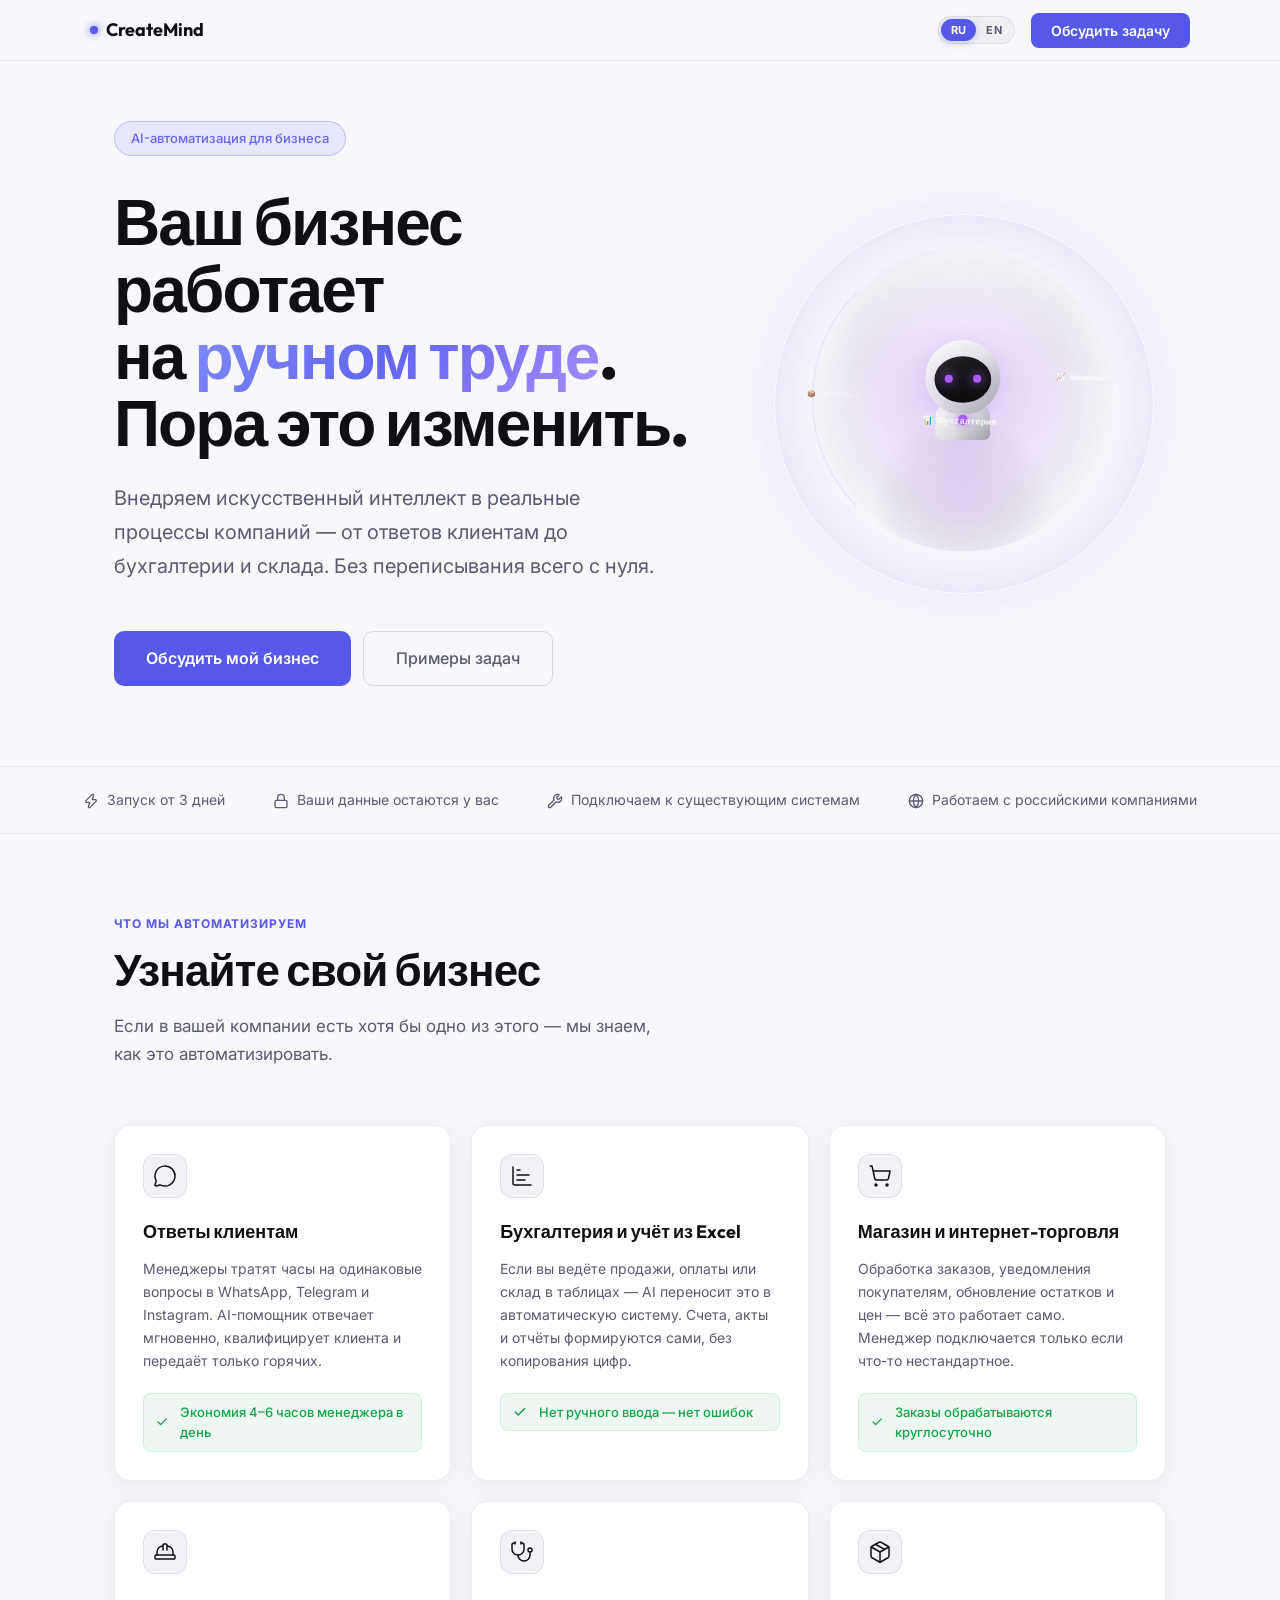
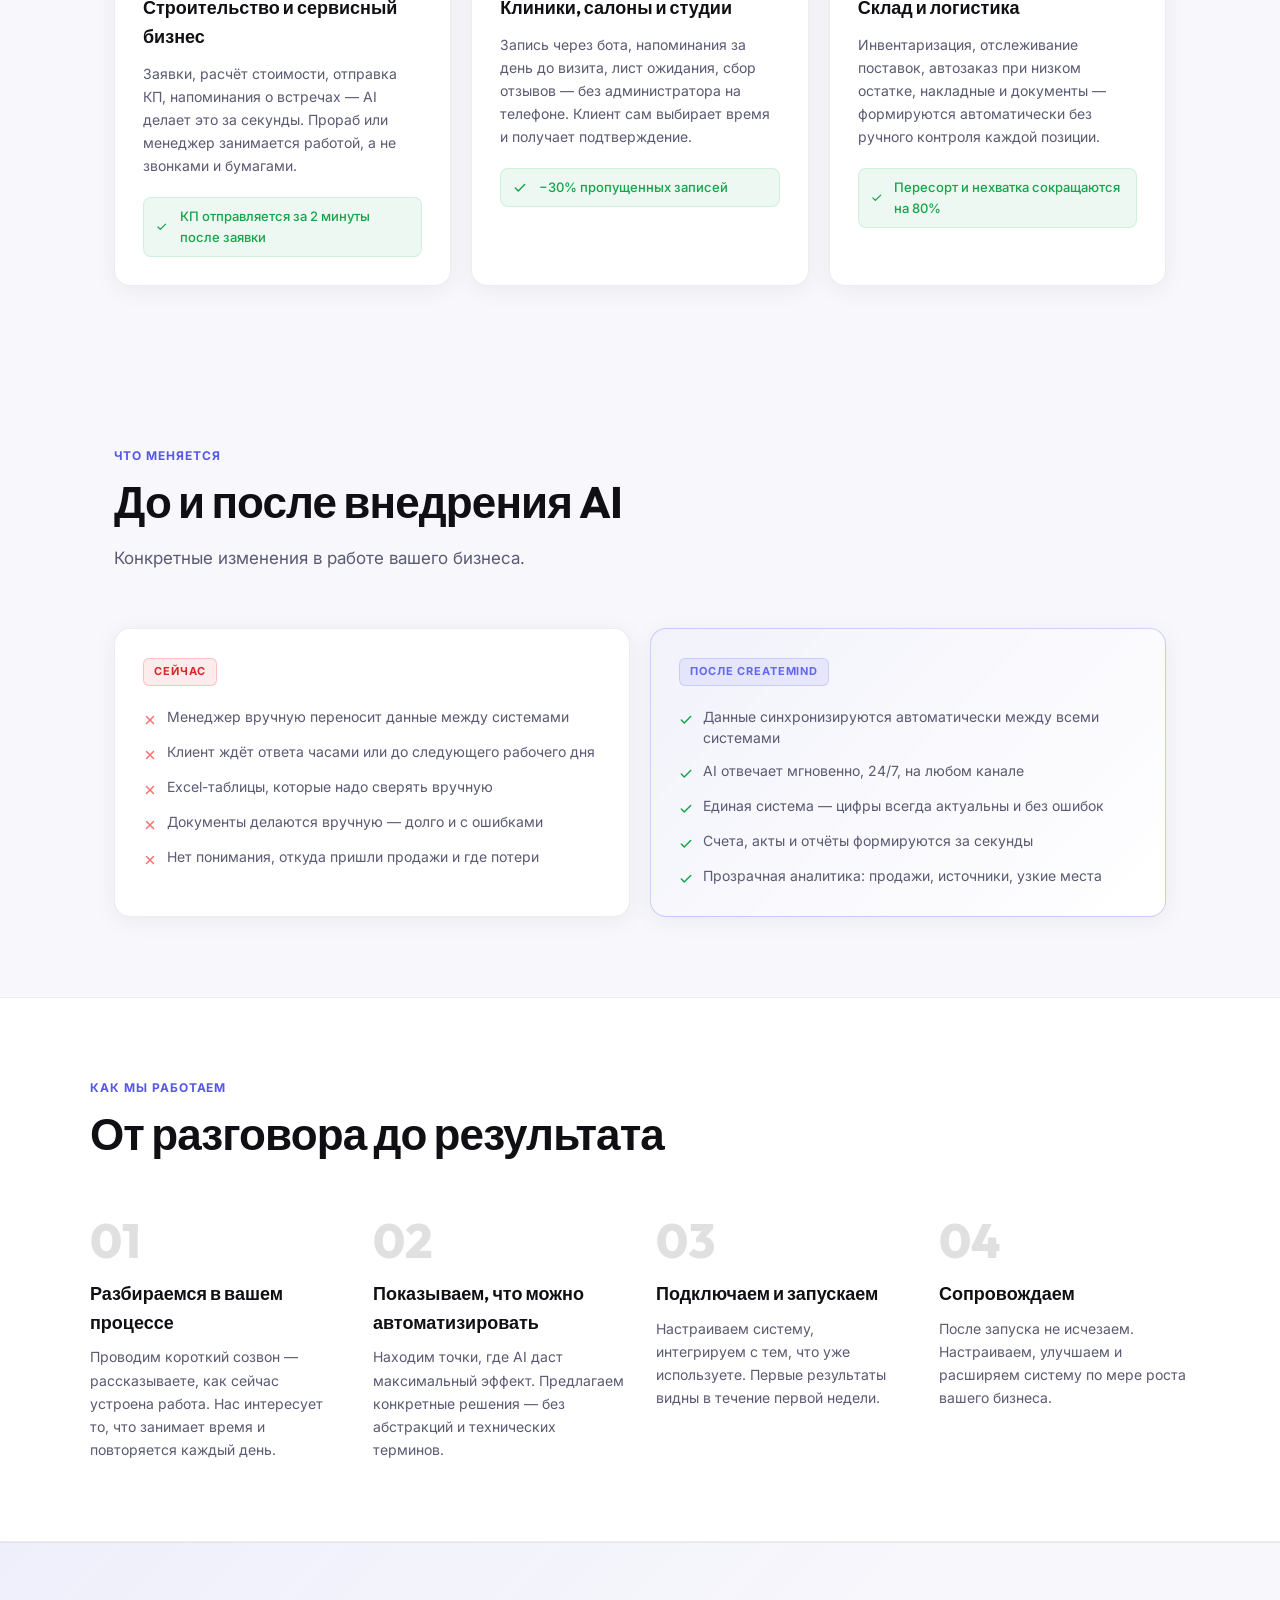
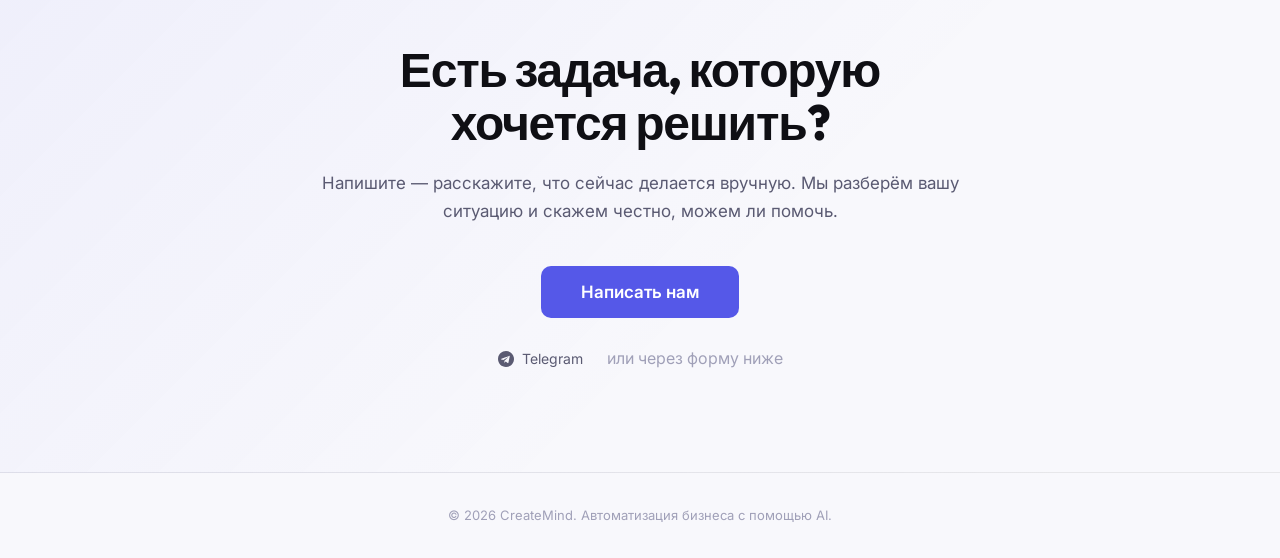
==== index.html @ 2b3524c0 "fix(v3): synchronize global language state with window object and lock orbital velocities to prevent" ====
<!DOCTYPE html>
<html lang="ru">
<head>
    <meta charset="UTF-8">
    <meta name="viewport" content="width=device-width, initial-scale=1.0">
    <title>CreateMind — AI-автоматизация для бизнеса</title>
    <meta name="description" content="Автоматизируем процессы в вашем бизнесе с помощью искусственного интеллекта. AI-помощники, автоматизация продаж, документооборот, клиентский сервис.">
    <link rel="preconnect" href="https://fonts.googleapis.com">
    <link rel="preconnect" href="https://fonts.gstatic.com" crossorigin>
    <link href="https://fonts.googleapis.com/css2?family=Outfit:wght@300;400;500;600;700;800&family=Inter:wght@300;400;500;600&display=swap" rel="stylesheet">
    <style>
        *, *::before, *::after { box-sizing: border-box; margin: 0; padding: 0; }

        :root {
            --bg: #09090b;
            --surface: #111113;
            --surface2: #18181b;
            --border: rgba(255,255,255,0.07);
            --border-light: rgba(255,255,255,0.12);
            --text: #fafafa;
            --text-muted: #a1a1aa;
            --text-dim: #52525b;
            --accent: #6366f1;
            --accent-hover: #818cf8;
            --accent-glow: rgba(99, 102, 241, 0.15);
            --green: #22c55e;
            --green-bg: rgba(34, 197, 94, 0.08);
            --amber: #f59e0b;
            --radius: 16px;
            --radius-sm: 10px;
            --nav-bg: rgba(9,9,11,0.85);
            --shadow: 0 1px 3px rgba(0,0,0,0.4);
            --shadow-card: 0 4px 24px rgba(0,0,0,0.3);
        }

        @media (prefers-color-scheme: light) {
            :root {
                --bg: #f8f8fc;
                --surface: #ffffff;
                --surface2: #f1f1f7;
                --border: rgba(0,0,0,0.07);
                --border-light: rgba(0,0,0,0.12);
                --text: #0f0f14;
                --text-muted: #5a5a72;
                --text-dim: #a0a0b8;
                --accent: #5558e8;
                --accent-hover: #6366f1;
                --accent-glow: rgba(85, 88, 232, 0.10);
                --green: #16a34a;
                --green-bg: rgba(22, 163, 74, 0.08);
                --nav-bg: rgba(248,248,252,0.90);
                --shadow: 0 1px 3px rgba(0,0,0,0.08);
                --shadow-card: 0 4px 24px rgba(0,0,0,0.06);
            }
        }

        html { scroll-behavior: smooth; }

        body {
            background: var(--bg);
            color: var(--text);
            font-family: 'Inter', -apple-system, sans-serif;
            line-height: 1.6;
            -webkit-font-smoothing: antialiased;
        }

        /* ─── NAV ──────────────────────────────── */
        nav {
            position: sticky;
            top: 0;
            z-index: 100;
            background: var(--nav-bg);
            backdrop-filter: blur(20px);
            border-bottom: 1px solid var(--border);
            padding: 0 24px;
        }

        .nav-inner {
            max-width: 1100px;
            margin: 0 auto;
            height: 60px;
            display: flex;
            align-items: center;
            justify-content: space-between;
        }

        .logo {
            font-family: 'Outfit', sans-serif;
            font-size: 18px;
            font-weight: 700;
            color: var(--text);
            display: flex;
            align-items: center;
            gap: 8px;
        }

        .logo-dot {
            width: 8px;
            height: 8px;
            background: var(--accent);
            border-radius: 50%;
            box-shadow: 0 0 8px var(--accent);
        }

        .lang-container {
            display: flex;
            align-items: center;
            gap: 16px;
        }

        .lang-toggle {
            display: flex;
            background: rgba(255, 255, 255, 0.03);
            border: 1px solid rgba(255, 255, 255, 0.08);
            padding: 2px;
            border-radius: 9999px;
            backdrop-filter: blur(8px);
        }

        .lang-btn {
            background: transparent;
            border: none;
            color: var(--text-muted);
            font-size: 11px;
            font-weight: 700;
            padding: 4px 10px;
            border-radius: 9999px;
            cursor: pointer;
            transition: all 0.2s cubic-bezier(0.4, 0, 0.2, 1);
            font-family: 'Inter', sans-serif;
            letter-spacing: 0.03em;
        }

        .lang-btn.active {
            background: var(--accent);
            color: #fff;
            box-shadow: 0 2px 8px rgba(99, 102, 241, 0.3);
        }

        .lang-btn:hover:not(.active) {
            color: var(--text);
        }

        /* ─── ROBOT SPEECH BUBBLE ────────────────────── */
        .robot-speech-bubble {
            position: absolute;
            top: -24px;
            left: 50%;
            transform: translateX(-50%) translateY(10px) scale(0.9);
            background: rgba(15, 15, 20, 0.9);
            border: 1px solid rgba(255, 255, 255, 0.08);
            color: var(--text);
            padding: 10px 18px;
            border-radius: 16px;
            font-size: 13px;
            font-weight: 600;
            line-height: 1.4;
            white-space: nowrap;
            box-shadow: 0 10px 30px rgba(0, 0, 0, 0.4), inset 0 0 0 1px rgba(255,255,255,0.05);
            backdrop-filter: blur(12px);
            pointer-events: none;
            opacity: 0;
            transition: all 0.3s cubic-bezier(0.34, 1.56, 0.64, 1);
            z-index: 10;
        }

        .robot-speech-bubble::after {
            content: '';
            position: absolute;
            bottom: -6px;
            left: 50%;
            transform: translateX(-50%) rotate(45deg);
            width: 10px;
            height: 10px;
            background: rgba(15, 15, 20, 0.9);
            border-right: 1px solid rgba(255, 255, 255, 0.08);
            border-bottom: 1px solid rgba(255, 255, 255, 0.08);
        }

        #sphere-trigger:hover .robot-speech-bubble,
        .robot-speech-bubble.force-show {
            opacity: 1;
            transform: translateX(-50%) translateY(0) scale(1);
        }

        @media (prefers-color-scheme: light) {
            .lang-toggle {
                background: rgba(0, 0, 0, 0.03);
                border-color: rgba(0, 0, 0, 0.08);
            }
            .lang-btn {
                color: #5a5a72;
            }
            .lang-btn:hover:not(.active) {
                color: #0f0f14;
            }
            .robot-speech-bubble {
                background: rgba(255, 255, 255, 0.95);
                border-color: rgba(99, 102, 241, 0.15);
                color: #0f0f14;
                box-shadow: 0 10px 30px rgba(99, 102, 241, 0.08), 0 1px 3px rgba(0, 0, 0, 0.05);
            }
            .robot-speech-bubble::after {
                background: rgba(255, 255, 255, 0.95);
                border-right-color: rgba(99, 102, 241, 0.15);
                border-bottom-color: rgba(99, 102, 241, 0.15);
            }
        }

        .nav-cta {
            background: var(--accent);
            color: #fff;
            border: none;
            padding: 9px 20px;
            border-radius: 8px;
            font-size: 14px;
            font-weight: 600;
            cursor: pointer;
            transition: all 0.2s;
            font-family: 'Inter', sans-serif;
        }

        .nav-cta:hover {
            background: var(--accent-hover);
            transform: translateY(-1px);
        }

        /* ─── HERO ──────────────────────────────── */
        .hero {
            max-width: 1100px;
            margin: 0 auto;
            padding: 100px 24px 80px;
            text-align: center;
        }

        .hero-badge {
            display: inline-flex;
            align-items: center;
            gap: 8px;
            background: var(--accent-glow);
            border: 1px solid rgba(99, 102, 241, 0.3);
            border-radius: 9999px;
            padding: 6px 16px;
            font-size: 13px;
            font-weight: 500;
            color: var(--accent-hover);
            margin-bottom: 32px;
        }

        .hero-badge-dot {
            width: 6px;
            height: 6px;
            background: var(--green);
            border-radius: 50%;
            animation: blink 2s infinite;
        }

        @keyframes blink {
            0%, 100% { opacity: 1; }
            50% { opacity: 0.3; }
        }

        .hero h1 {
            font-family: 'Outfit', sans-serif;
            font-size: clamp(40px, 7vw, 76px);
            font-weight: 800;
            line-height: 1.05;
            letter-spacing: -0.03em;
            margin-bottom: 24px;
        }

        .hero h1 .accent {
            background: linear-gradient(135deg, #818cf8, #6366f1, #a78bfa);
            -webkit-background-clip: text;
            -webkit-text-fill-color: transparent;
            background-clip: text;
        }

        .hero p {
            font-size: clamp(16px, 2.5vw, 20px);
            color: var(--text-muted);
            max-width: 600px;
            margin: 0 auto 48px;
            line-height: 1.7;
        }

        .hero-actions {
            display: flex;
            gap: 12px;
            justify-content: center;
            flex-wrap: wrap;
        }

        .btn-primary {
            background: var(--accent);
            color: #fff;
            border: none;
            padding: 14px 32px;
            border-radius: var(--radius-sm);
            font-size: 16px;
            font-weight: 600;
            cursor: pointer;
            transition: all 0.2s;
            font-family: 'Inter', sans-serif;
            text-decoration: none;
            display: inline-block;
        }

        .btn-primary:hover {
            background: var(--accent-hover);
            transform: translateY(-2px);
            box-shadow: 0 8px 24px rgba(99, 102, 241, 0.3);
        }

        .btn-secondary {
            background: transparent;
            color: var(--text-muted);
            border: 1px solid var(--border-light);
            padding: 14px 32px;
            border-radius: var(--radius-sm);
            font-size: 16px;
            font-weight: 500;
            cursor: pointer;
            transition: all 0.2s;
            font-family: 'Inter', sans-serif;
            text-decoration: none;
            display: inline-block;
        }

        .btn-secondary:hover {
            border-color: rgba(255,255,255,0.25);
            color: var(--text);
        }

        /* ─── TRUST BAR ──────────────────────────────── */
        .trust-bar {
            border-top: 1px solid var(--border);
            border-bottom: 1px solid var(--border);
            padding: 20px 24px;
            display: flex;
            justify-content: center;
            gap: 48px;
            flex-wrap: wrap;
        }

        .trust-item {
            display: flex;
            align-items: center;
            gap: 8px;
            font-size: 14px;
            color: var(--text-muted);
        }

        .trust-item-icon {
            font-size: 16px;
        }

        /* ─── CASES ──────────────────────────────── */
        .section {
            max-width: 1100px;
            margin: 0 auto;
            padding: 80px 24px;
        }

        .section-label {
            font-size: 12px;
            font-weight: 700;
            text-transform: uppercase;
            letter-spacing: 0.08em;
            color: var(--accent);
            margin-bottom: 12px;
        }

        .section-title {
            font-family: 'Outfit', sans-serif;
            font-size: clamp(28px, 4vw, 44px);
            font-weight: 700;
            letter-spacing: -0.02em;
            margin-bottom: 16px;
            line-height: 1.15;
        }

        .section-subtitle {
            font-size: 17px;
            color: var(--text-muted);
            max-width: 540px;
            line-height: 1.7;
            margin-bottom: 56px;
        }

        /* Cases Grid */
        .cases-grid {
            display: grid;
            grid-template-columns: repeat(auto-fill, minmax(320px, 1fr));
            gap: 20px;
        }

        .case-card {
            background: var(--surface);
            border: 1px solid var(--border);
            border-radius: var(--radius);
            padding: 28px;
            transition: all 0.25s;
            position: relative;
            overflow: hidden;
            box-shadow: var(--shadow-card);
        }

        .case-card::before {
            content: '';
            position: absolute;
            inset: 0;
            background: radial-gradient(ellipse at top left, var(--accent-glow), transparent 70%);
            opacity: 0;
            transition: opacity 0.3s;
        }

        .case-card:hover {
            border-color: rgba(99, 102, 241, 0.3);
            transform: translateY(-3px);
            box-shadow: 0 8px 32px rgba(85, 88, 232, 0.12);
        }

        .case-card:hover::before {
            opacity: 1;
        }

        .case-icon {
            width: 44px;
            height: 44px;
            background: var(--surface2);
            border: 1px solid var(--border);
            border-radius: 12px;
            display: flex;
            align-items: center;
            justify-content: center;
            font-size: 20px;
            margin-bottom: 20px;
        }

        .case-title {
            font-family: 'Outfit', sans-serif;
            font-size: 18px;
            font-weight: 700;
            margin-bottom: 10px;
            position: relative;
        }

        .case-desc {
            font-size: 14px;
            color: var(--text-muted);
            line-height: 1.65;
            margin-bottom: 20px;
            position: relative;
        }

        .case-result {
            display: flex;
            align-items: center;
            gap: 8px;
            background: var(--green-bg);
            border: 1px solid rgba(34, 197, 94, 0.15);
            border-radius: 8px;
            padding: 8px 12px;
            font-size: 13px;
            font-weight: 500;
            color: var(--green);
            position: relative;
        }

        /* ─── HOW IT WORKS ──────────────────────────────── */
        .how-section {
            background: var(--surface);
            border-top: 1px solid var(--border);
            border-bottom: 1px solid var(--border);
            padding: 80px 24px;
        }

        .how-inner {
            max-width: 1100px;
            margin: 0 auto;
        }

        .steps-row {
            display: grid;
            grid-template-columns: repeat(auto-fit, minmax(220px, 1fr));
            gap: 32px;
            margin-top: 56px;
        }

        .step-item {
            position: relative;
        }

        .step-num {
            font-family: 'Outfit', sans-serif;
            font-size: 48px;
            font-weight: 800;
            color: var(--border-light);
            line-height: 1;
            margin-bottom: 16px;
        }

        .step-title {
            font-family: 'Outfit', sans-serif;
            font-size: 18px;
            font-weight: 700;
            margin-bottom: 8px;
        }

        .step-desc {
            font-size: 14px;
            color: var(--text-muted);
            line-height: 1.65;
        }

        /* ─── BEFORE/AFTER ──────────────────────────────── */
        .compare-grid {
            display: grid;
            grid-template-columns: 1fr 1fr;
            gap: 20px;
            margin-top: 48px;
        }

        @media (max-width: 640px) {
            .compare-grid { grid-template-columns: 1fr; }
        }

        .compare-col {
            background: var(--surface);
            border: 1px solid var(--border);
            border-radius: var(--radius);
            padding: 28px;
            box-shadow: var(--shadow-card);
        }

        .compare-col.after {
            border-color: rgba(99, 102, 241, 0.3);
            background: linear-gradient(135deg, rgba(99,102,241,0.04), var(--surface));
        }

        .compare-badge {
            display: inline-block;
            font-size: 11px;
            font-weight: 700;
            text-transform: uppercase;
            letter-spacing: 0.08em;
            padding: 4px 10px;
            border-radius: 6px;
            margin-bottom: 20px;
        }

        .compare-badge.before {
            background: rgba(239, 68, 68, 0.10);
            color: #dc2626;
            border: 1px solid rgba(239, 68, 68, 0.25);
        }

        .compare-badge.after {
            background: rgba(99, 102, 241, 0.1);
            color: var(--accent-hover);
            border: 1px solid rgba(99, 102, 241, 0.2);
        }

        .compare-list {
            list-style: none;
            display: flex;
            flex-direction: column;
            gap: 12px;
        }

        .compare-list li {
            display: flex;
            align-items: flex-start;
            gap: 10px;
            font-size: 14px;
            color: var(--text-muted);
            line-height: 1.5;
        }

        .compare-list li .icon {
            flex-shrink: 0;
            margin-top: 2px;
        }

        .compare-list.before li .icon { color: #f87171; }
        .compare-list.after li .icon { color: var(--green); }

        /* ─── CTA SECTION ──────────────────────────────── */
        .cta-section {
            background: linear-gradient(135deg, rgba(99,102,241,0.06) 0%, transparent 60%);
            border-top: 1px solid var(--border);
            border-bottom: 1px solid var(--border);
            padding: 100px 24px;
            text-align: center;
        }

        .cta-inner {
            max-width: 640px;
            margin: 0 auto;
        }

        .cta-section h2 {
            font-family: 'Outfit', sans-serif;
            font-size: clamp(28px, 5vw, 48px);
            font-weight: 800;
            letter-spacing: -0.025em;
            line-height: 1.1;
            margin-bottom: 20px;
        }

        .cta-section p {
            font-size: 17px;
            color: var(--text-muted);
            margin-bottom: 40px;
            line-height: 1.7;
        }

        .cta-link-options {
            display: flex;
            justify-content: center;
            gap: 24px;
            margin-top: 28px;
            flex-wrap: wrap;
        }

        .cta-link {
            display: flex;
            align-items: center;
            gap: 8px;
            font-size: 14px;
            color: var(--text-muted);
            text-decoration: none;
            transition: color 0.2s;
        }

        .cta-link:hover { color: var(--text); }

        /* ─── FOOTER ──────────────────────────────── */
        footer {
            padding: 32px 24px;
            text-align: center;
        }

        footer p {
            font-size: 13px;
            color: var(--text-dim);
        }

        /* ─── CONTACT FORM MODAL ──────────────────────────────── */
        .modal-overlay {
            position: fixed;
            inset: 0;
            background: rgba(0,0,0,0.7);
            backdrop-filter: blur(8px);
            z-index: 999;
            display: flex;
            align-items: center;
            justify-content: center;
            padding: 24px;
            opacity: 0;
            pointer-events: none;
            transition: opacity 0.25s;
        }

        .modal-overlay.open {
            opacity: 1;
            pointer-events: all;
        }

        .modal {
            background: var(--surface);
            border: 1px solid var(--border-light);
            border-radius: 20px;
            padding: 40px;
            max-width: 480px;
            width: 100%;
            transform: translateY(16px);
            transition: transform 0.25s;
            box-shadow: 0 24px 64px rgba(0,0,0,0.18);
        }

        .modal-overlay.open .modal {
            transform: translateY(0);
        }

        .modal h3 {
            font-family: 'Outfit', sans-serif;
            font-size: 24px;
            font-weight: 700;
            margin-bottom: 8px;
        }

        .modal p {
            font-size: 14px;
            color: var(--text-muted);
            margin-bottom: 28px;
        }

        .form-group {
            margin-bottom: 16px;
        }

        .form-group label {
            display: block;
            font-size: 13px;
            font-weight: 500;
            color: var(--text-muted);
            margin-bottom: 6px;
        }

        .form-group input,
        .form-group textarea {
            width: 100%;
            background: var(--bg);
            border: 1px solid var(--border-light);
            border-radius: 10px;
            padding: 12px 16px;
            font-size: 15px;
            color: var(--text);
            font-family: 'Inter', sans-serif;
            outline: none;
            transition: border-color 0.2s;
        }

        .form-group input:focus,
        .form-group textarea:focus {
            border-color: rgba(99, 102, 241, 0.5);
        }

        .form-group textarea {
            resize: none;
            height: 100px;
        }

        .form-submit {
            width: 100%;
            background: var(--accent);
            color: #fff;
            border: none;
            padding: 14px;
            border-radius: 10px;
            font-size: 16px;
            font-weight: 600;
            cursor: pointer;
            font-family: 'Inter', sans-serif;
            margin-top: 8px;
            transition: background 0.2s;
        }

        .form-submit:hover { background: var(--accent-hover); }

        .modal-close {
            position: absolute;
            top: 20px;
            right: 20px;
            background: none;
            border: none;
            color: var(--text-muted);
            font-size: 24px;
            cursor: pointer;
            line-height: 1;
            padding: 4px;
        }

        .modal { position: relative; }

        .form-success {
            text-align: center;
            padding: 20px 0;
        }

        .form-success-icon {
            font-size: 48px;
            margin-bottom: 16px;
        }

        /* ─── RESPONSIVE ──────────────────────────────── */
        @media (max-width: 768px) {
            .trust-bar { gap: 20px; }
            .steps-row { grid-template-columns: 1fr 1fr; }
            .modal { padding: 28px 20px; }
        }

        @media (max-width: 480px) {
            .steps-row { grid-template-columns: 1fr; }
            .trust-bar { flex-direction: column; align-items: center; gap: 12px; }
        }
    </style>
</head>
<body>

    <!-- NAV -->
    <nav>
        <div class="nav-inner">
            <div class="logo">
                <div class="logo-dot"></div>
                CreateMind
            </div>
            <div class="lang-container">
                <div class="lang-toggle">
                    <button class="lang-btn active" id="lang-ru" data-lang="ru" onclick="toggleLanguage('ru')">RU</button>
                    <button class="lang-btn" id="lang-en" data-lang="en" onclick="toggleLanguage('en')">EN</button>
                </div>
                <button class="nav-cta" data-translate onclick="openModal()" data-ru="Обсудить задачу" data-en="Discuss project">Обсудить задачу</button>
            </div>
        </div>
    </nav>

    <!-- HERO -->
    <section class="hero" style="max-width: 1100px; margin: 0 auto; padding: 60px 24px 80px; text-align: left;">
        <div style="display: flex; align-items: center; justify-content: space-between; gap: 40px; flex-wrap: wrap;">
            <div style="flex: 1.2; min-width: 320px;">
                <div class="hero-badge" data-translate data-ru="AI-автоматизация для бизнеса" data-en="AI Automation for Business">
                    <span class="hero-badge-dot"></span>
                    AI-автоматизация для бизнеса
                </div>
                <h1 style="text-align: left; font-size: clamp(36px, 6vw, 64px);" data-translate-html data-ru="Ваш бизнес работает<br>на <span class='accent'>ручном труде</span>.<br>Пора это изменить." data-en="Your business runs<br>on <span class='accent'>manual labor</span>.<br>Time to change that.">
                    Ваш бизнес работает<br>
                    на <span class="accent">ручном труде</span>.<br>
                    Пора это изменить.
                </h1>
                <p style="margin: 0 0 48px 0; max-width: 540px;" data-translate data-ru="Внедряем искусственный интеллект в реальные процессы компаний — от ответов клиентам до бухгалтерии и склада. Без переписывания всего с нуля." data-en="We integrate artificial intelligence into real business processes — from customer replies to accounting and warehouse. No rebuild needed.">
                    Внедряем искусственный интеллект в реальные процессы компаний — от ответов клиентам до бухгалтерии и склада. Без переписывания всего с нуля.
                </p>
                <div class="hero-actions" style="justify-content: flex-start;">
                    <button class="btn-primary" onclick="openModal()" data-translate data-ru="Обсудить мой бизнес" data-en="Discuss my business">Обсудить мой бизнес</button>
                    <a class="btn-secondary" href="#cases" data-translate data-ru="Примеры задач" data-en="Task examples">Примеры задач</a>
                </div>
            </div>
            
            <div style="flex: 0.8; min-width: 300px; display: flex; justify-content: center; align-items: center;">
                <div id="sphere-trigger" style="position: relative; width: 380px; height: 380px; margin: 0 auto; cursor: pointer; display: flex; justify-content: center; align-items: center; z-index: 2;">
                    <div class="robot-speech-bubble" id="robot-bubble">
                        <span id="bubble-text">Какая у вас задача для меня?</span>
                    </div>
                    <canvas id="crystal-canvas" width="380" height="380" style="width: 380px; height: 380px; display: block;"></canvas>
                    <div id="sphere-glow-ring" style="position: absolute; inset: 0; border-radius: 50%; pointer-events: none; box-shadow: inset 0 0 60px rgba(99,102,241,0.18), 0 0 60px rgba(99,102,241,0.12); border: 1px solid rgba(255,255,255,0.07);"></div>
                </div>
            </div>
        </div>
    </section>

    <!-- TRUST BAR -->
    <div class="trust-bar">
        <div class="trust-item">
            <span class="trust-item-icon"><svg xmlns="http://www.w3.org/2000/svg" width="16" height="16" viewBox="0 0 24 24" fill="none" stroke="currentColor" stroke-width="2" stroke-linecap="round" stroke-linejoin="round" style="vertical-align:middle"><path d="M15.914 4a1.5 1.5 0 00-2.474-1.561l-9 9A1.5 1.5 0 005.5 14h4.002a.5.5 0 01.471.666L8.086 20a1.5 1.5 0 002.475 1.56l9-9A1.5 1.5 0 0018.5 10h-3.997a.5.5 0 01-.472-.667z"/></svg></span>
            <span data-translate data-ru="Запуск от 3 дней" data-en="Launch in 3 days">Запуск от 3 дней</span>
        </div>
        <div class="trust-item">
            <span class="trust-item-icon"><svg xmlns="http://www.w3.org/2000/svg" width="16" height="16" viewBox="0 0 24 24" fill="none" stroke="currentColor" stroke-width="2" stroke-linecap="round" stroke-linejoin="round" style="vertical-align:middle"><rect width="18" height="11" x="3" y="11" rx="2" ry="2"/><path d="M7 11V7a5 5 0 0 1 10 0v4"/></svg></span>
            <span data-translate data-ru="Ваши данные остаются у вас" data-en="Your data stays yours">Ваши данные остаются у вас</span>
        </div>
        <div class="trust-item">
            <span class="trust-item-icon"><svg xmlns="http://www.w3.org/2000/svg" width="16" height="16" viewBox="0 0 24 24" fill="none" stroke="currentColor" stroke-width="2" stroke-linecap="round" stroke-linejoin="round" style="vertical-align:middle"><path d="M14.7 6.3a1 1 0 0 0 0 1.4l1.6 1.6a1 1 0 0 0 1.4 0l3.106-3.105c.32-.322.863-.22.983.218a6 6 0 0 1-8.259 7.057l-7.91 7.91a1 1 0 0 1-2.999-3l7.91-7.91a6 6 0 0 1 7.057-8.259c.438.12.54.662.219.984z"/></svg></span>
            <span data-translate data-ru="Подключаем к существующим системам" data-en="Connects to your tools">Подключаем к существующим системам</span>
        </div>
        <div class="trust-item">
            <span class="trust-item-icon"><svg xmlns="http://www.w3.org/2000/svg" width="16" height="16" viewBox="0 0 24 24" fill="none" stroke="currentColor" stroke-width="2" stroke-linecap="round" stroke-linejoin="round" style="vertical-align:middle"><circle cx="12" cy="12" r="10"/><path d="M12 2a14.5 14.5 0 0 0 0 20 14.5 14.5 0 0 0 0-20"/><path d="M2 12h20"/></svg></span>
            Работаем с российскими компаниями
        </div>
    </div>

    <!-- CASES -->
    <section class="section" id="cases">
        <div class="section-label">Что мы автоматизируем</div>
        <h2 class="section-title">Узнайте свой бизнес</h2>
        <p class="section-subtitle">
            Если в вашей компании есть хотя бы одно из этого — мы знаем, как это автоматизировать.
        </p>

        <div class="cases-grid">

            <!-- 1 -->
            <div class="case-card">
                <div class="case-icon"><svg xmlns="http://www.w3.org/2000/svg" width="24" height="24" viewBox="0 0 24 24" fill="none" stroke="currentColor" stroke-width="1.5" stroke-linecap="round" stroke-linejoin="round"><path d="M2.992 16.342a2 2 0 0 1 .094 1.167l-1.065 3.29a1 1 0 0 0 1.236 1.168l3.413-.998a2 2 0 0 1 1.099.092 10 10 0 1 0-4.777-4.719"/></svg></div>
                <h3 class="case-title">Ответы клиентам</h3>
                <p class="case-desc">
                    Менеджеры тратят часы на одинаковые вопросы в WhatsApp, Telegram и Instagram. AI-помощник отвечает мгновенно, квалифицирует клиента и передаёт только горячих.
                </p>
                <div class="case-result"><svg xmlns="http://www.w3.org/2000/svg" width="14" height="14" viewBox="0 0 24 24" fill="none" stroke="currentColor" stroke-width="2.5" stroke-linecap="round" stroke-linejoin="round" style="vertical-align:middle;margin-right:4px"><path d="M20 6 9 17l-5-5"/></svg> Экономия 4–6 часов менеджера в день</div>
            </div>

            <!-- 2 -->
            <div class="case-card">
                <div class="case-icon"><svg xmlns="http://www.w3.org/2000/svg" width="24" height="24" viewBox="0 0 24 24" fill="none" stroke="currentColor" stroke-width="1.5" stroke-linecap="round" stroke-linejoin="round"><path d="M3 3v16a2 2 0 0 0 2 2h16"/><path d="M7 16h8"/><path d="M7 11h12"/><path d="M7 6h3"/></svg></div>
                <h3 class="case-title">Бухгалтерия и учёт из Excel</h3>
                <p class="case-desc">
                    Если вы ведёте продажи, оплаты или склад в таблицах — AI переносит это в автоматическую систему. Счета, акты и отчёты формируются сами, без копирования цифр.
                </p>
                <div class="case-result"><svg xmlns="http://www.w3.org/2000/svg" width="14" height="14" viewBox="0 0 24 24" fill="none" stroke="currentColor" stroke-width="2.5" stroke-linecap="round" stroke-linejoin="round" style="vertical-align:middle;margin-right:4px"><path d="M20 6 9 17l-5-5"/></svg> Нет ручного ввода — нет ошибок</div>
            </div>

            <!-- 3 -->
            <div class="case-card">
                <div class="case-icon"><svg xmlns="http://www.w3.org/2000/svg" width="24" height="24" viewBox="0 0 24 24" fill="none" stroke="currentColor" stroke-width="1.5" stroke-linecap="round" stroke-linejoin="round"><circle cx="8" cy="21" r="1"/><circle cx="19" cy="21" r="1"/><path d="M2.05 2.05h2l2.66 12.42a2 2 0 0 0 2 1.58h9.78a2 2 0 0 0 1.95-1.57l1.65-7.43H5.12"/></svg></div>
                <h3 class="case-title">Магазин и интернет-торговля</h3>
                <p class="case-desc">
                    Обработка заказов, уведомления покупателям, обновление остатков и цен — всё это работает само. Менеджер подключается только если что-то нестандартное.
                </p>
                <div class="case-result"><svg xmlns="http://www.w3.org/2000/svg" width="14" height="14" viewBox="0 0 24 24" fill="none" stroke="currentColor" stroke-width="2.5" stroke-linecap="round" stroke-linejoin="round" style="vertical-align:middle;margin-right:4px"><path d="M20 6 9 17l-5-5"/></svg> Заказы обрабатываются круглосуточно</div>
            </div>

            <!-- 4 -->
            <div class="case-card">
                <div class="case-icon"><svg xmlns="http://www.w3.org/2000/svg" width="24" height="24" viewBox="0 0 24 24" fill="none" stroke="currentColor" stroke-width="1.5" stroke-linecap="round" stroke-linejoin="round"><path d="M10 10V5a1 1 0 0 1 1-1h2a1 1 0 0 1 1 1v5"/><path d="M14 6a6 6 0 0 1 6 6v3"/><path d="M4 15v-3a6 6 0 0 1 6-6"/><rect x="2" y="15" width="20" height="4" rx="1"/></svg></div>
                <h3 class="case-title">Строительство и сервисный бизнес</h3>
                <p class="case-desc">
                    Заявки, расчёт стоимости, отправка КП, напоминания о встречах — AI делает это за секунды. Прораб или менеджер занимается работой, а не звонками и бумагами.
                </p>
                <div class="case-result"><svg xmlns="http://www.w3.org/2000/svg" width="14" height="14" viewBox="0 0 24 24" fill="none" stroke="currentColor" stroke-width="2.5" stroke-linecap="round" stroke-linejoin="round" style="vertical-align:middle;margin-right:4px"><path d="M20 6 9 17l-5-5"/></svg> КП отправляется за 2 минуты после заявки</div>
            </div>

            <!-- 5 -->
            <div class="case-card">
                <div class="case-icon"><svg xmlns="http://www.w3.org/2000/svg" width="24" height="24" viewBox="0 0 24 24" fill="none" stroke="currentColor" stroke-width="1.5" stroke-linecap="round" stroke-linejoin="round"><path d="M11 2v2"/><path d="M5 2v2"/><path d="M5 3H4a2 2 0 0 0-2 2v4a6 6 0 0 0 12 0V5a2 2 0 0 0-2-2h-1"/><path d="M8 15a6 6 0 0 0 12 0v-3"/><circle cx="20" cy="10" r="2"/></svg></div>
                <h3 class="case-title">Клиники, салоны и студии</h3>
                <p class="case-desc">
                    Запись через бота, напоминания за день до визита, лист ожидания, сбор отзывов — без администратора на телефоне. Клиент сам выбирает время и получает подтверждение.
                </p>
                <div class="case-result"><svg xmlns="http://www.w3.org/2000/svg" width="14" height="14" viewBox="0 0 24 24" fill="none" stroke="currentColor" stroke-width="2.5" stroke-linecap="round" stroke-linejoin="round" style="vertical-align:middle;margin-right:4px"><path d="M20 6 9 17l-5-5"/></svg> −30% пропущенных записей</div>
            </div>

            <!-- 6 -->
            <div class="case-card">
                <div class="case-icon"><svg xmlns="http://www.w3.org/2000/svg" width="24" height="24" viewBox="0 0 24 24" fill="none" stroke="currentColor" stroke-width="1.5" stroke-linecap="round" stroke-linejoin="round"><path d="M11 21.73a2 2 0 0 0 2 0l7-4A2 2 0 0 0 21 16V8a2 2 0 0 0-1-1.73l-7-4a2 2 0 0 0-2 0l-7 4A2 2 0 0 0 3 8v8a2 2 0 0 0 1 1.73z"/><path d="M12 22V12"/><polyline points="3.29 7 12 12 20.71 7"/><path d="m7.5 4.27 9 5.15"/></svg></div>
                <h3 class="case-title">Склад и логистика</h3>
                <p class="case-desc">
                    Инвентаризация, отслеживание поставок, автозаказ при низком остатке, накладные и документы — формируются автоматически без ручного контроля каждой позиции.
                </p>
                <div class="case-result"><svg xmlns="http://www.w3.org/2000/svg" width="14" height="14" viewBox="0 0 24 24" fill="none" stroke="currentColor" stroke-width="2.5" stroke-linecap="round" stroke-linejoin="round" style="vertical-align:middle;margin-right:4px"><path d="M20 6 9 17l-5-5"/></svg> Пересорт и нехватка сокращаются на 80%</div>
            </div>

        </div>
    </section>

    <!-- BEFORE / AFTER -->
    <section class="section" id="compare">
        <div class="section-label">Что меняется</div>
        <h2 class="section-title">До и после внедрения AI</h2>
        <p class="section-subtitle">
            Конкретные изменения в работе вашего бизнеса.
        </p>

        <div class="compare-grid">
            <div class="compare-col">
                <span class="compare-badge before">Сейчас</span>
                <ul class="compare-list before">
                    <li><span class="icon"><svg xmlns="http://www.w3.org/2000/svg" width="14" height="14" viewBox="0 0 24 24" fill="none" stroke="currentColor" stroke-width="2.5" stroke-linecap="round" stroke-linejoin="round" style="vertical-align:middle"><path d="M18 6 6 18"/><path d="m6 6 12 12"/></svg></span> Менеджер вручную переносит данные между системами</li>
                    <li><span class="icon"><svg xmlns="http://www.w3.org/2000/svg" width="14" height="14" viewBox="0 0 24 24" fill="none" stroke="currentColor" stroke-width="2.5" stroke-linecap="round" stroke-linejoin="round" style="vertical-align:middle"><path d="M18 6 6 18"/><path d="m6 6 12 12"/></svg></span> Клиент ждёт ответа часами или до следующего рабочего дня</li>
                    <li><span class="icon"><svg xmlns="http://www.w3.org/2000/svg" width="14" height="14" viewBox="0 0 24 24" fill="none" stroke="currentColor" stroke-width="2.5" stroke-linecap="round" stroke-linejoin="round" style="vertical-align:middle"><path d="M18 6 6 18"/><path d="m6 6 12 12"/></svg></span> Excel-таблицы, которые надо сверять вручную</li>
                    <li><span class="icon"><svg xmlns="http://www.w3.org/2000/svg" width="14" height="14" viewBox="0 0 24 24" fill="none" stroke="currentColor" stroke-width="2.5" stroke-linecap="round" stroke-linejoin="round" style="vertical-align:middle"><path d="M18 6 6 18"/><path d="m6 6 12 12"/></svg></span> Документы делаются вручную — долго и с ошибками</li>
                    <li><span class="icon"><svg xmlns="http://www.w3.org/2000/svg" width="14" height="14" viewBox="0 0 24 24" fill="none" stroke="currentColor" stroke-width="2.5" stroke-linecap="round" stroke-linejoin="round" style="vertical-align:middle"><path d="M18 6 6 18"/><path d="m6 6 12 12"/></svg></span> Нет понимания, откуда пришли продажи и где потери</li>
                </ul>
            </div>
            <div class="compare-col after">
                <span class="compare-badge after">После CreateMind</span>
                <ul class="compare-list after">
                    <li><span class="icon"><svg xmlns="http://www.w3.org/2000/svg" width="14" height="14" viewBox="0 0 24 24" fill="none" stroke="currentColor" stroke-width="2.5" stroke-linecap="round" stroke-linejoin="round" style="vertical-align:middle"><path d="M20 6 9 17l-5-5"/></svg></span> Данные синхронизируются автоматически между всеми системами</li>
                    <li><span class="icon"><svg xmlns="http://www.w3.org/2000/svg" width="14" height="14" viewBox="0 0 24 24" fill="none" stroke="currentColor" stroke-width="2.5" stroke-linecap="round" stroke-linejoin="round" style="vertical-align:middle"><path d="M20 6 9 17l-5-5"/></svg></span> AI отвечает мгновенно, 24/7, на любом канале</li>
                    <li><span class="icon"><svg xmlns="http://www.w3.org/2000/svg" width="14" height="14" viewBox="0 0 24 24" fill="none" stroke="currentColor" stroke-width="2.5" stroke-linecap="round" stroke-linejoin="round" style="vertical-align:middle"><path d="M20 6 9 17l-5-5"/></svg></span> Единая система — цифры всегда актуальны и без ошибок</li>
                    <li><span class="icon"><svg xmlns="http://www.w3.org/2000/svg" width="14" height="14" viewBox="0 0 24 24" fill="none" stroke="currentColor" stroke-width="2.5" stroke-linecap="round" stroke-linejoin="round" style="vertical-align:middle"><path d="M20 6 9 17l-5-5"/></svg></span> Счета, акты и отчёты формируются за секунды</li>
                    <li><span class="icon"><svg xmlns="http://www.w3.org/2000/svg" width="14" height="14" viewBox="0 0 24 24" fill="none" stroke="currentColor" stroke-width="2.5" stroke-linecap="round" stroke-linejoin="round" style="vertical-align:middle"><path d="M20 6 9 17l-5-5"/></svg></span> Прозрачная аналитика: продажи, источники, узкие места</li>
                </ul>
            </div>
        </div>
    </section>

    <!-- HOW IT WORKS -->
    <div class="how-section" id="how">
        <div class="how-inner">
            <div class="section-label">Как мы работаем</div>
            <h2 class="section-title">От разговора до результата</h2>

            <div class="steps-row">
                <div class="step-item">
                    <div class="step-num">01</div>
                    <h3 class="step-title">Разбираемся в вашем процессе</h3>
                    <p class="step-desc">Проводим короткий созвон — рассказываете, как сейчас устроена работа. Нас интересует то, что занимает время и повторяется каждый день.</p>
                </div>
                <div class="step-item">
                    <div class="step-num">02</div>
                    <h3 class="step-title">Показываем, что можно автоматизировать</h3>
                    <p class="step-desc">Находим точки, где AI даст максимальный эффект. Предлагаем конкретные решения — без абстракций и технических терминов.</p>
                </div>
                <div class="step-item">
                    <div class="step-num">03</div>
                    <h3 class="step-title">Подключаем и запускаем</h3>
                    <p class="step-desc">Настраиваем систему, интегрируем с тем, что уже используете. Первые результаты видны в течение первой недели.</p>
                </div>
                <div class="step-item">
                    <div class="step-num">04</div>
                    <h3 class="step-title">Сопровождаем</h3>
                    <p class="step-desc">После запуска не исчезаем. Настраиваем, улучшаем и расширяем систему по мере роста вашего бизнеса.</p>
                </div>
            </div>
        </div>
    </div>

    <!-- CTA -->
    <div class="cta-section" id="contact">
        <div class="cta-inner">
            <h2>Есть задача, которую<br>хочется решить?</h2>
            <p>
                Напишите — расскажите, что сейчас делается вручную. Мы разберём вашу ситуацию и скажем честно, можем ли помочь.
            </p>
            <button class="btn-primary" onclick="openModal()" style="font-size:17px; padding: 16px 40px;">
                Написать нам
            </button>
            <div class="cta-link-options">
                <a class="cta-link" href="https://t.me/dobrosvet_dev" target="_blank">
                    <svg width="16" height="16" viewBox="0 0 24 24" fill="currentColor"><path d="M12 0C5.373 0 0 5.373 0 12s5.373 12 12 12 12-5.373 12-12S18.627 0 12 0zm5.562 8.248l-1.97 9.291c-.145.658-.537.818-1.084.508l-3-2.21-1.447 1.394c-.16.16-.295.295-.605.295l.213-3.053 5.56-5.023c.242-.213-.054-.333-.373-.12l-6.871 4.326-2.962-.924c-.643-.204-.657-.643.136-.953l11.57-4.461c.537-.194 1.006.131.833.93z"/></svg>
                    Telegram
                </a>
                <span style="color: var(--text-dim);">или через форму ниже</span>
            </div>
        </div>
    </div>

    <!-- FOOTER -->
    <footer>
        <p>© 2026 CreateMind. Автоматизация бизнеса с помощью AI.</p>
    </footer>

    <!-- MODAL -->
    <div class="modal-overlay" id="modal-overlay" onclick="handleOverlayClick(event)">
        <div class="modal">
            <button class="modal-close" onclick="closeModal()">×</button>
            <div id="modal-content">
                <h3>Обсудим вашу задачу</h3>
                <p>Оставьте контакт и коротко опишите процесс, который хотите автоматизировать. Мы ответим в течение нескольких часов.</p>
                <form onsubmit="handleSubmit(event)">
                    <div class="form-group">
                        <label>Имя</label>
                        <input type="text" placeholder="Как вас зовут?" required>
                    </div>
                    <div class="form-group">
                        <label>Telegram или телефон</label>
                        <input type="text" placeholder="@username или +7..." required>
                    </div>
                    <div class="form-group">
                        <label>Что хотите автоматизировать?</label>
                        <textarea placeholder="Например: у нас строительная компания, хотим убрать ручную запись заявок и отправку КП..."></textarea>
                    </div>
                    <button type="submit" class="form-submit">Отправить →</button>
                </form>
            </div>
        </div>
    </div>

    <script>
        function toggleLanguage(lang) {
            localStorage.setItem('preferred-lang', lang);
            
            // Обновляем кнопки тумблера
            document.querySelectorAll('.lang-btn').forEach(btn => {
                btn.classList.toggle('active', btn.id === 'lang-' + lang);
            });
            
            // Переводим все текстовые элементы с data-translate
            document.querySelectorAll('[data-translate]').forEach(el => {
                const text = el.getAttribute('data-' + lang);
                if (text) {
                    el.textContent = text;
                }
            });
            
            // Переводим все HTML-элементы с data-translate-html
            document.querySelectorAll('[data-translate-html]').forEach(el => {
                const text = el.getAttribute('data-' + lang);
                if (text) {
                    el.innerHTML = text;
                }
            });
            
            // Синхронизируем фразу робота
            const bubbleText = document.getElementById('bubble-text');
            if (bubbleText) {
                bubbleText.textContent = lang === 'en' ? 'What is your task for me?' : 'Какая у вас задача для меня?';
            }
            
            // Синхронизируем с app.js
            if (typeof window.currentLang !== 'undefined') {
                window.currentLang = lang;
            }
            if (typeof window.updateTranslations === 'function') {
                window.updateTranslations(lang);
            }
        }

        document.addEventListener('DOMContentLoaded', () => {
            const savedLang = localStorage.getItem('preferred-lang') || 'ru';
            toggleLanguage(savedLang);
        });

        function openModal() {
            document.getElementById('modal-overlay').classList.add('open');
            document.body.style.overflow = 'hidden';
        }

        function closeModal() {
            document.getElementById('modal-overlay').classList.remove('open');
            document.body.style.overflow = '';
        }

        function handleOverlayClick(e) {
            if (e.target === document.getElementById('modal-overlay')) closeModal();
        }

        function handleSubmit(e) {
            e.preventDefault();
            document.getElementById('modal-content').innerHTML = `
                <div class="form-success">
                    <div class="form-success-icon">✅</div>
                    <h3>Заявка отправлена!</h3>
                    <p style="margin-top:12px; color: var(--text-muted);">Мы свяжемся с вами в Telegram в течение нескольких часов. Если хотите быстрее — напишите сами: <a href="https://t.me/dobrosvet_dev" style="color: var(--accent-hover);">@dobrosvet_dev</a></p>
                </div>
            `;
            setTimeout(closeModal, 4000);
        }

        document.addEventListener('keydown', e => {
            if (e.key === 'Escape') closeModal();
        });
    </script>
    <script src="app.js?v=2.20"></script>
</body>
</html>
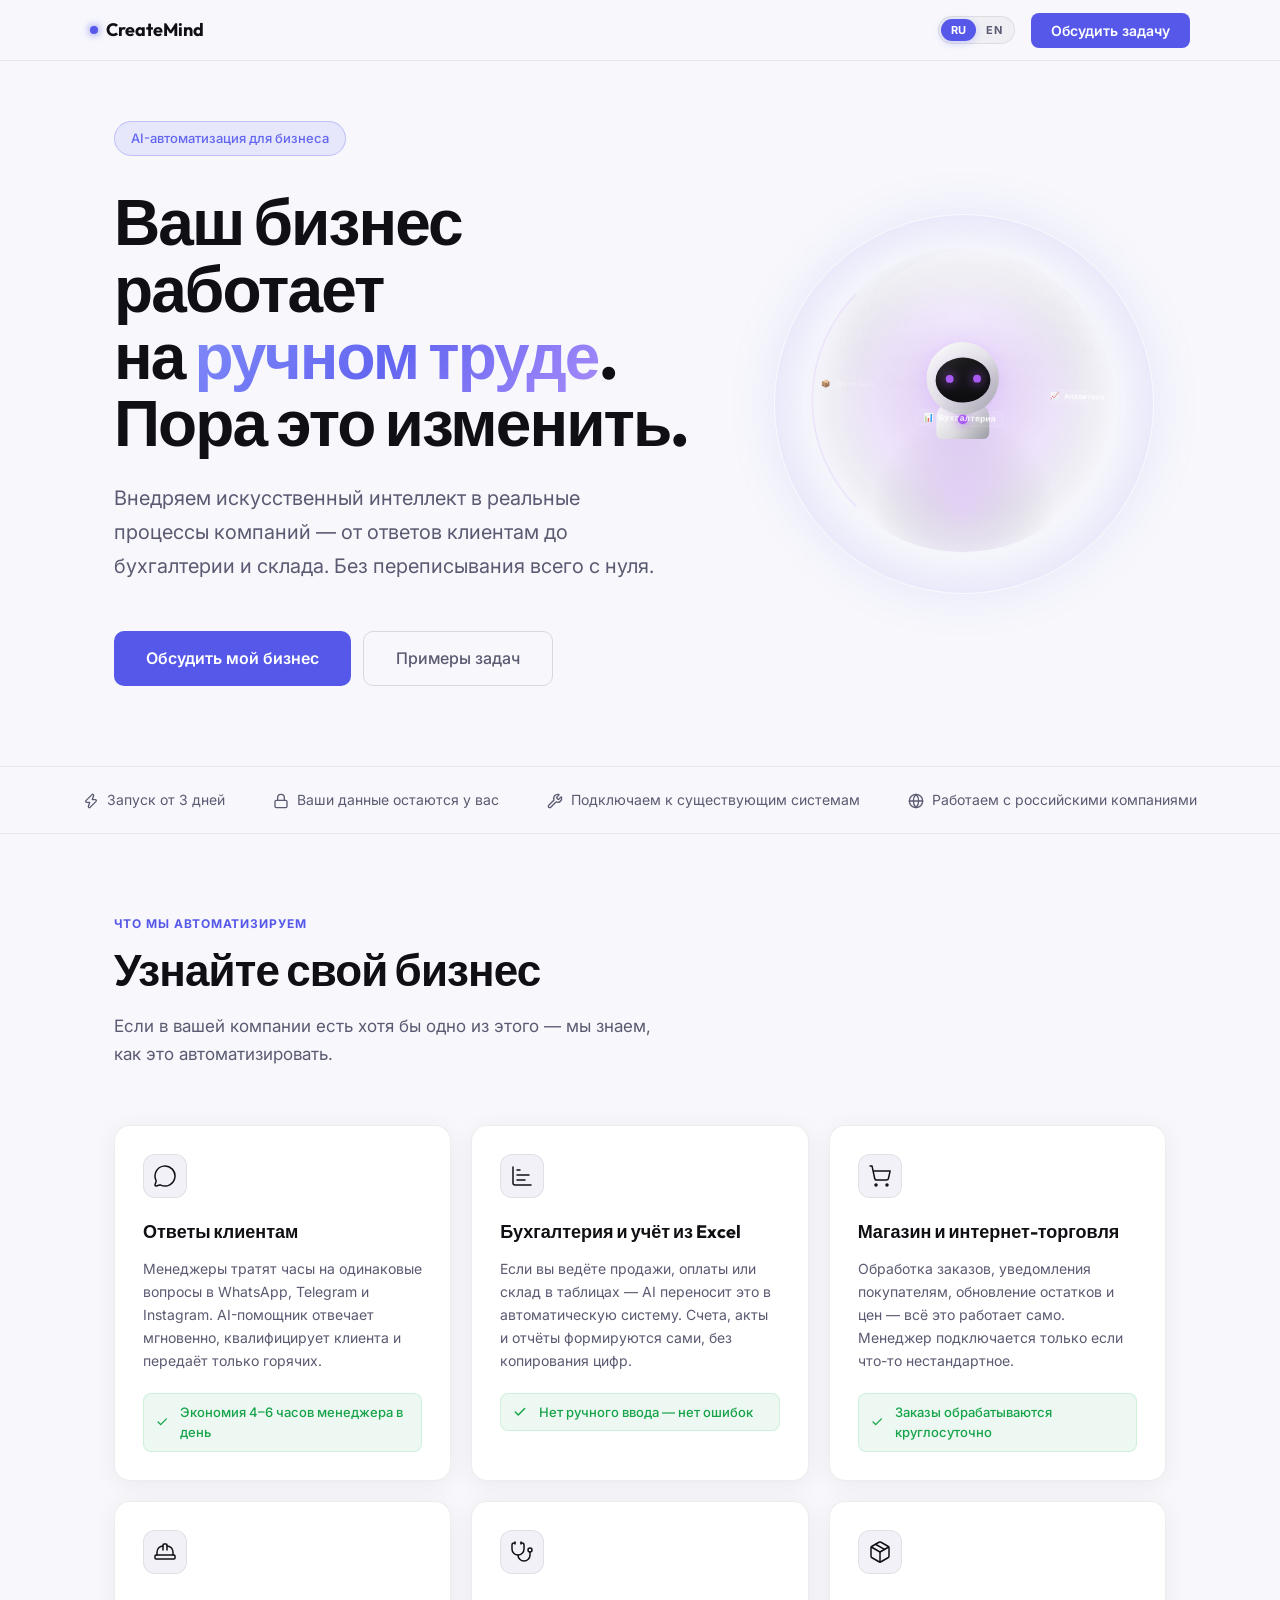
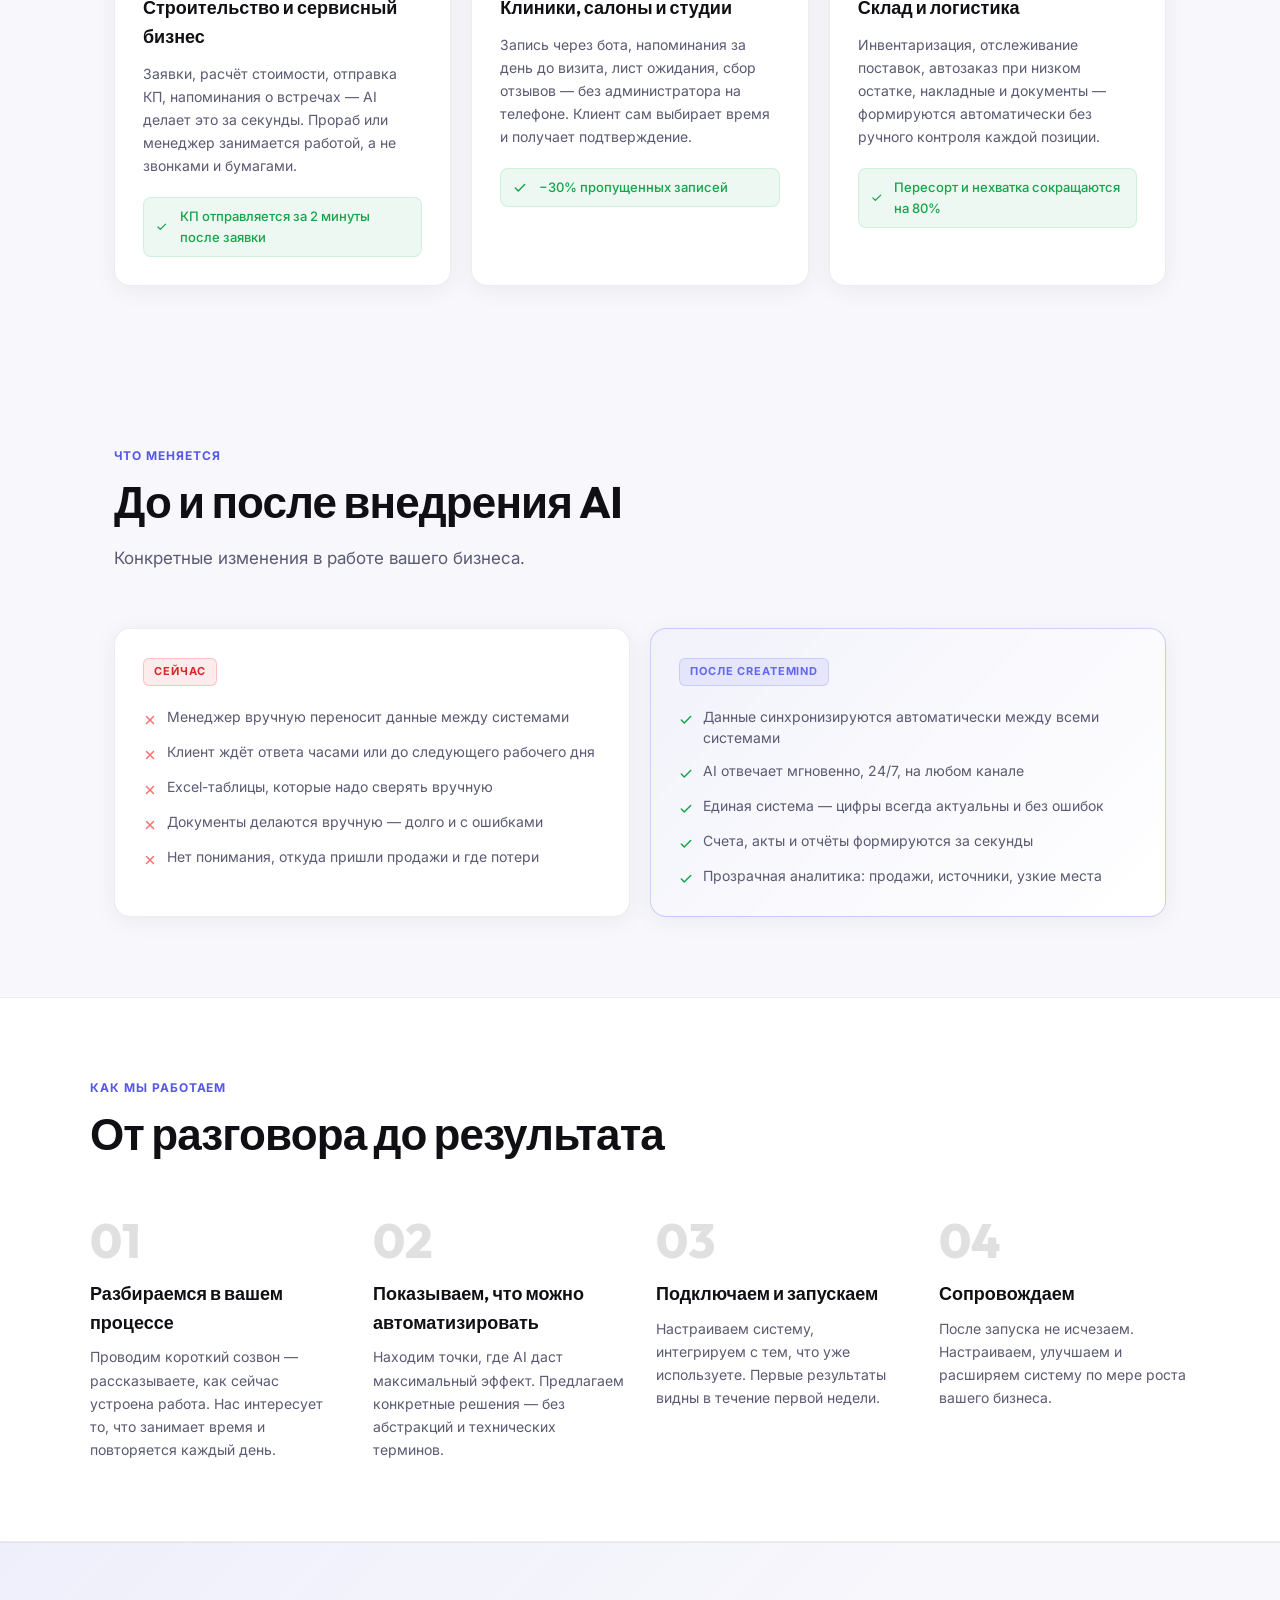
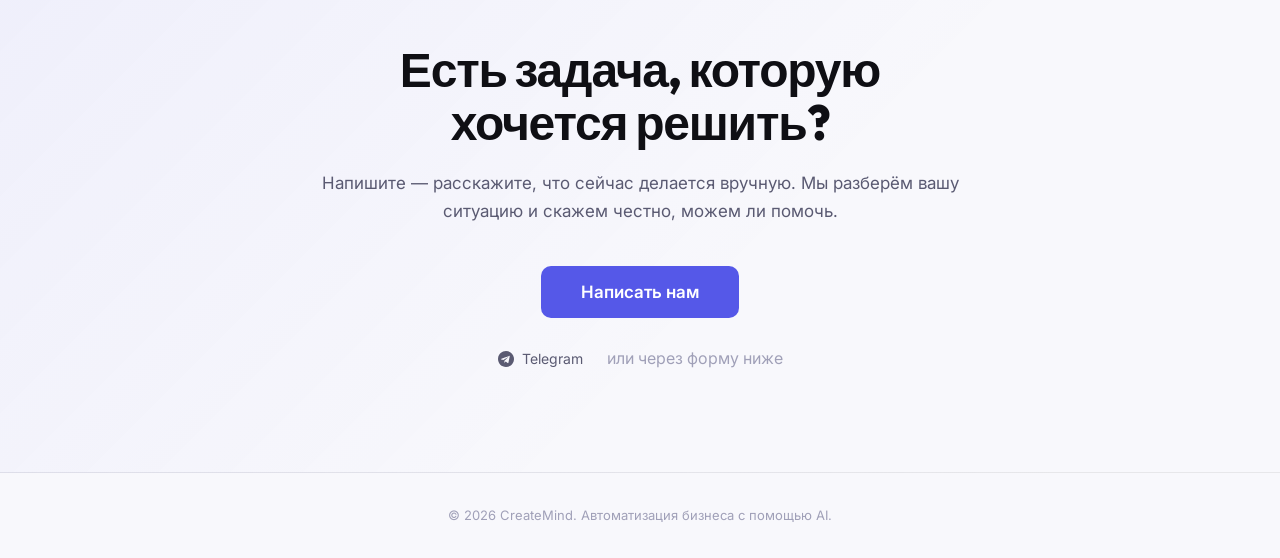
==== commit af83e6d4: "fix(v3): merge orbital geometries to a single shared orbit preventing overlap and bump version to v=" ====
--- a/index.html
+++ b/index.html
@@ -1123,6 +1123,6 @@
             if (e.key === 'Escape') closeModal();
         });
     </script>
-    <script src="app.js?v=2.20"></script>
+    <script src="app.js?v=2.30"></script>
 </body>
 </html>
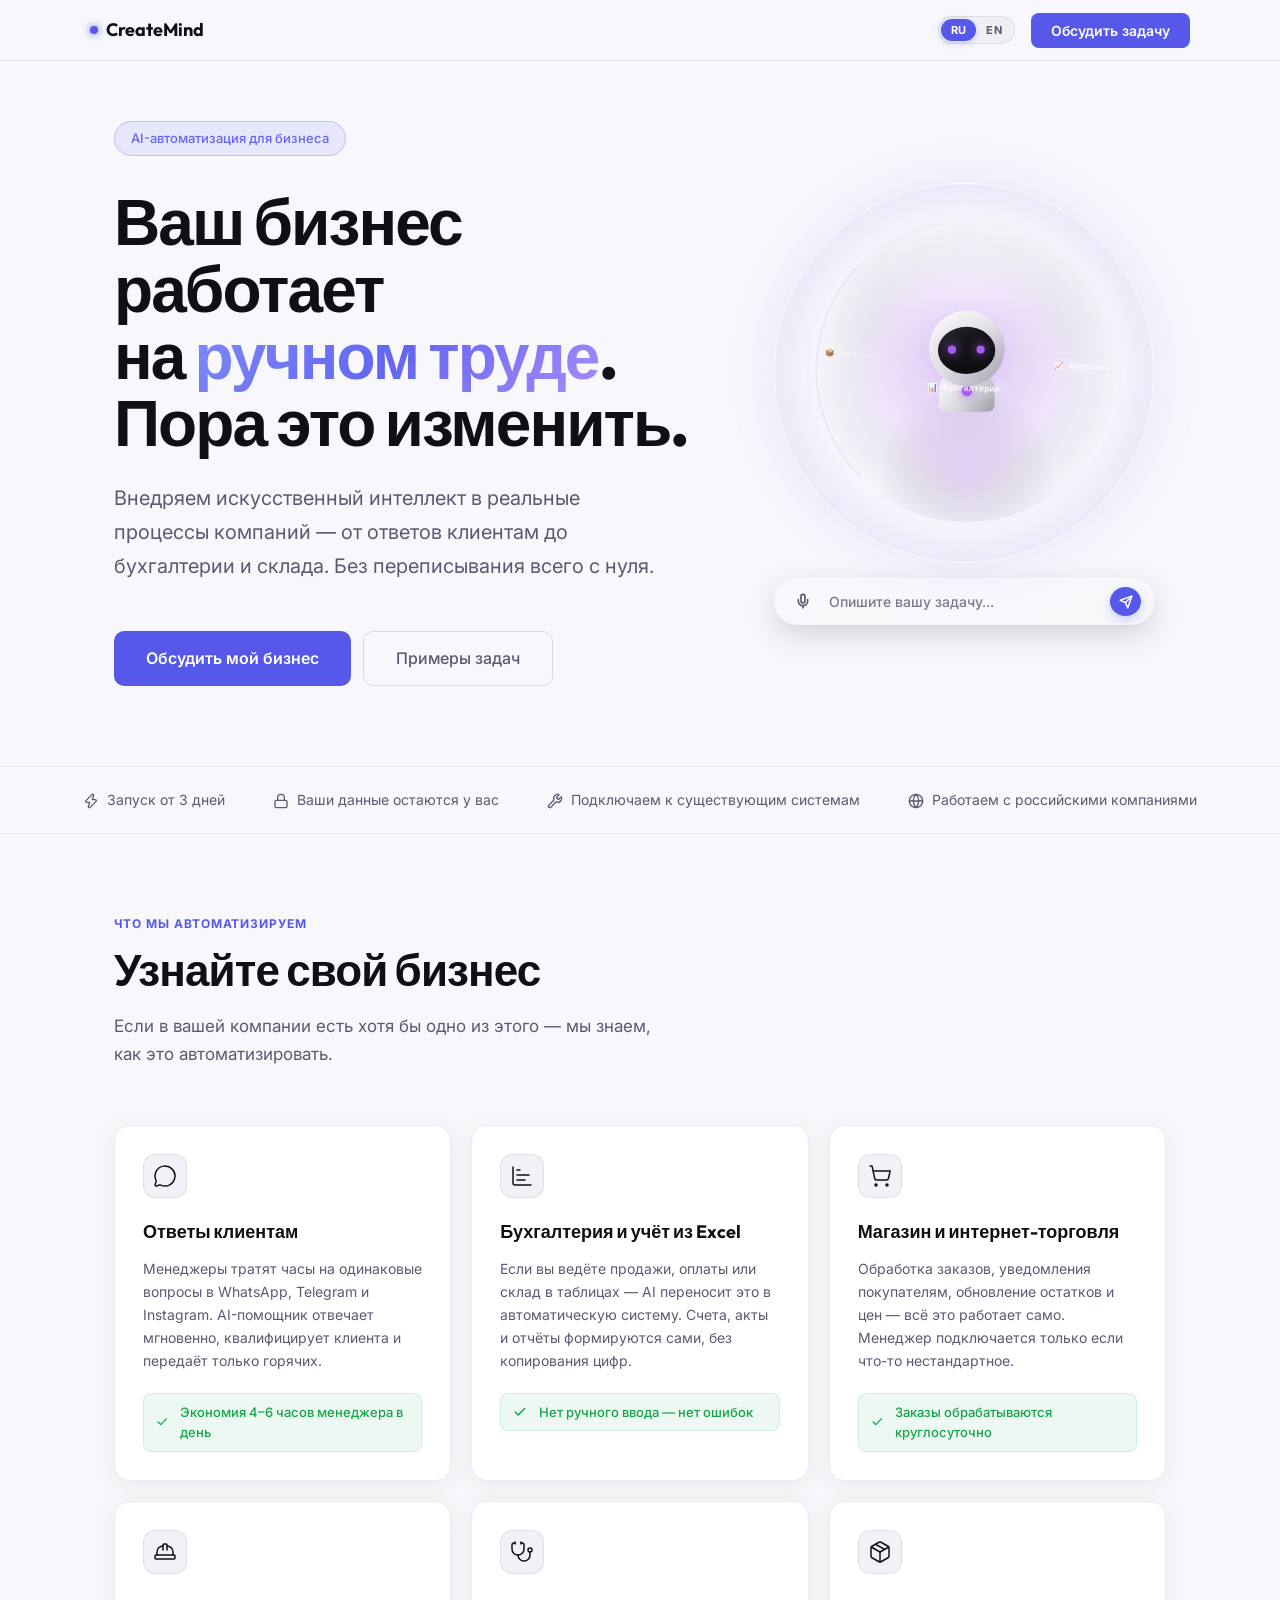
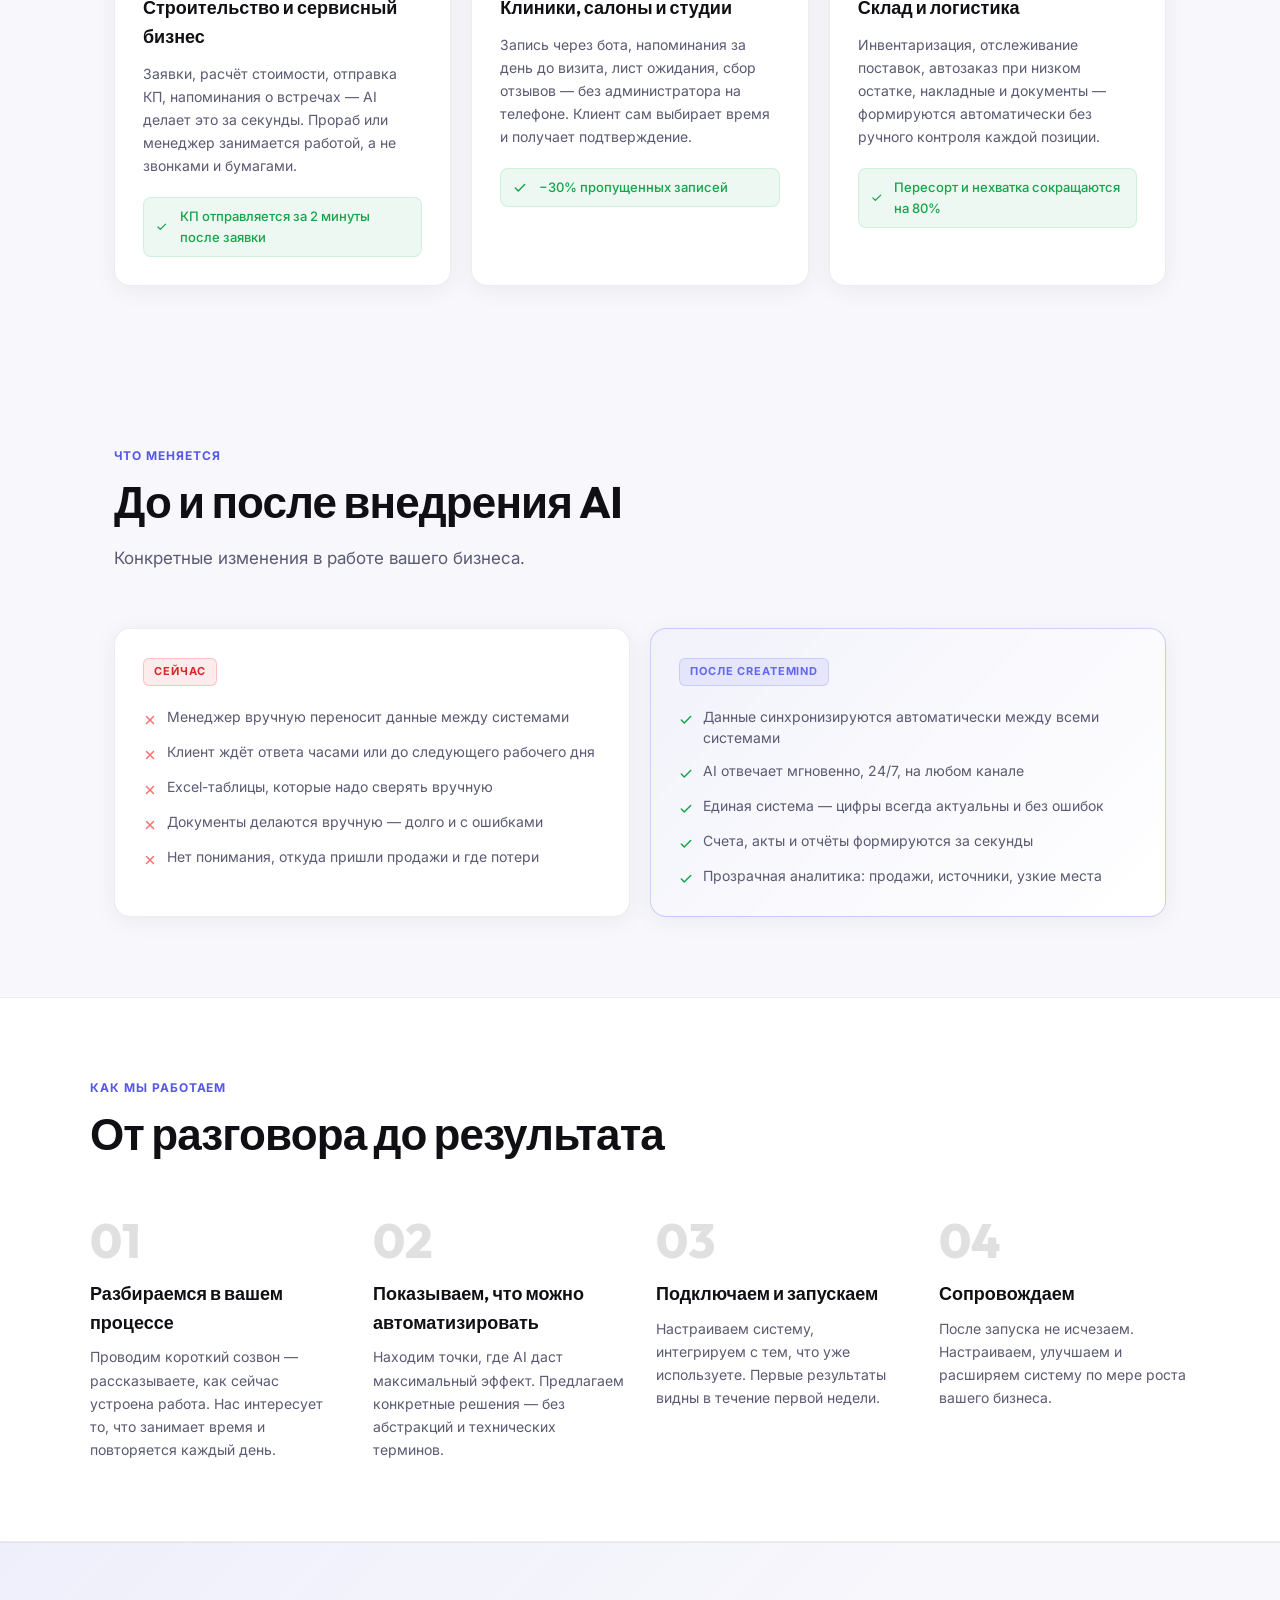
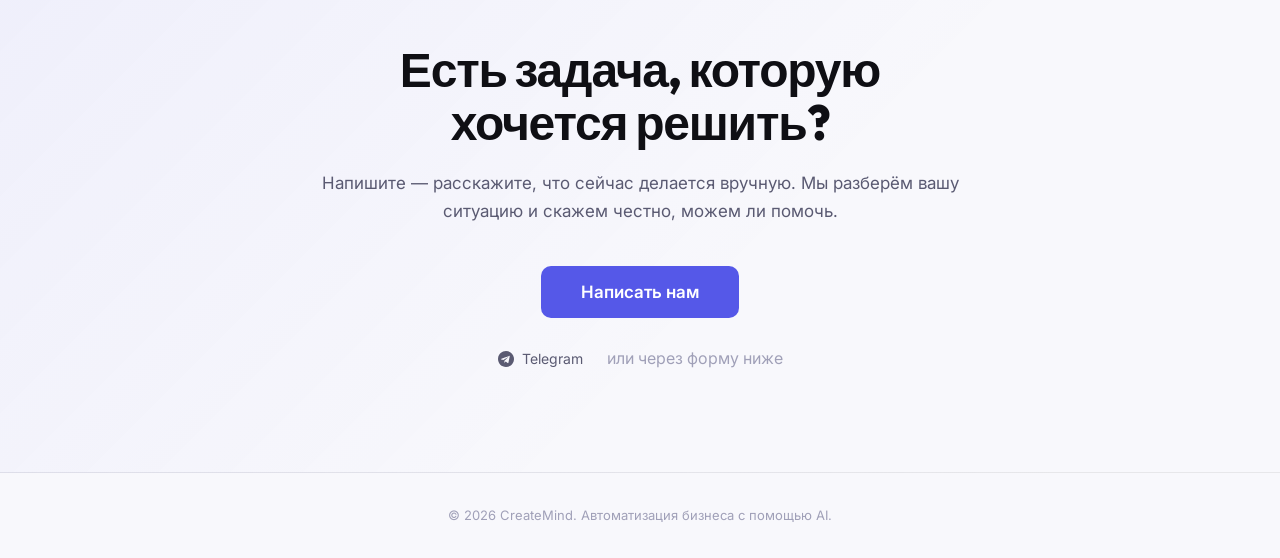
==== commit 0edd9f3d: "feat(v3): integrate chatgpt-style input capsule into hero section under the sphere robot, including " ====
--- a/index.html
+++ b/index.html
@@ -181,6 +181,105 @@
         .robot-speech-bubble.force-show {
             opacity: 1;
             transform: translateX(-50%) translateY(0) scale(1);
+        }
+
+        /* ─── CHATGPT INPUT BAR ──────────────────────── */
+        .chatgpt-input-container {
+            display: flex;
+            align-items: center;
+            width: 100%;
+            max-width: 380px;
+            margin: 15px auto 0;
+            background: rgba(255, 255, 255, 0.03);
+            border: 1px solid rgba(255, 255, 255, 0.08);
+            border-radius: 28px;
+            padding: 6px 12px;
+            backdrop-filter: blur(14px);
+            transition: all 0.3s cubic-bezier(0.2, 0.8, 0.2, 1);
+            box-shadow: 0 10px 30px rgba(0, 0, 0, 0.15);
+            z-index: 5;
+            position: relative;
+        }
+
+        .chatgpt-input-container:focus-within {
+            border-color: rgba(99, 102, 241, 0.4);
+            box-shadow: 0 0 25px rgba(99, 102, 241, 0.15), 0 10px 30px rgba(0, 0, 0, 0.2);
+            background: rgba(255, 255, 255, 0.05);
+        }
+
+        .chatgpt-input-field {
+            flex: 1;
+            background: transparent;
+            border: none;
+            outline: none;
+            color: var(--text);
+            font-size: 14px;
+            font-weight: 500;
+            padding: 8px 10px;
+            font-family: inherit;
+        }
+
+        .chatgpt-input-field::placeholder {
+            color: var(--text-muted);
+            opacity: 0.8;
+        }
+
+        .chatgpt-mic-btn, .chatgpt-send-btn {
+            background: transparent;
+            border: none;
+            outline: none;
+            cursor: pointer;
+            display: flex;
+            align-items: center;
+            justify-content: center;
+            padding: 8px;
+            border-radius: 50%;
+            transition: all 0.2s ease;
+        }
+
+        .chatgpt-mic-btn {
+            color: var(--text-muted);
+        }
+
+        .chatgpt-mic-btn:hover {
+            color: var(--text);
+            background: rgba(255, 255, 255, 0.06);
+        }
+        
+        .chatgpt-mic-btn.recording {
+            color: #ef4444;
+            background: rgba(239, 68, 68, 0.15);
+            animation: pulse-mic 1.4s infinite;
+        }
+
+        .chatgpt-send-btn {
+            color: #ffffff;
+            background: var(--accent);
+            box-shadow: 0 4px 12px rgba(99, 102, 241, 0.3);
+        }
+
+        .chatgpt-send-btn:hover {
+            background: var(--accent-hover);
+            transform: translateY(-1px);
+            box-shadow: 0 6px 16px rgba(99, 102, 241, 0.4);
+        }
+
+        .chatgpt-send-btn svg {
+            width: 14px;
+            height: 14px;
+            margin-left: 1px;
+            margin-bottom: -1px;
+        }
+
+        .chatgpt-mic-btn svg {
+            width: 16px;
+            height: 16px;
+        }
+
+        @keyframes pulse-mic {
+            0% { transform: scale(1); opacity: 1; }
+            50% { transform: scale(1.1); opacity: 0.8; }
+            100% { transform: scale(1); opacity: 1; }
         }
 
         @media (prefers-color-scheme: light) {
@@ -829,13 +928,31 @@
                 </div>
             </div>
             
-            <div style="flex: 0.8; min-width: 300px; display: flex; justify-content: center; align-items: center;">
+            <div style="flex: 0.8; min-width: 300px; display: flex; flex-direction: column; align-items: center; justify-content: center;">
                 <div id="sphere-trigger" style="position: relative; width: 380px; height: 380px; margin: 0 auto; cursor: pointer; display: flex; justify-content: center; align-items: center; z-index: 2;">
                     <div class="robot-speech-bubble" id="robot-bubble">
                         <span id="bubble-text">Какая у вас задача для меня?</span>
                     </div>
                     <canvas id="crystal-canvas" width="380" height="380" style="width: 380px; height: 380px; display: block;"></canvas>
                     <div id="sphere-glow-ring" style="position: absolute; inset: 0; border-radius: 50%; pointer-events: none; box-shadow: inset 0 0 60px rgba(99,102,241,0.18), 0 0 60px rgba(99,102,241,0.12); border: 1px solid rgba(255,255,255,0.07);"></div>
+                </div>
+
+                <!-- ChatGPT Style Input Bar -->
+                <div class="chatgpt-input-container">
+                    <button class="chatgpt-mic-btn" id="hero-voice-btn" title="Отправить голосовое">
+                        <svg xmlns="http://www.w3.org/2000/svg" viewBox="0 0 24 24" fill="none" stroke="currentColor" stroke-width="2.5" stroke-linecap="round" stroke-linejoin="round">
+                            <path d="M12 2a3 3 0 0 0-3 3v7a3 3 0 0 0 6 0V5a3 3 0 0 0-3-3Z"/>
+                            <path d="M19 10v2a7 7 0 0 1-14 0v-2"/>
+                            <line x1="12" x2="12" y1="19" y2="22"/>
+                        </svg>
+                    </button>
+                    <input type="text" id="hero-input-field" class="chatgpt-input-field" placeholder="Опишите вашу задачу..." data-translate-placeholder data-placeholder-ru="Опишите вашу задачу..." data-placeholder-en="Describe your task...">
+                    <button class="chatgpt-send-btn" id="hero-send-btn" title="Отправить сообщение">
+                        <svg xmlns="http://www.w3.org/2000/svg" viewBox="0 0 24 24" fill="none" stroke="currentColor" stroke-width="2.5" stroke-linecap="round" stroke-linejoin="round">
+                            <line x1="22" x2="11" y1="2" y2="13"/>
+                            <polygon points="22 2 15 22 11 13 2 9 22 2"/>
+                        </svg>
+                    </button>
                 </div>
             </div>
         </div>
@@ -1072,6 +1189,14 @@
                     el.innerHTML = text;
                 }
             });
+
+            // Переводим все плейсхолдеры ввода с data-translate-placeholder
+            document.querySelectorAll('[data-translate-placeholder]').forEach(el => {
+                const placeholder = el.getAttribute('data-placeholder-' + lang);
+                if (placeholder) {
+                    el.setAttribute('placeholder', placeholder);
+                }
+            });
             
             // Синхронизируем фразу робота
             const bubbleText = document.getElementById('bubble-text');
@@ -1123,6 +1248,6 @@
             if (e.key === 'Escape') closeModal();
         });
     </script>
-    <script src="app.js?v=2.30"></script>
+    <script src="app.js?v=2.40"></script>
 </body>
 </html>
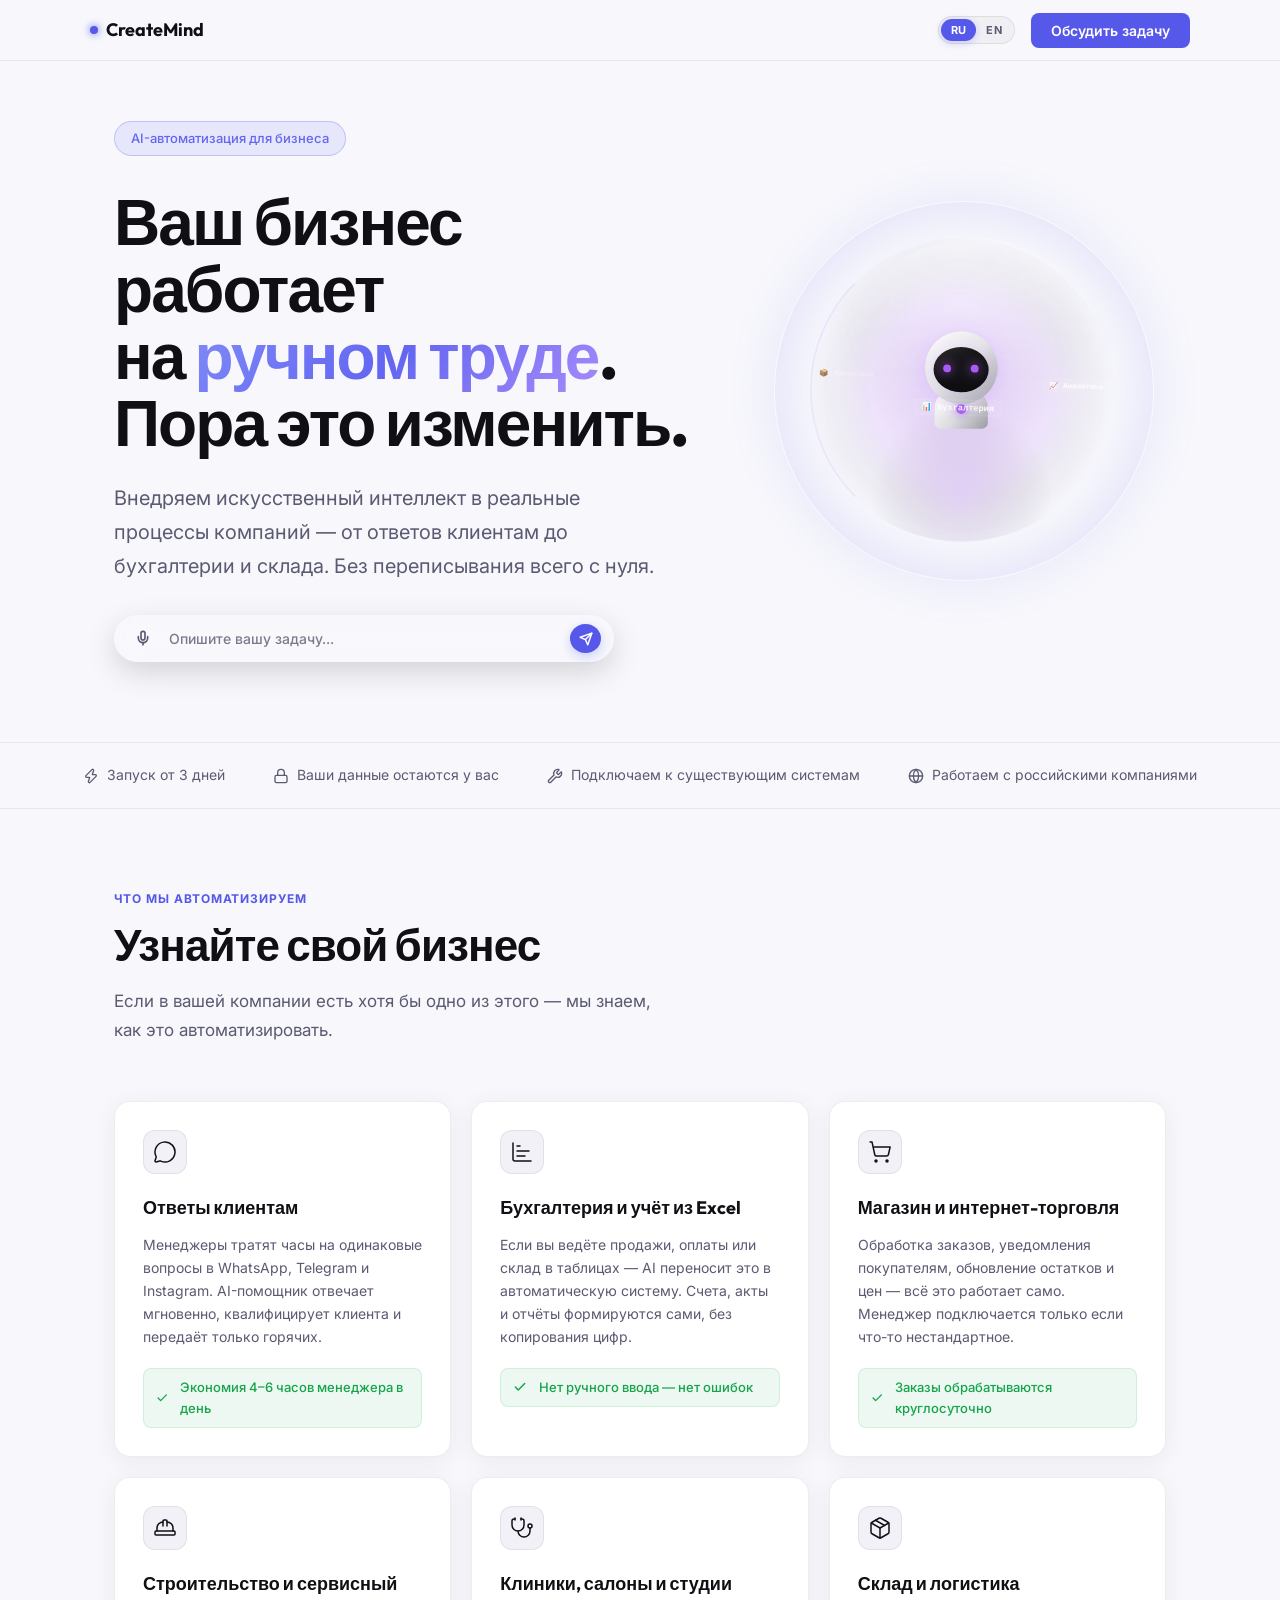
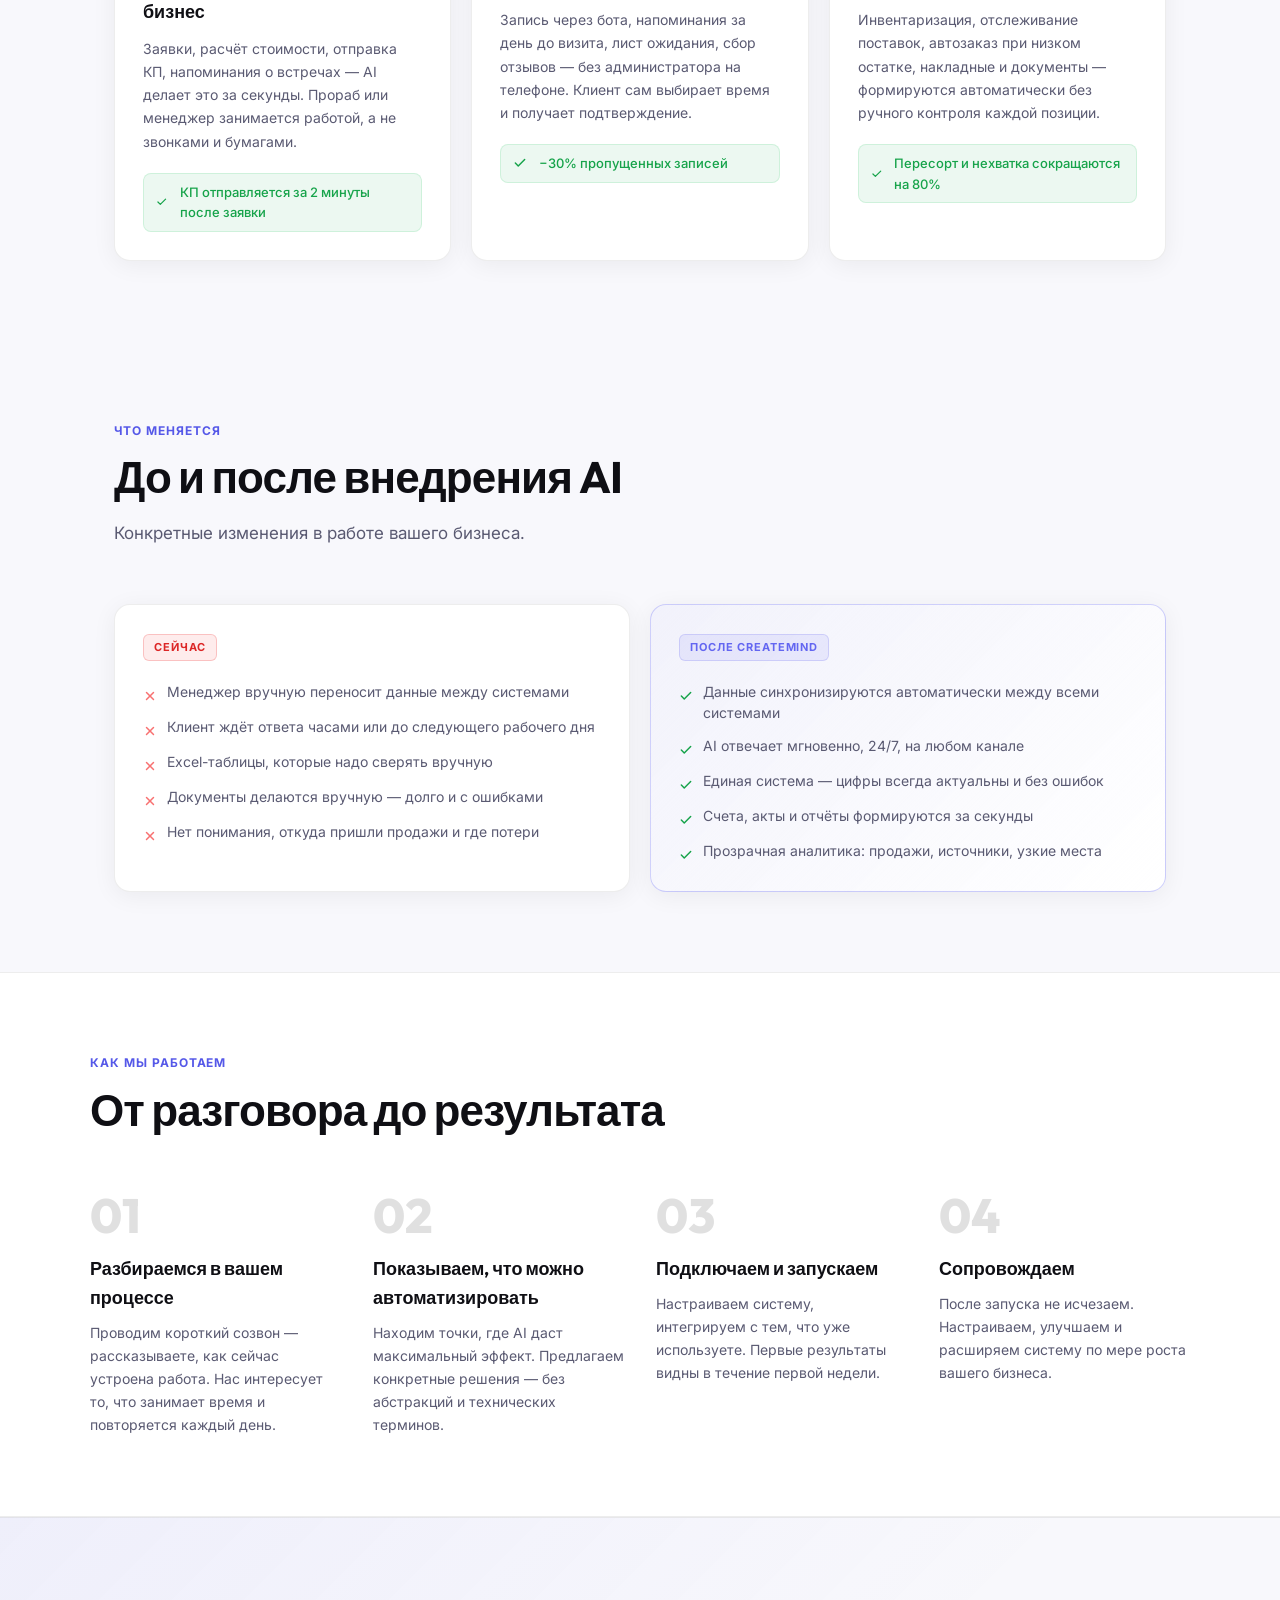
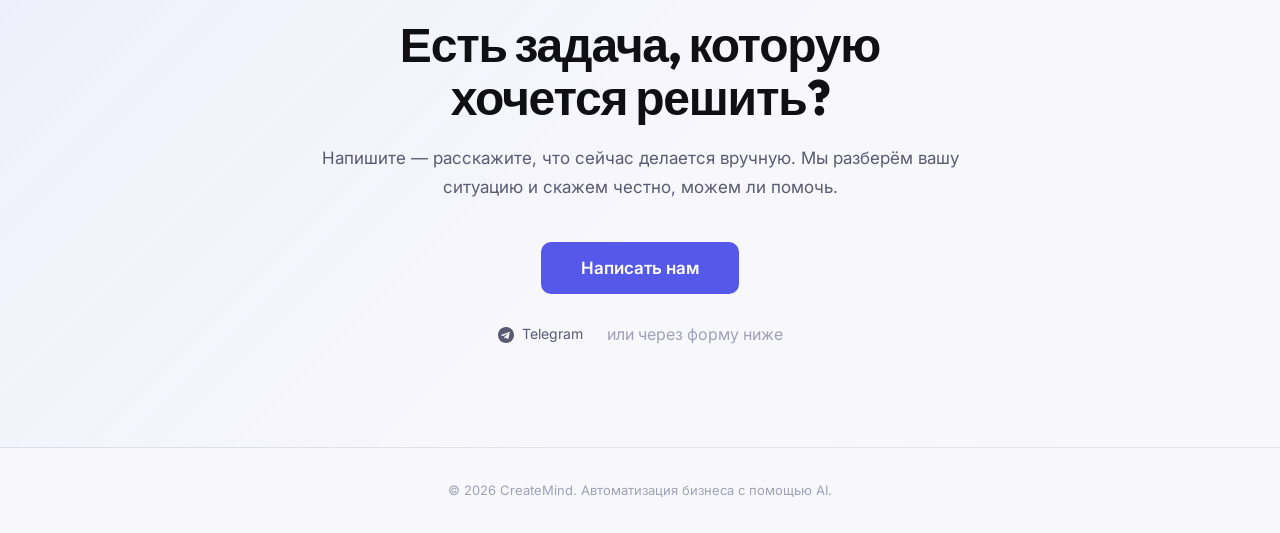
==== commit e803f265: "feat(v3): move chatgpt-style input capsule to the left column of the hero section replacing the defa" ====
--- a/index.html
+++ b/index.html
@@ -188,8 +188,8 @@
             display: flex;
             align-items: center;
             width: 100%;
-            max-width: 380px;
-            margin: 15px auto 0;
+            max-width: 500px;
+            margin: 0;
             background: rgba(255, 255, 255, 0.03);
             border: 1px solid rgba(255, 255, 255, 0.08);
             border-radius: 28px;
@@ -919,24 +919,10 @@
                     на <span class="accent">ручном труде</span>.<br>
                     Пора это изменить.
                 </h1>
-                <p style="margin: 0 0 48px 0; max-width: 540px;" data-translate data-ru="Внедряем искусственный интеллект в реальные процессы компаний — от ответов клиентам до бухгалтерии и склада. Без переписывания всего с нуля." data-en="We integrate artificial intelligence into real business processes — from customer replies to accounting and warehouse. No rebuild needed.">
+                <p style="margin: 0 0 32px 0; max-width: 540px;" data-translate data-ru="Внедряем искусственный интеллект в реальные процессы компаний — от ответов клиентам до бухгалтерии и склада. Без переписывания всего с нуля." data-en="We integrate artificial intelligence into real business processes — from customer replies to accounting and warehouse. No rebuild needed.">
                     Внедряем искусственный интеллект в реальные процессы компаний — от ответов клиентам до бухгалтерии и склада. Без переписывания всего с нуля.
                 </p>
-                <div class="hero-actions" style="justify-content: flex-start;">
-                    <button class="btn-primary" onclick="openModal()" data-translate data-ru="Обсудить мой бизнес" data-en="Discuss my business">Обсудить мой бизнес</button>
-                    <a class="btn-secondary" href="#cases" data-translate data-ru="Примеры задач" data-en="Task examples">Примеры задач</a>
-                </div>
-            </div>
-            
-            <div style="flex: 0.8; min-width: 300px; display: flex; flex-direction: column; align-items: center; justify-content: center;">
-                <div id="sphere-trigger" style="position: relative; width: 380px; height: 380px; margin: 0 auto; cursor: pointer; display: flex; justify-content: center; align-items: center; z-index: 2;">
-                    <div class="robot-speech-bubble" id="robot-bubble">
-                        <span id="bubble-text">Какая у вас задача для меня?</span>
-                    </div>
-                    <canvas id="crystal-canvas" width="380" height="380" style="width: 380px; height: 380px; display: block;"></canvas>
-                    <div id="sphere-glow-ring" style="position: absolute; inset: 0; border-radius: 50%; pointer-events: none; box-shadow: inset 0 0 60px rgba(99,102,241,0.18), 0 0 60px rgba(99,102,241,0.12); border: 1px solid rgba(255,255,255,0.07);"></div>
-                </div>
-
+                
                 <!-- ChatGPT Style Input Bar -->
                 <div class="chatgpt-input-container">
                     <button class="chatgpt-mic-btn" id="hero-voice-btn" title="Отправить голосовое">
@@ -953,6 +939,16 @@
                             <polygon points="22 2 15 22 11 13 2 9 22 2"/>
                         </svg>
                     </button>
+                </div>
+            </div>
+            
+            <div style="flex: 0.8; min-width: 300px; display: flex; flex-direction: column; align-items: center; justify-content: center;">
+                <div id="sphere-trigger" style="position: relative; width: 380px; height: 380px; margin: 0 auto; cursor: pointer; display: flex; justify-content: center; align-items: center; z-index: 2;">
+                    <div class="robot-speech-bubble" id="robot-bubble">
+                        <span id="bubble-text">Какая у вас задача для меня?</span>
+                    </div>
+                    <canvas id="crystal-canvas" width="380" height="380" style="width: 380px; height: 380px; display: block;"></canvas>
+                    <div id="sphere-glow-ring" style="position: absolute; inset: 0; border-radius: 50%; pointer-events: none; box-shadow: inset 0 0 60px rgba(99,102,241,0.18), 0 0 60px rgba(99,102,241,0.12); border: 1px solid rgba(255,255,255,0.07);"></div>
                 </div>
             </div>
         </div>
@@ -1248,6 +1244,6 @@
             if (e.key === 'Escape') closeModal();
         });
     </script>
-    <script src="app.js?v=2.40"></script>
+    <script src="app.js?v=2.50"></script>
 </body>
 </html>
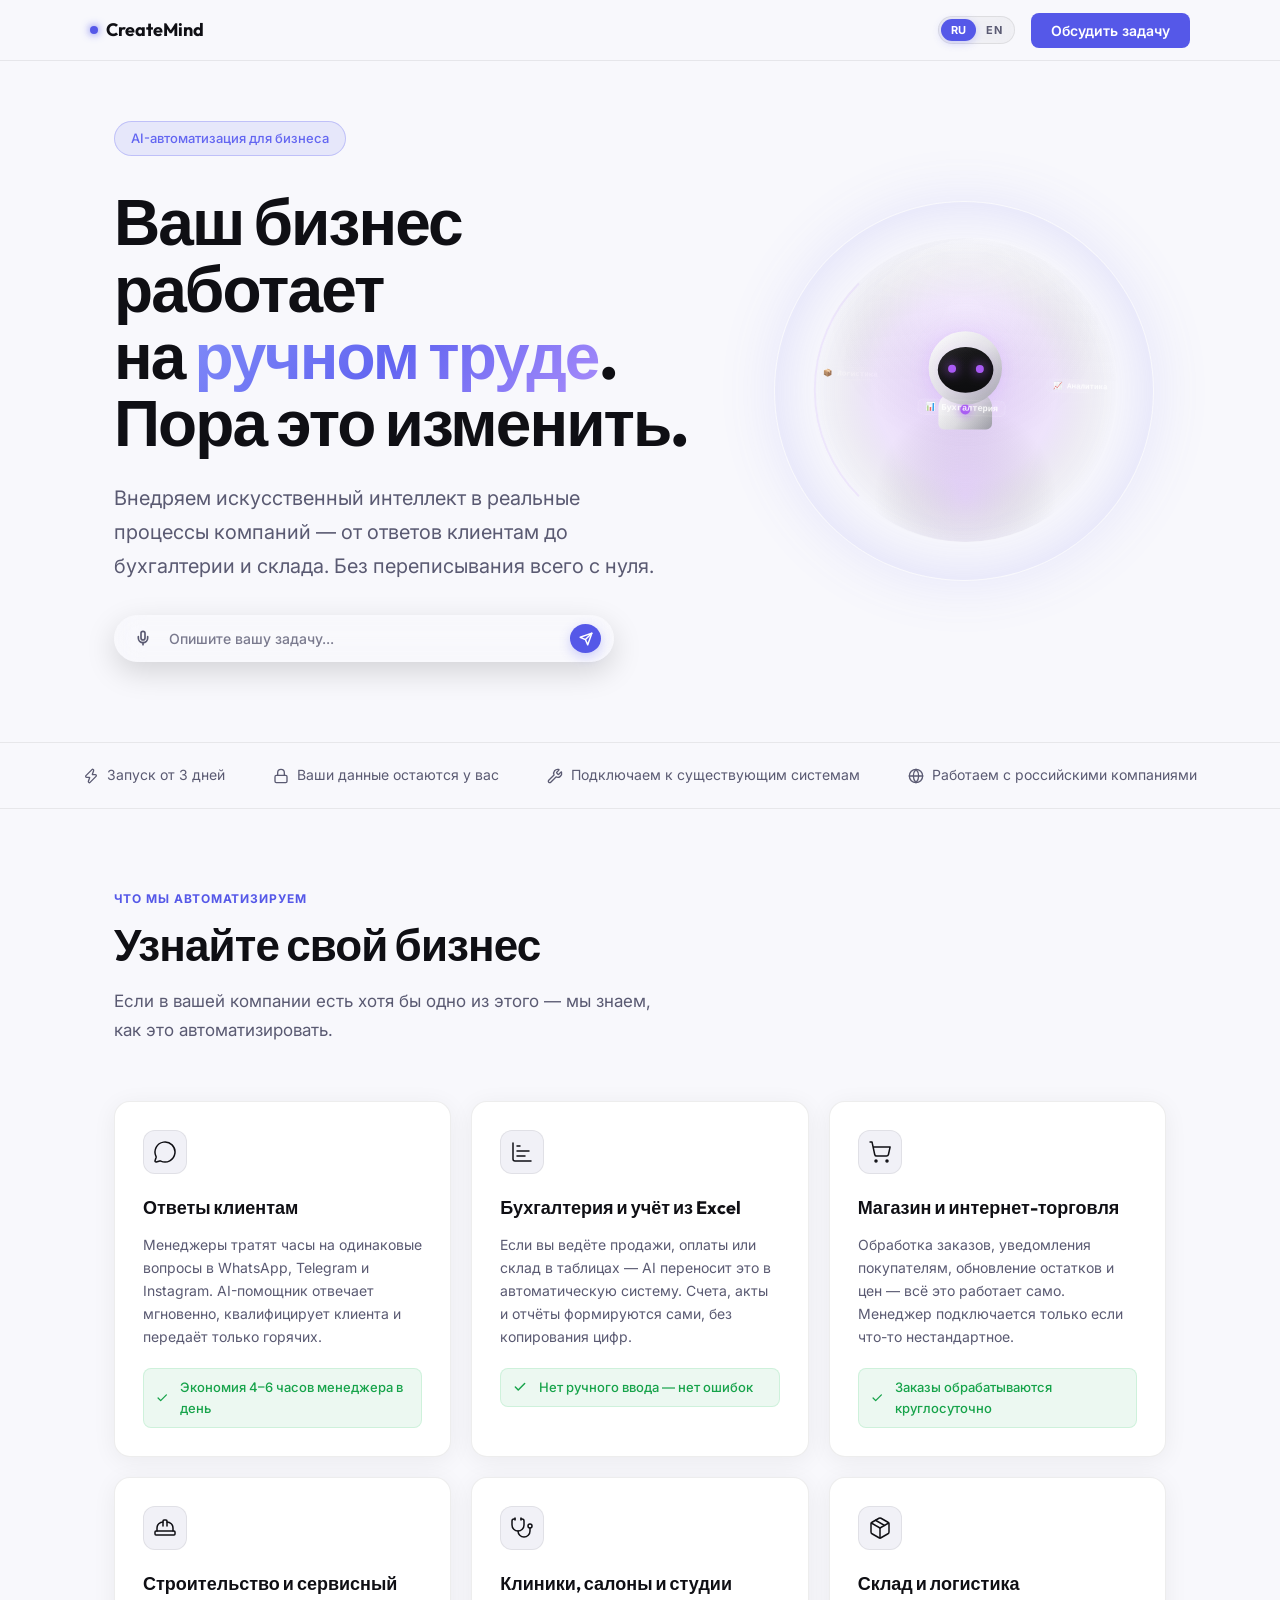
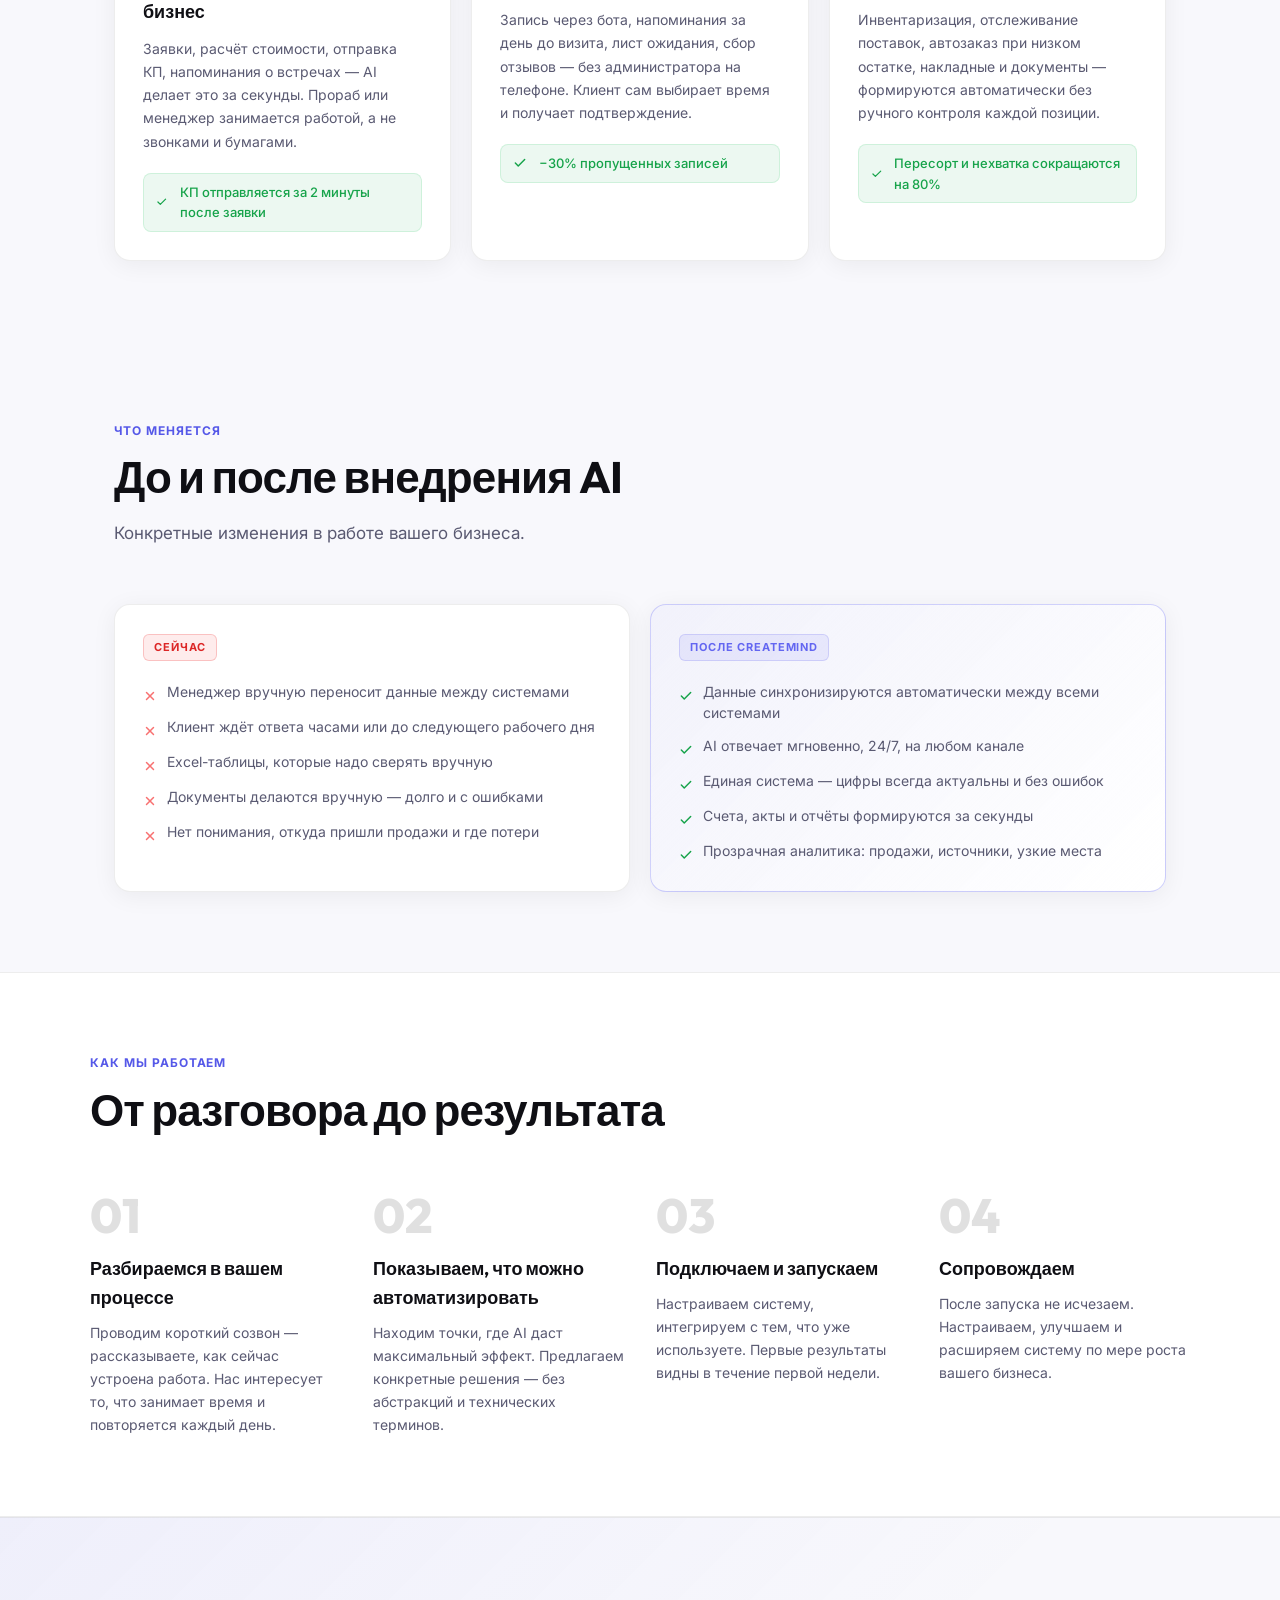
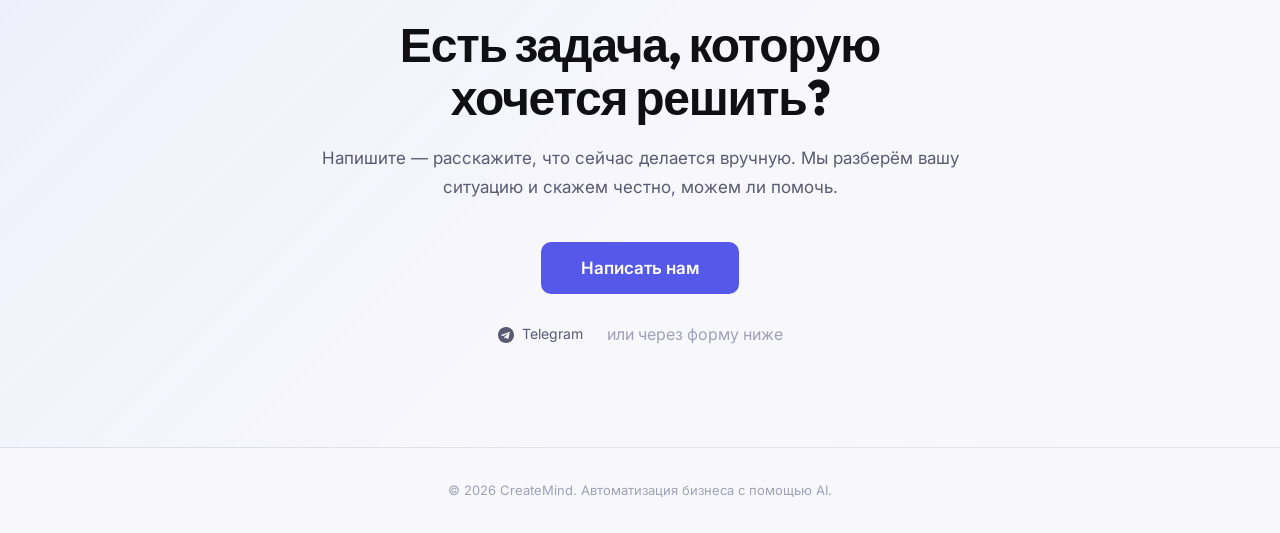
==== commit 9277f036: "fix(v3): optimize mobile layout reducing padding and scaling sphere canvas trigger to 250px on smart" ====
--- a/index.html
+++ b/index.html
@@ -282,6 +282,43 @@
             100% { transform: scale(1); opacity: 1; }
         }
 
+        /* ─── SPHERE STYLES ──────────────────────────── */
+        .sphere-wrapper-col {
+            flex: 0.8;
+            min-width: 300px;
+            display: flex;
+            flex-direction: column;
+            align-items: center;
+            justify-content: center;
+        }
+
+        #sphere-trigger {
+            position: relative;
+            width: 380px;
+            height: 380px;
+            margin: 0 auto;
+            cursor: pointer;
+            display: flex;
+            justify-content: center;
+            align-items: center;
+            z-index: 2;
+        }
+
+        #crystal-canvas {
+            width: 380px;
+            height: 380px;
+            display: block;
+        }
+
+        #sphere-glow-ring {
+            position: absolute;
+            inset: 0;
+            border-radius: 50%;
+            pointer-events: none;
+            box-shadow: inset 0 0 60px rgba(99, 102, 241, 0.18), 0 0 60px rgba(99, 102, 241, 0.12);
+            border: 1px solid rgba(255, 255, 255, 0.07);
+        }
+
         @media (prefers-color-scheme: light) {
             .lang-toggle {
                 background: rgba(0, 0, 0, 0.03);
@@ -879,6 +916,41 @@
             .trust-bar { gap: 20px; }
             .steps-row { grid-template-columns: 1fr 1fr; }
             .modal { padding: 28px 20px; }
+
+            /* Мобильная Hero оптимизация */
+            .hero {
+                padding: 40px 16px 40px !important;
+            }
+            .hero h1 {
+                font-size: 32px !important;
+                line-height: 1.25 !important;
+                margin-bottom: 16px !important;
+            }
+            .hero p {
+                font-size: 14px !important;
+                margin-bottom: 24px !important;
+                max-width: 100% !important;
+            }
+            .chatgpt-input-container {
+                max-width: 100% !important;
+                margin-top: 10px !important;
+            }
+            
+            /* Мобильное сжатие сферы и робота */
+            #sphere-trigger {
+                width: 250px !important;
+                height: 250px !important;
+                margin: 25px auto 0 !important;
+            }
+            #crystal-canvas {
+                width: 250px !important;
+                height: 250px !important;
+            }
+            .robot-speech-bubble {
+                font-size: 11px !important;
+                padding: 6px 12px !important;
+                top: -14px !important;
+            }
         }
 
         @media (max-width: 480px) {
@@ -942,13 +1014,13 @@
                 </div>
             </div>
             
-            <div style="flex: 0.8; min-width: 300px; display: flex; flex-direction: column; align-items: center; justify-content: center;">
-                <div id="sphere-trigger" style="position: relative; width: 380px; height: 380px; margin: 0 auto; cursor: pointer; display: flex; justify-content: center; align-items: center; z-index: 2;">
+            <div class="sphere-wrapper-col">
+                <div id="sphere-trigger">
                     <div class="robot-speech-bubble" id="robot-bubble">
                         <span id="bubble-text">Какая у вас задача для меня?</span>
                     </div>
-                    <canvas id="crystal-canvas" width="380" height="380" style="width: 380px; height: 380px; display: block;"></canvas>
-                    <div id="sphere-glow-ring" style="position: absolute; inset: 0; border-radius: 50%; pointer-events: none; box-shadow: inset 0 0 60px rgba(99,102,241,0.18), 0 0 60px rgba(99,102,241,0.12); border: 1px solid rgba(255,255,255,0.07);"></div>
+                    <canvas id="crystal-canvas"></canvas>
+                    <div id="sphere-glow-ring"></div>
                 </div>
             </div>
         </div>
@@ -1244,6 +1316,6 @@
             if (e.key === 'Escape') closeModal();
         });
     </script>
-    <script src="app.js?v=2.50"></script>
+    <script src="app.js?v=2.60"></script>
 </body>
 </html>
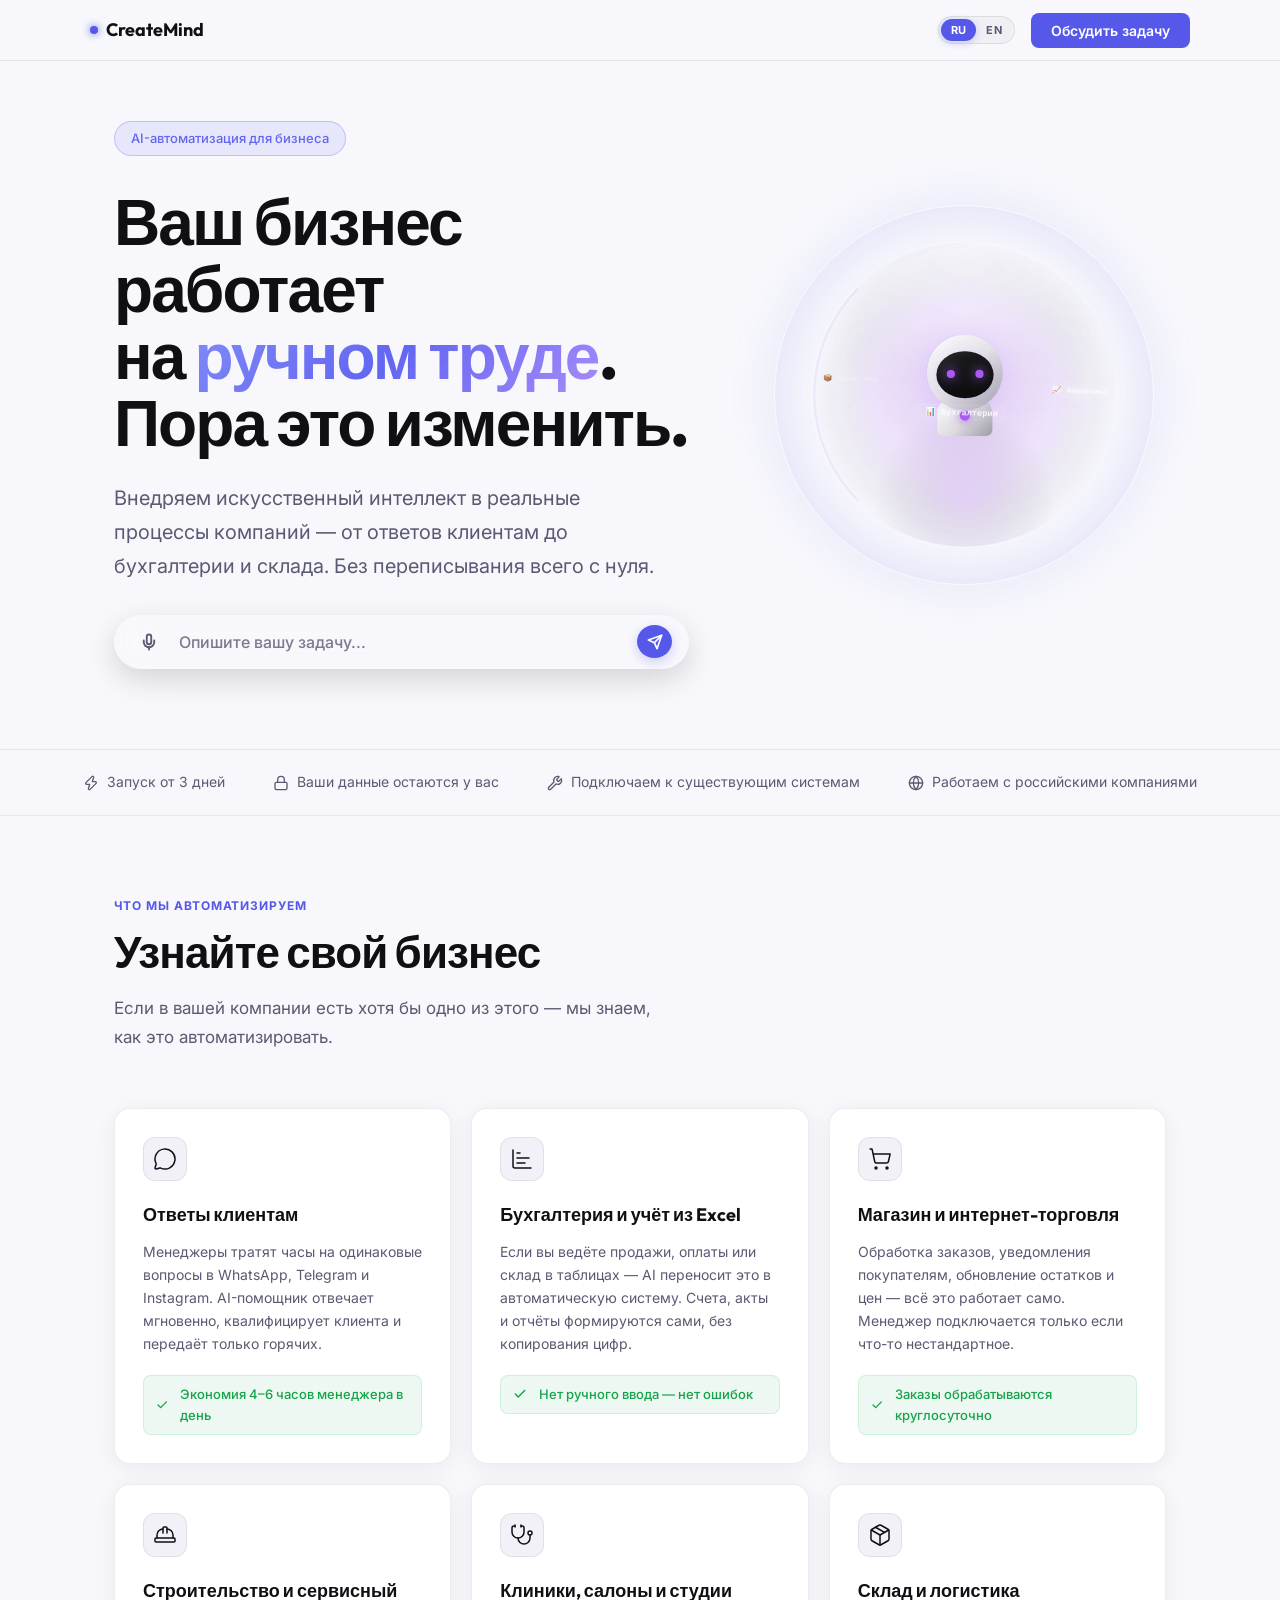
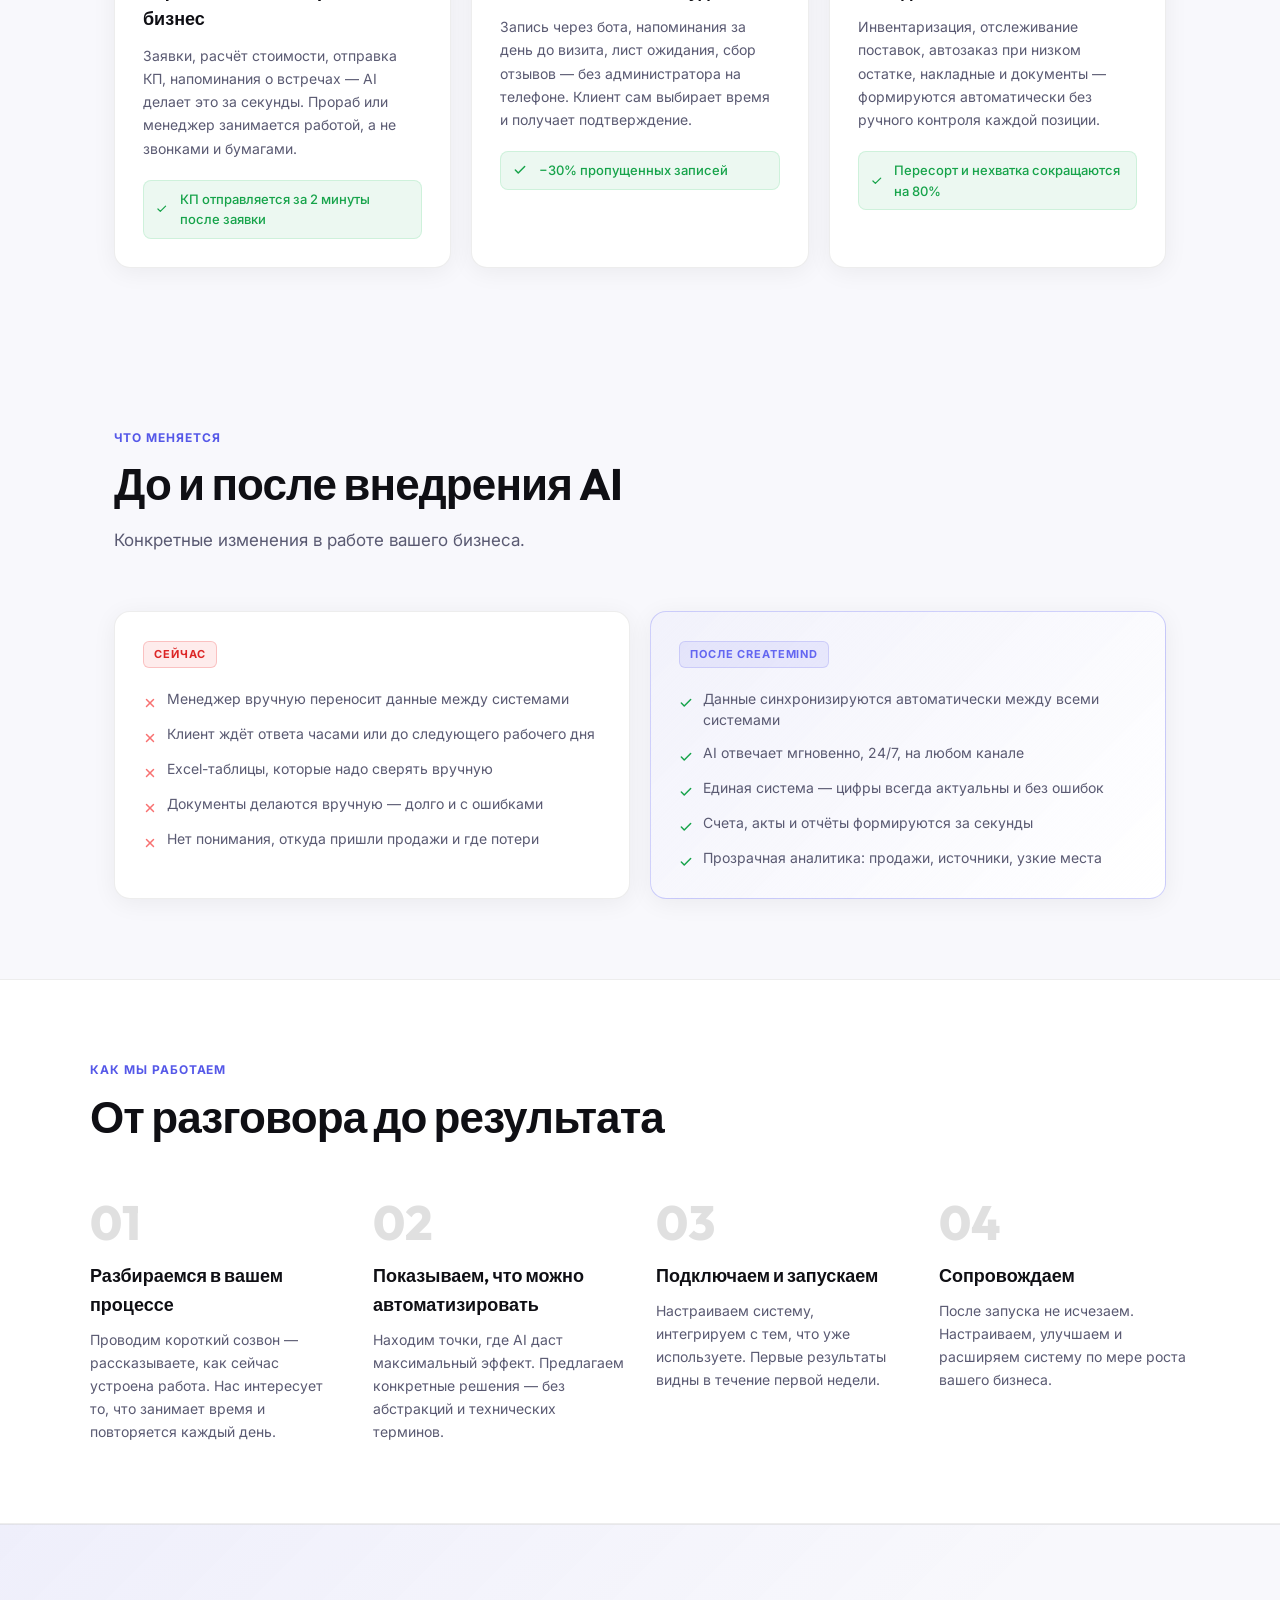
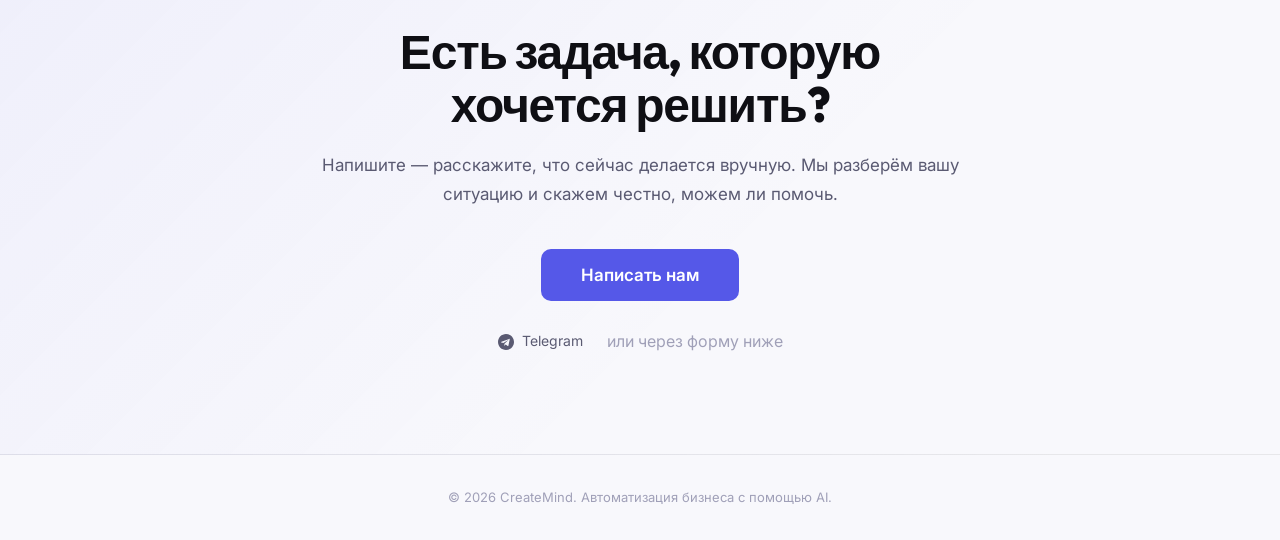
==== commit 29a441f2: "feat(v3): scale chatgpt input bar up by 15 percent in width, height, font size and icon assets" ====
--- a/index.html
+++ b/index.html
@@ -188,12 +188,12 @@
             display: flex;
             align-items: center;
             width: 100%;
-            max-width: 500px;
+            max-width: 575px; /* Увеличено на 15% с 500px */
             margin: 0;
             background: rgba(255, 255, 255, 0.03);
             border: 1px solid rgba(255, 255, 255, 0.08);
-            border-radius: 28px;
-            padding: 6px 12px;
+            border-radius: 32px; /* Увеличено с 28px */
+            padding: 8px 16px; /* Увеличено на ~15% с 6px 12px */
             backdrop-filter: blur(14px);
             transition: all 0.3s cubic-bezier(0.2, 0.8, 0.2, 1);
             box-shadow: 0 10px 30px rgba(0, 0, 0, 0.15);
@@ -213,9 +213,9 @@
             border: none;
             outline: none;
             color: var(--text);
-            font-size: 14px;
+            font-size: 16px; /* Увеличено на 15% с 14px */
             font-weight: 500;
-            padding: 8px 10px;
+            padding: 8px 12px;
             font-family: inherit;
         }
 
@@ -232,7 +232,7 @@
             display: flex;
             align-items: center;
             justify-content: center;
-            padding: 8px;
+            padding: 9px; /* Увеличено с 8px */
             border-radius: 50%;
             transition: all 0.2s ease;
         }
@@ -265,15 +265,15 @@
         }
 
         .chatgpt-send-btn svg {
-            width: 14px;
-            height: 14px;
+            width: 16px; /* Увеличено на 15% с 14px */
+            height: 16px; /* Увеличено на 15% с 14px */
             margin-left: 1px;
             margin-bottom: -1px;
         }
 
         .chatgpt-mic-btn svg {
-            width: 16px;
-            height: 16px;
+            width: 18px; /* Увеличено на 15% с 16px */
+            height: 18px; /* Увеличено на 15% с 16px */
         }
 
         @keyframes pulse-mic {
@@ -1316,6 +1316,6 @@
             if (e.key === 'Escape') closeModal();
         });
     </script>
-    <script src="app.js?v=2.60"></script>
+    <script src="app.js?v=2.70"></script>
 </body>
 </html>
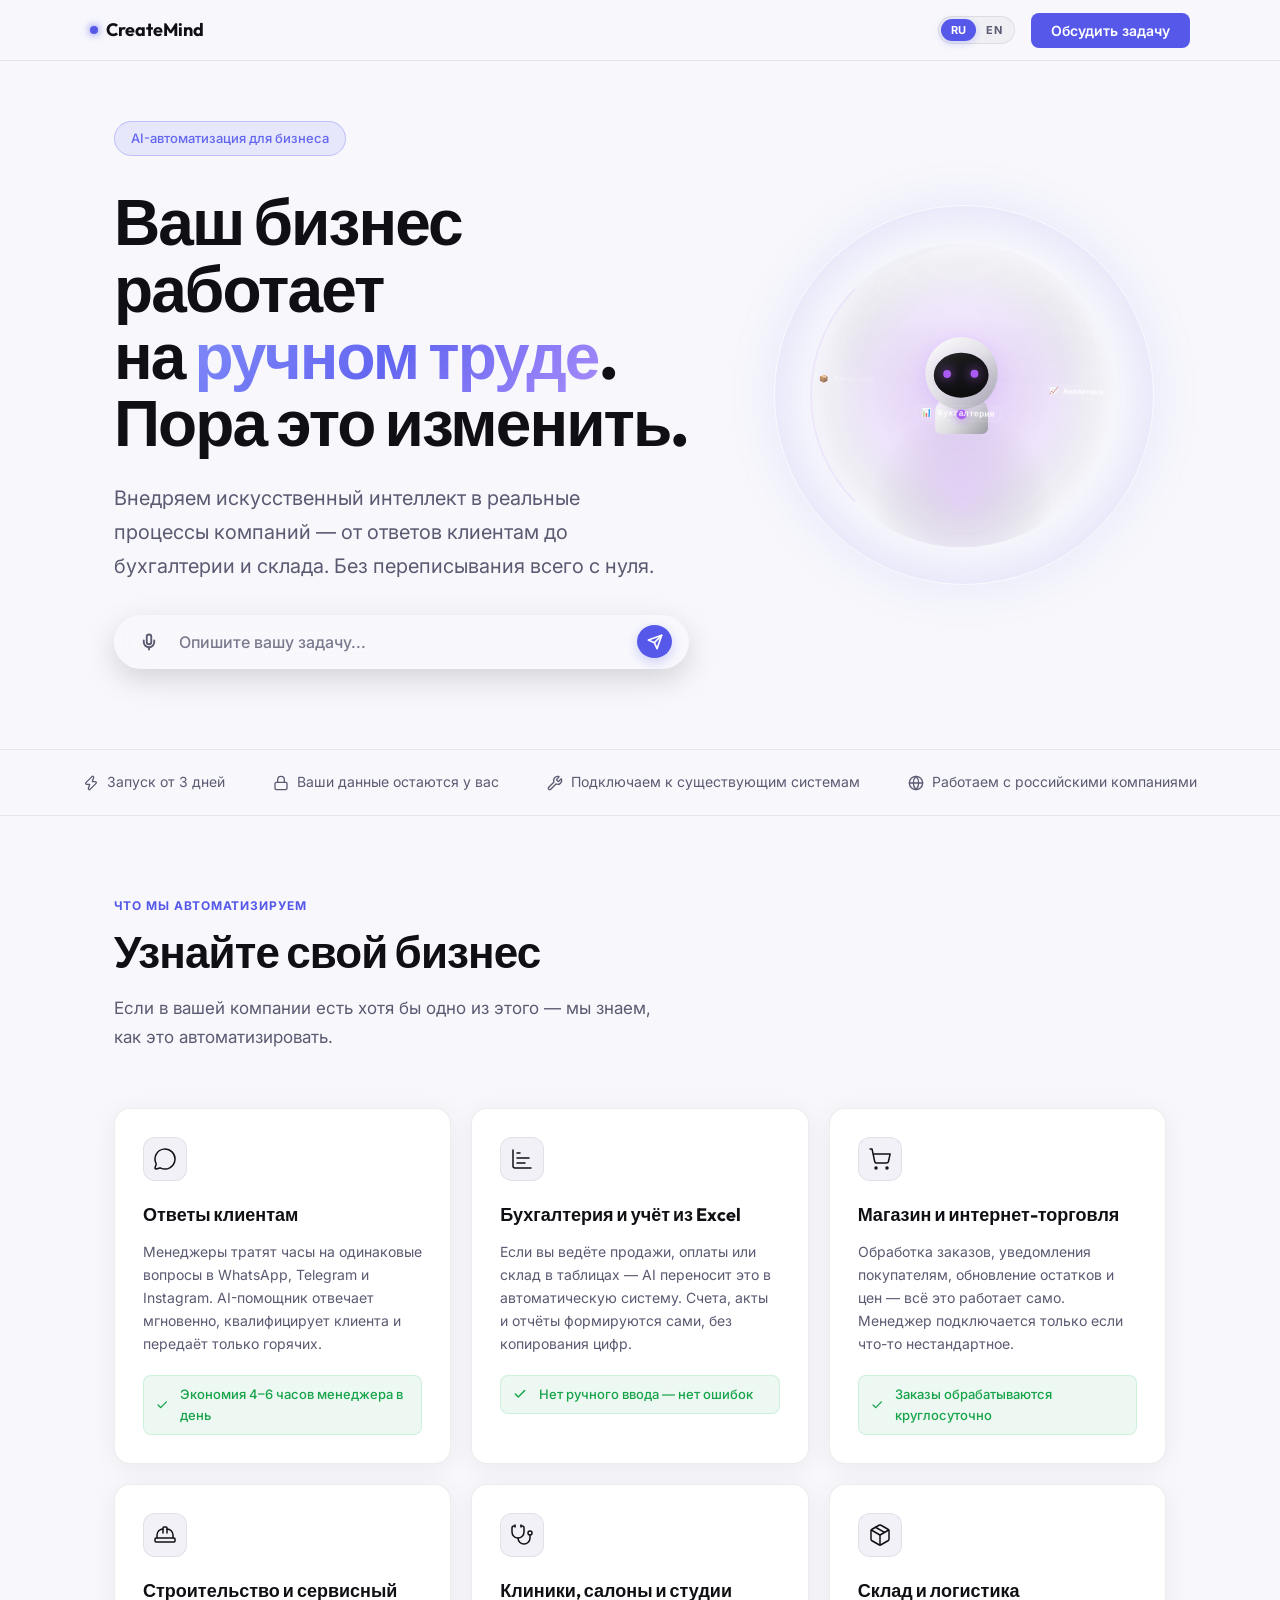
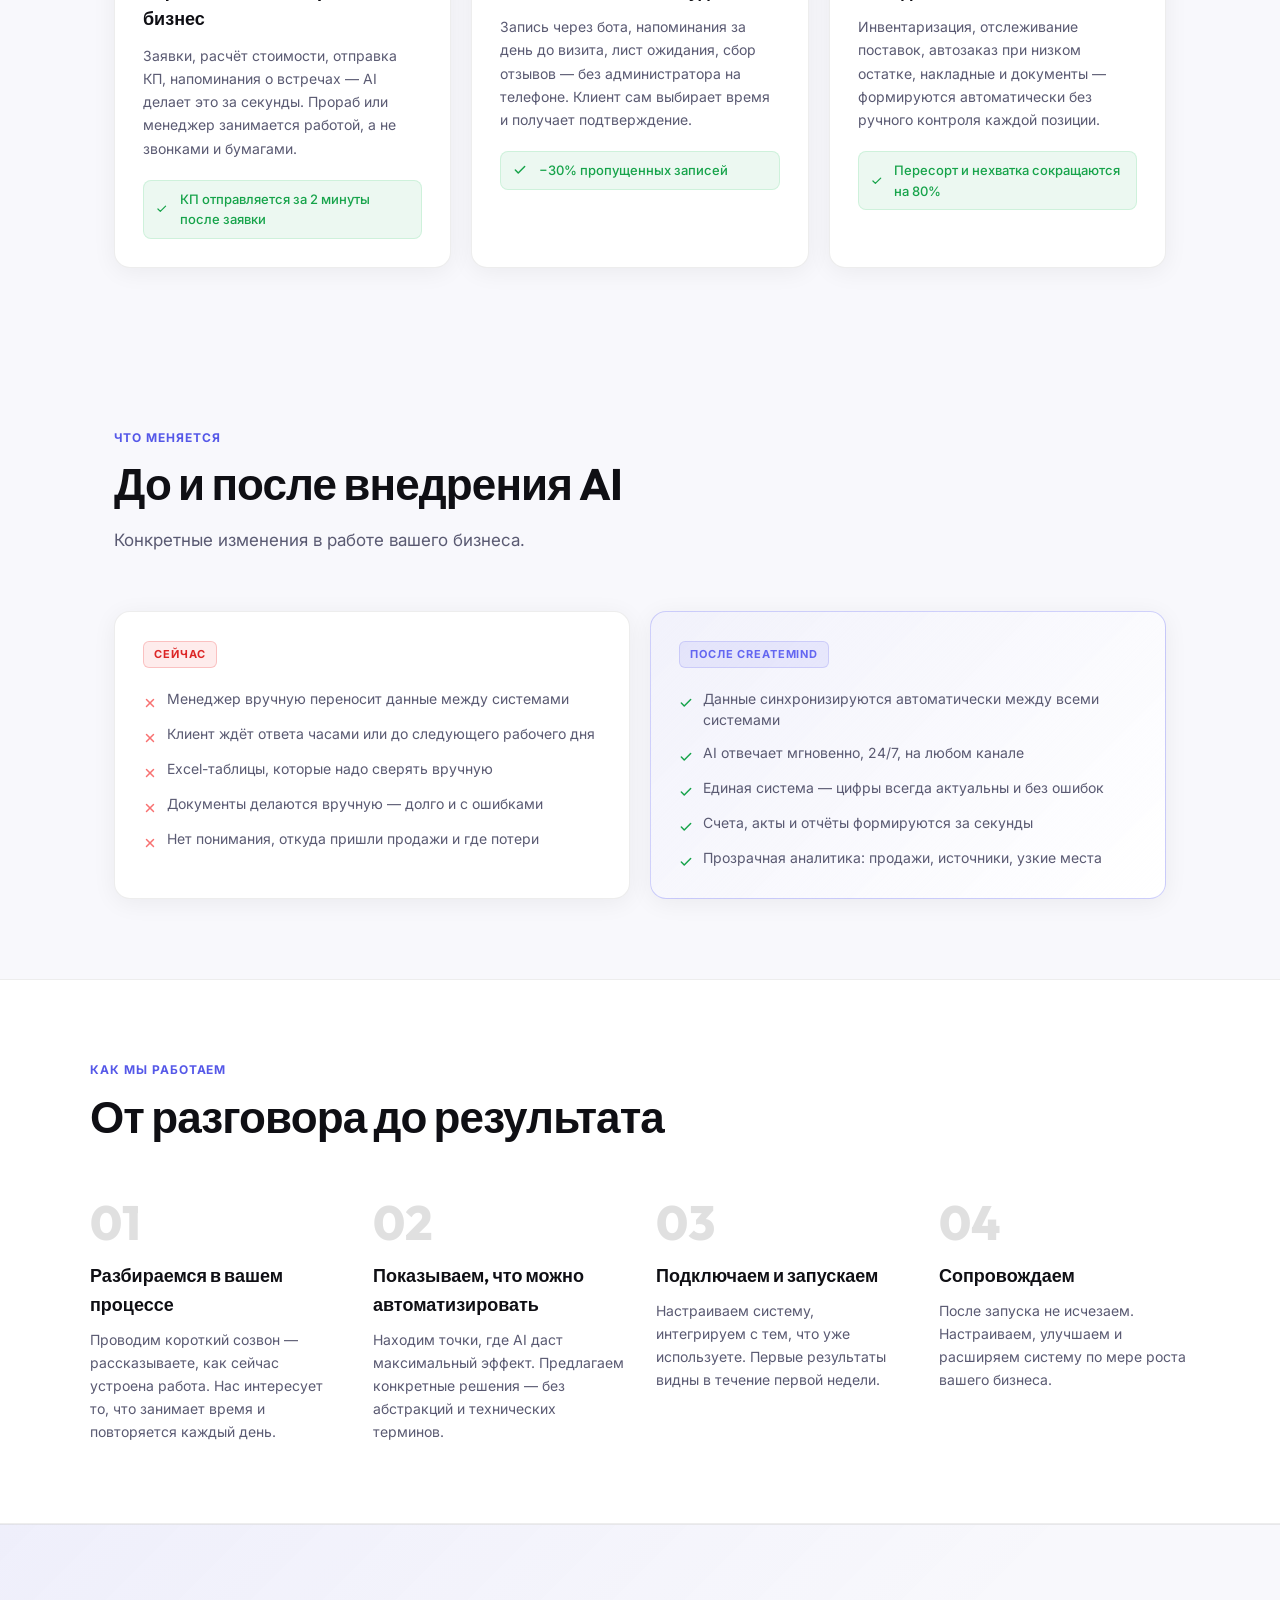
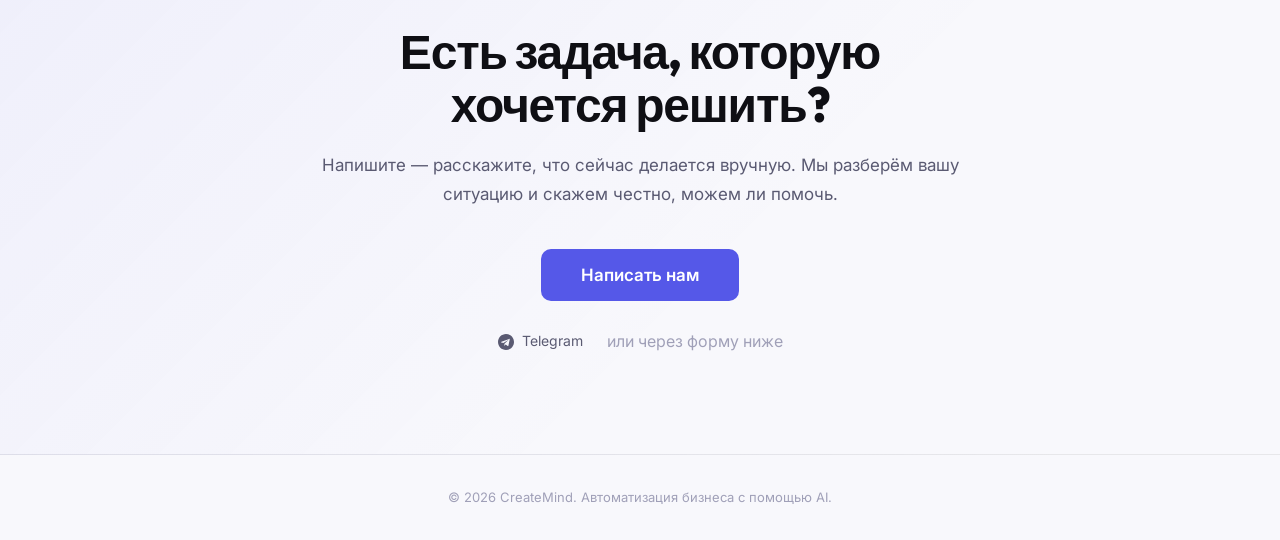
==== commit 583458ef: "feat(v3): add robot head image as high resolution circular favicon with alpha transparency and regis" ====
--- a/index.html
+++ b/index.html
@@ -5,6 +5,7 @@
     <meta name="viewport" content="width=device-width, initial-scale=1.0">
     <title>CreateMind — AI-автоматизация для бизнеса</title>
     <meta name="description" content="Автоматизируем процессы в вашем бизнесе с помощью искусственного интеллекта. AI-помощники, автоматизация продаж, документооборот, клиентский сервис.">
+    <link rel="icon" type="image/png" href="favicon.png?v=2.80">
     <link rel="preconnect" href="https://fonts.googleapis.com">
     <link rel="preconnect" href="https://fonts.gstatic.com" crossorigin>
     <link href="https://fonts.googleapis.com/css2?family=Outfit:wght@300;400;500;600;700;800&family=Inter:wght@300;400;500;600&display=swap" rel="stylesheet">
@@ -1316,6 +1317,6 @@
             if (e.key === 'Escape') closeModal();
         });
     </script>
-    <script src="app.js?v=2.70"></script>
+    <script src="app.js?v=2.80"></script>
 </body>
 </html>
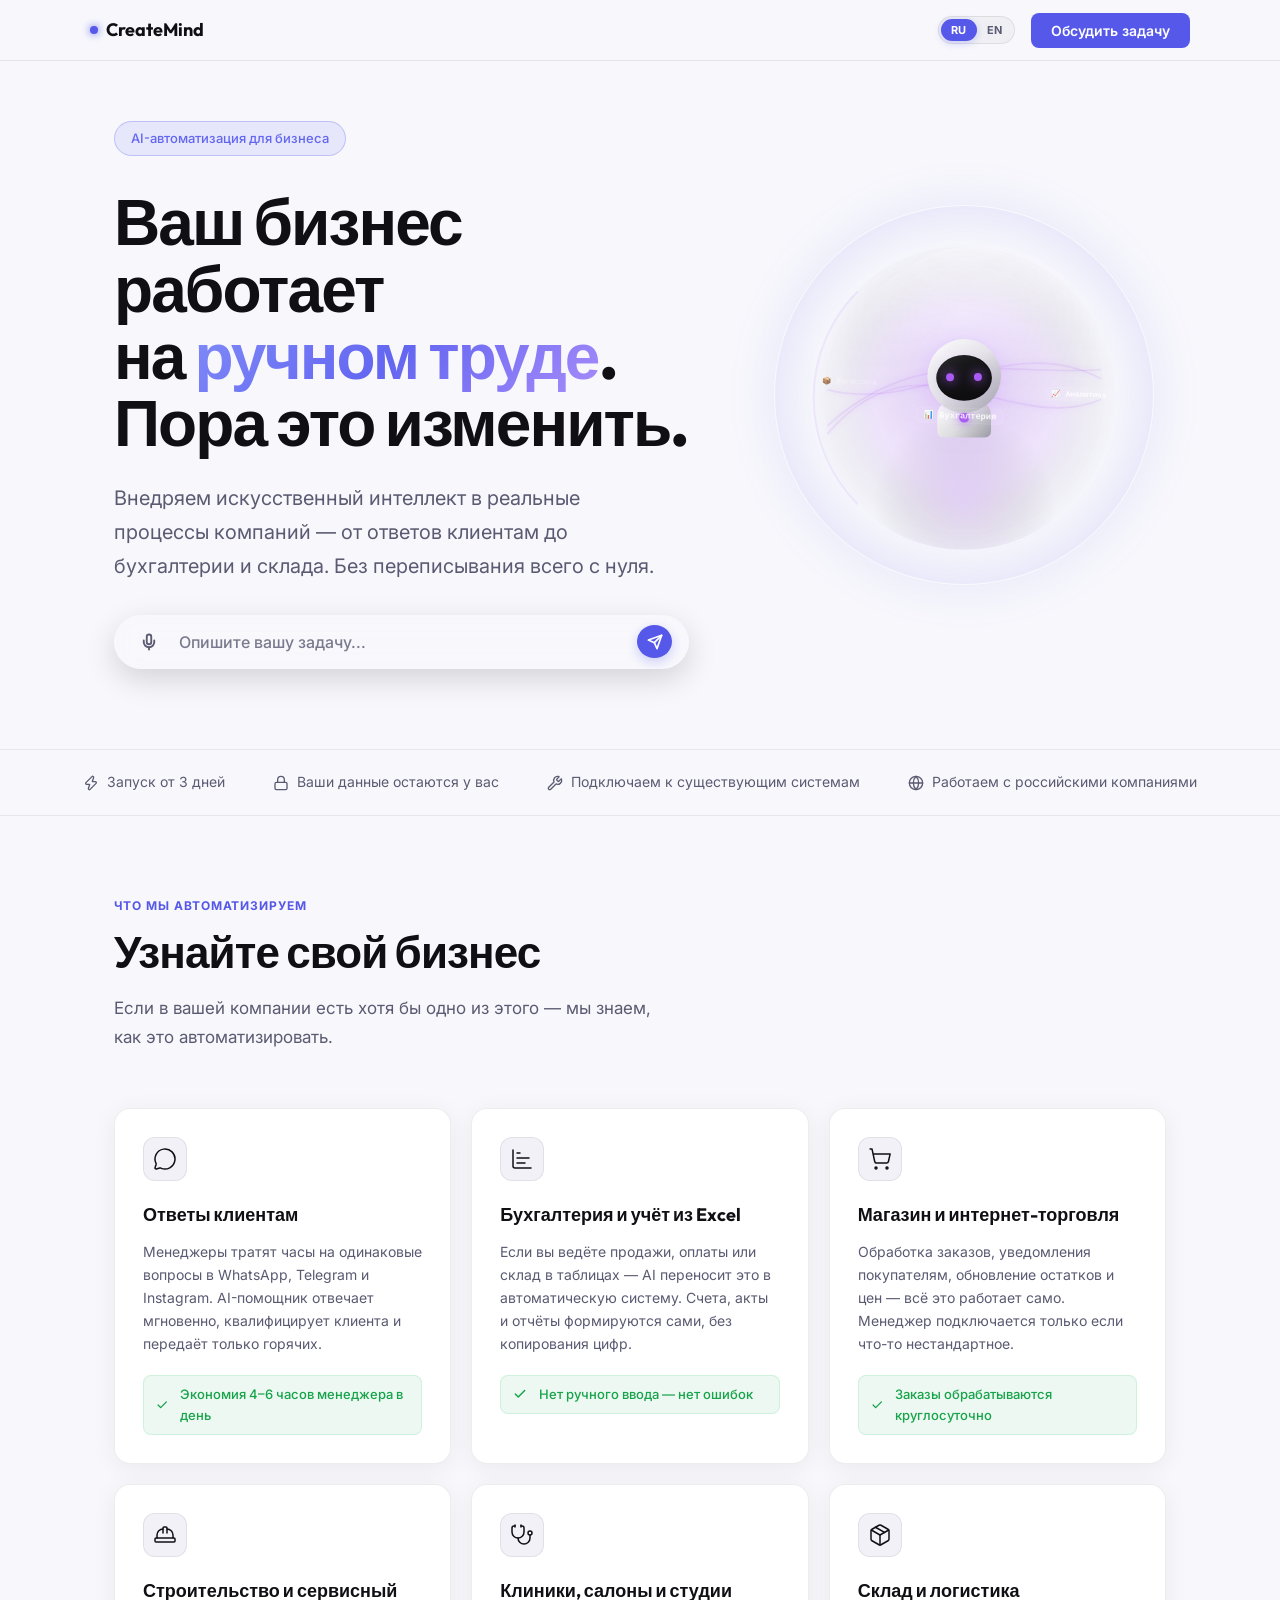
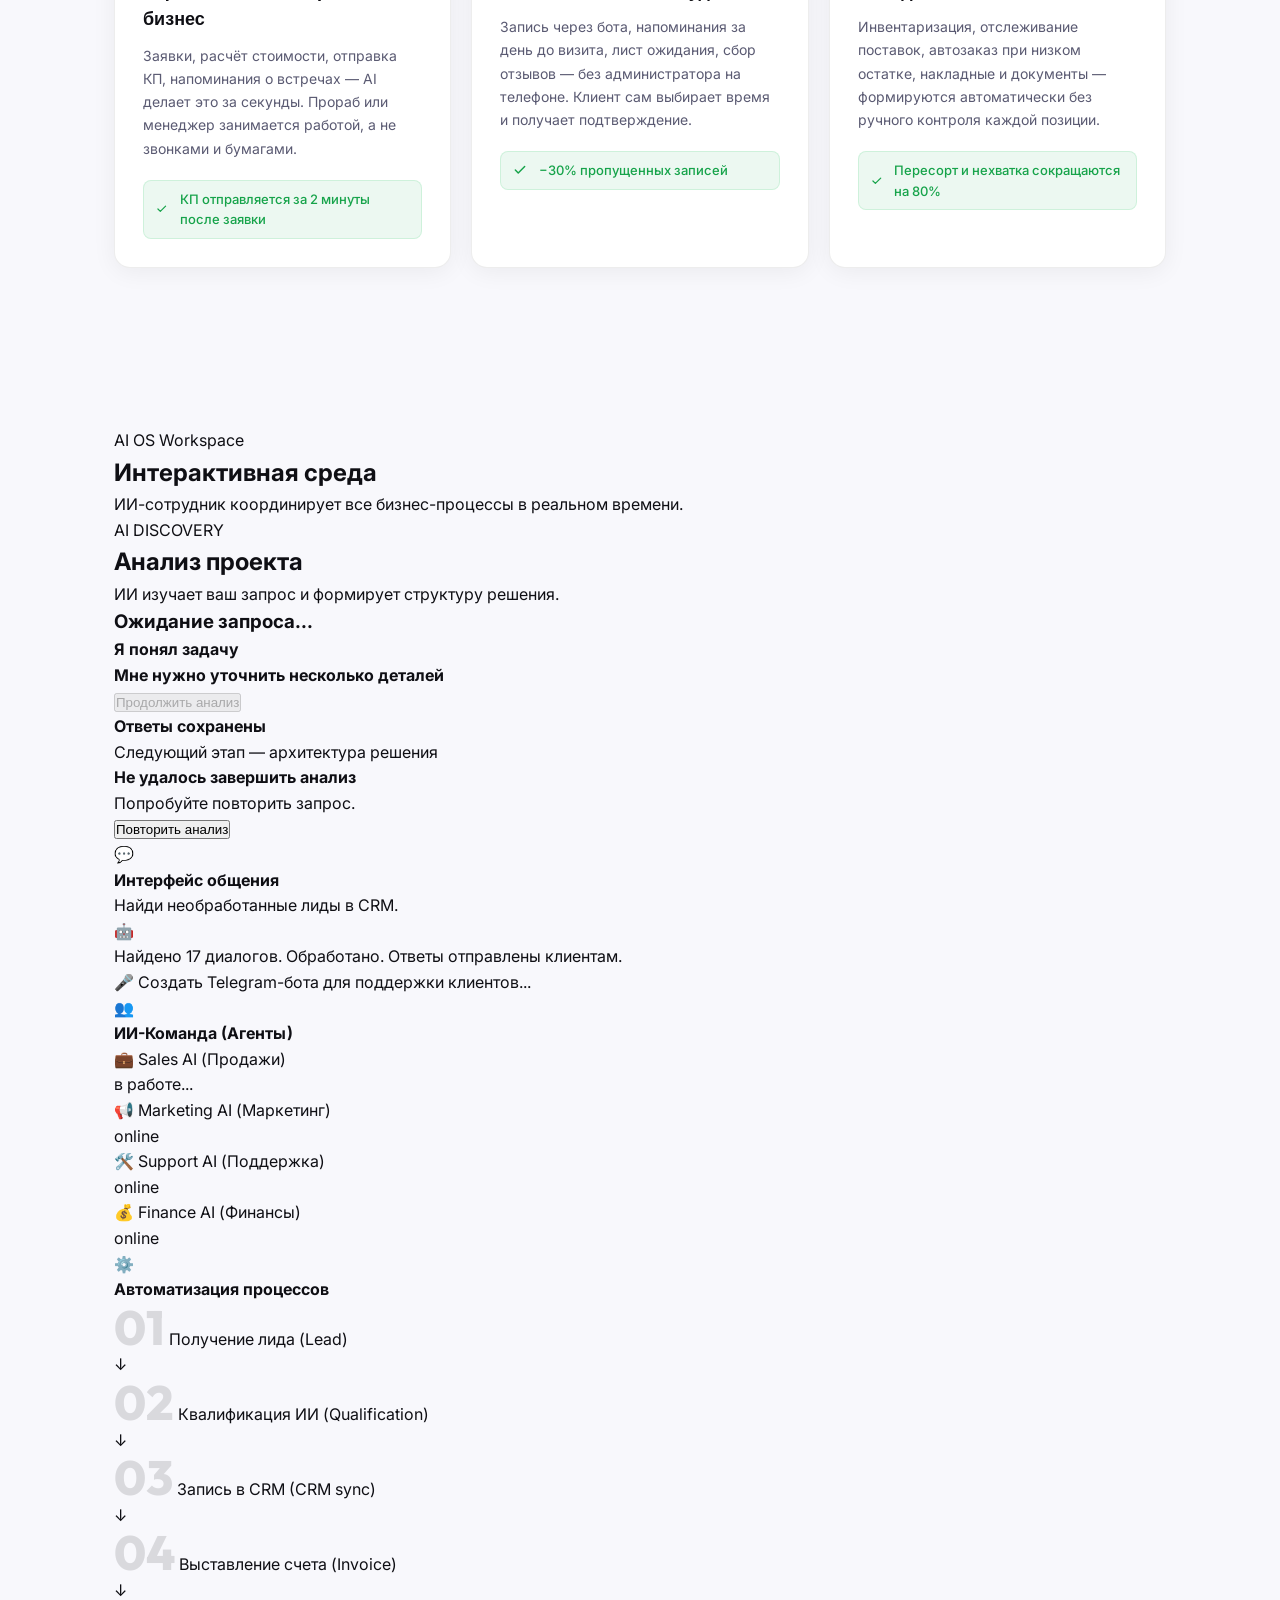
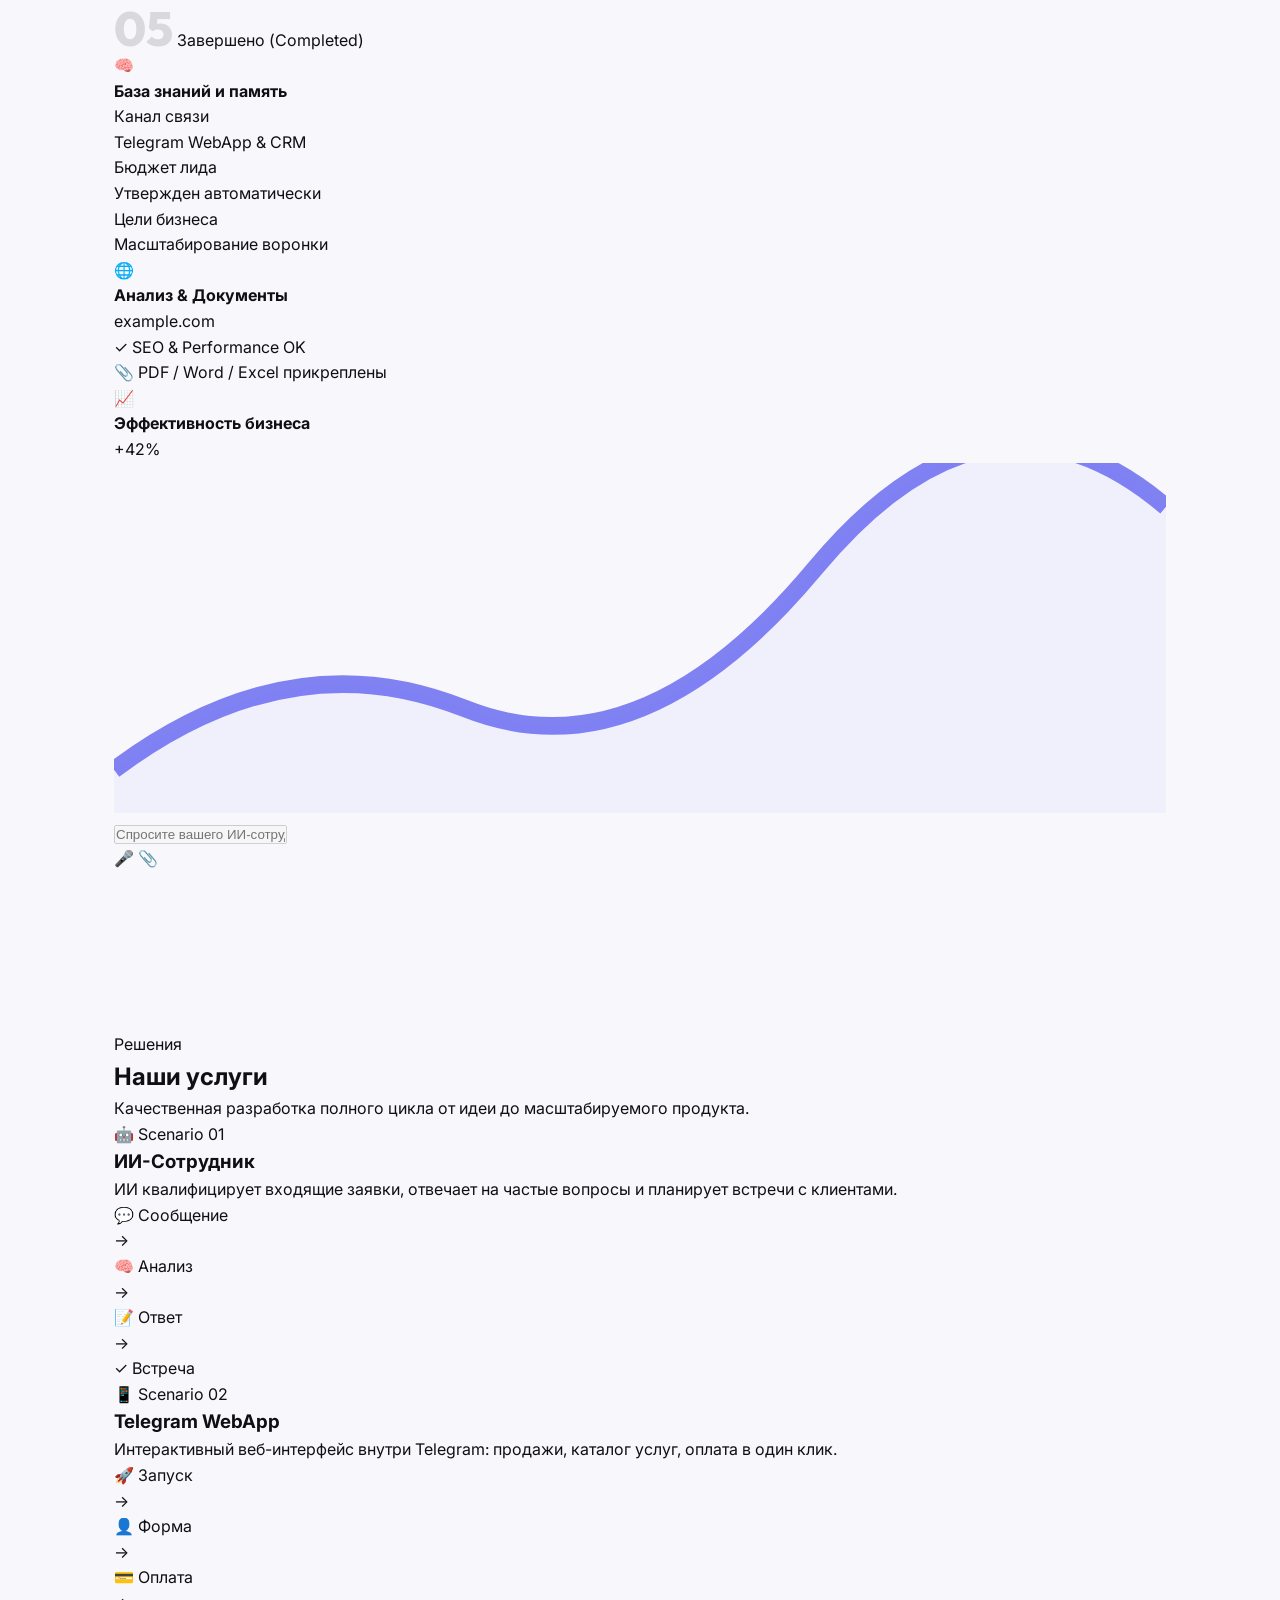
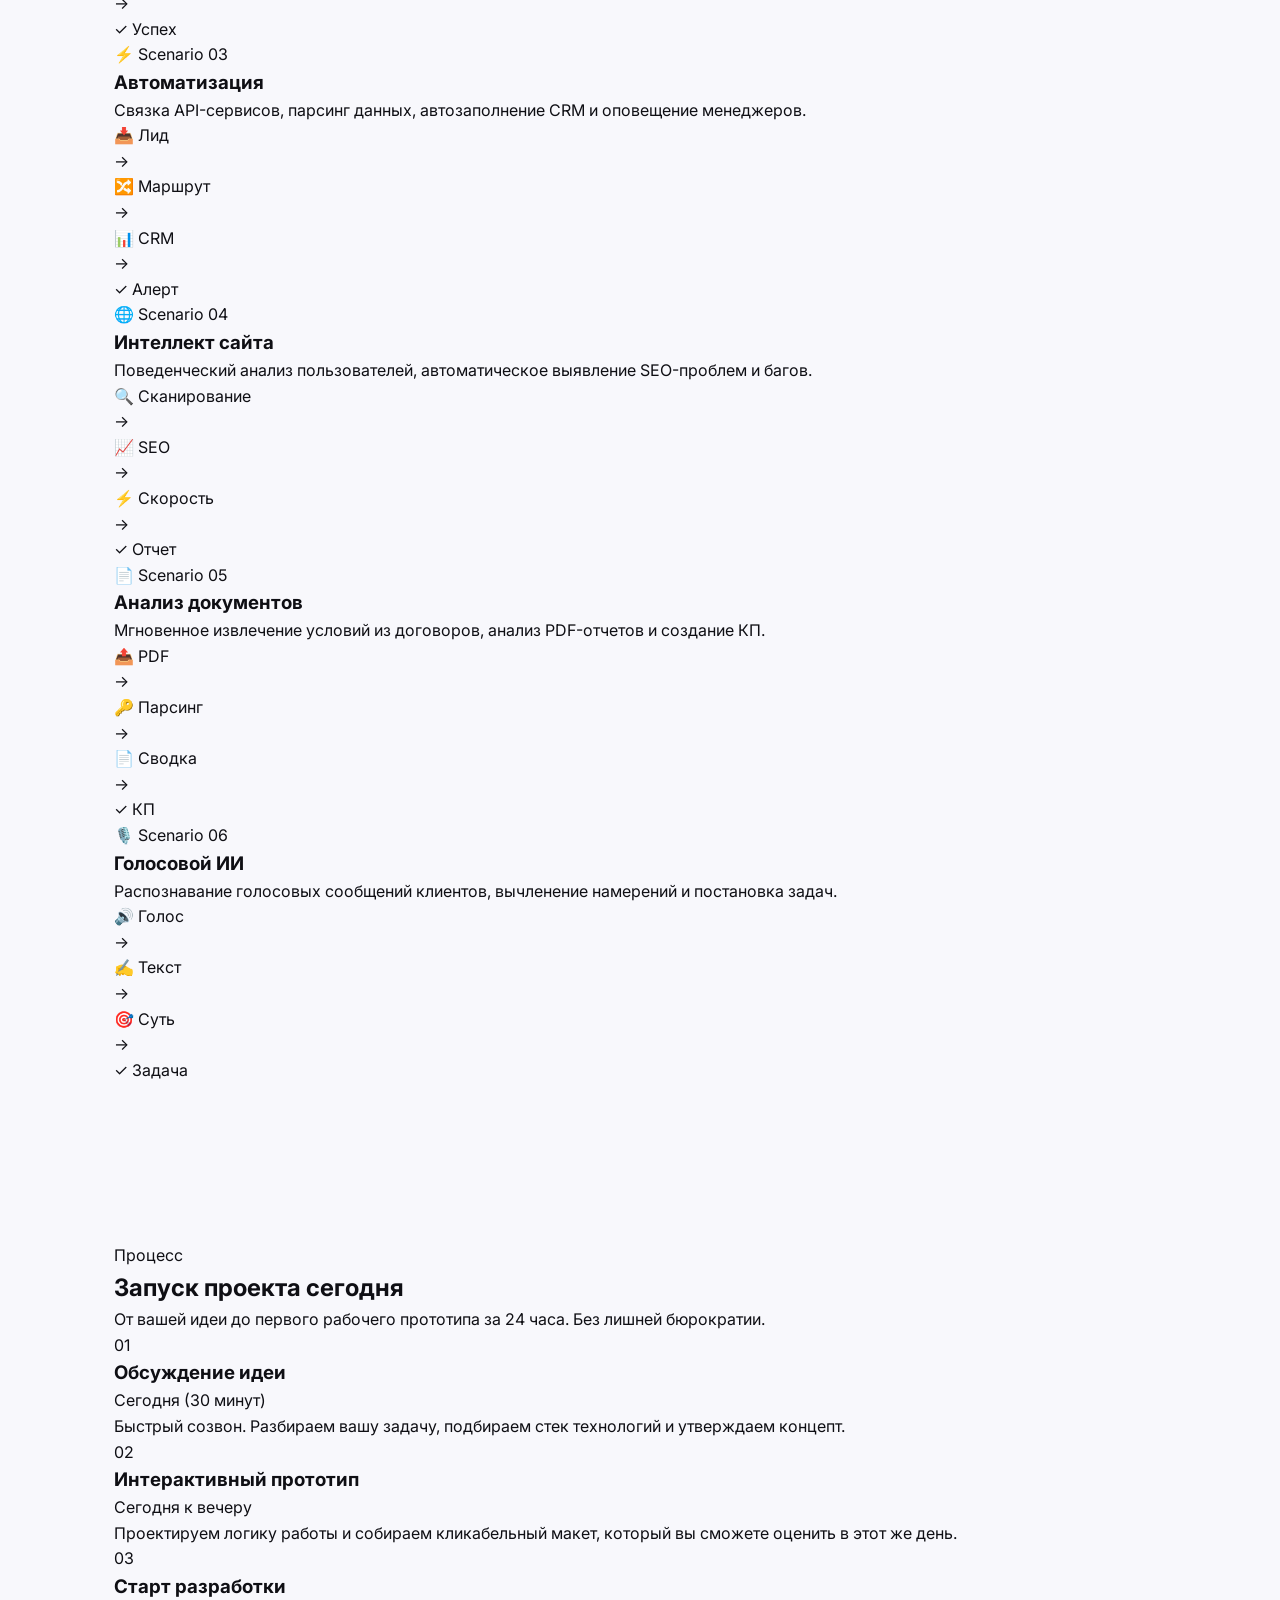
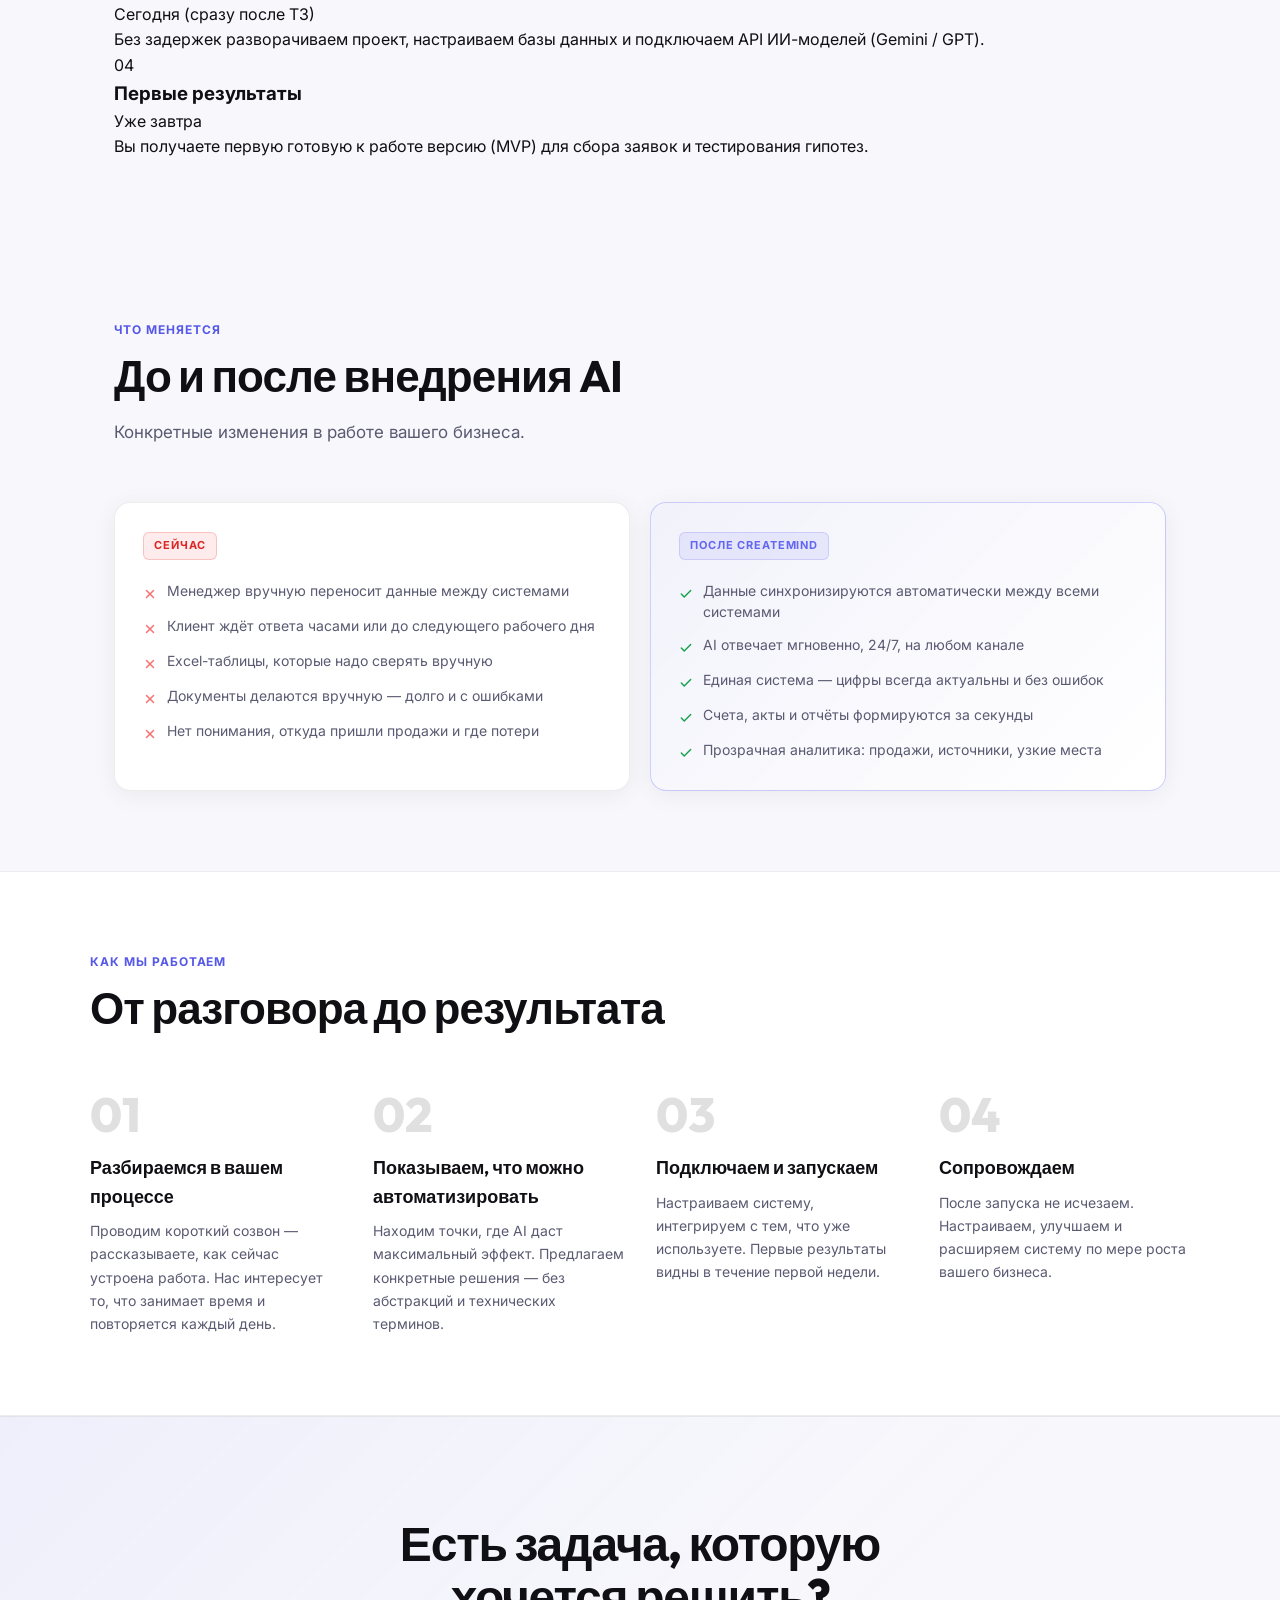
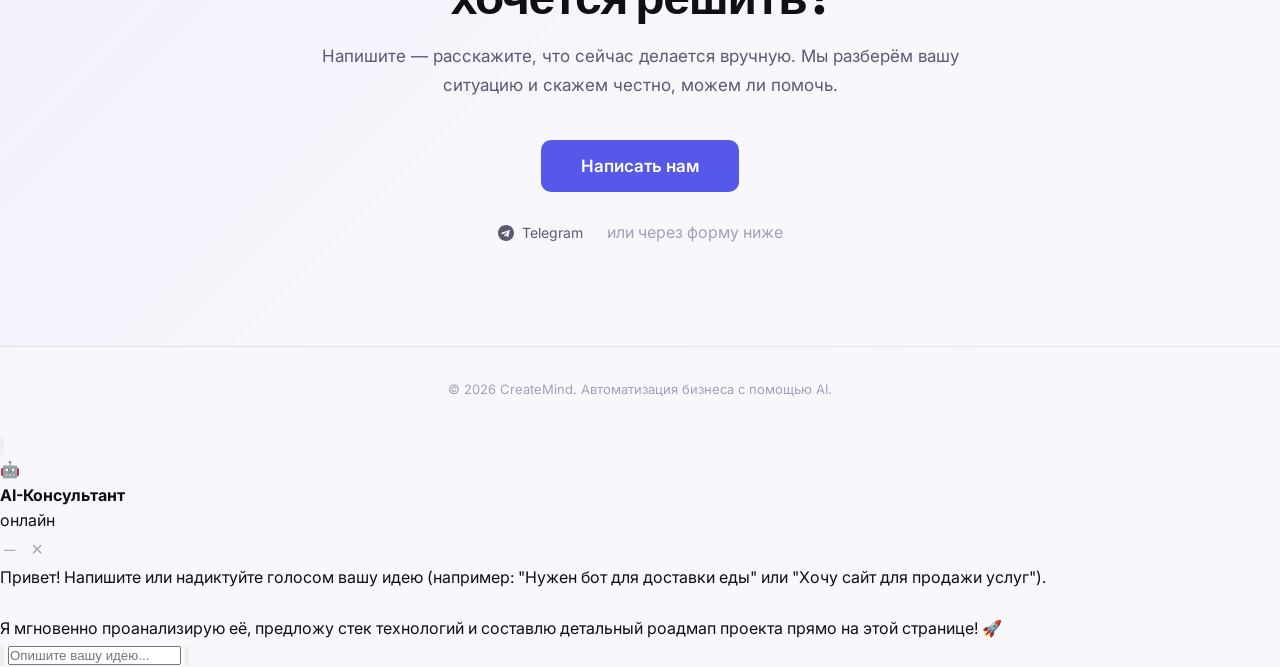
==== commit e684582a: "feat(v3): restore workspace section, add collapsible and draggable chat window" ====
--- a/index.html
+++ b/index.html
@@ -1120,6 +1120,493 @@
         </div>
     </section>
 
+                <!-- Блок AI Workspace (Рабочая область ИИ) -->
+            <section class="section workspace-section collapsed" id="workspace">
+                <div class="section-header">
+                    <span class="section-tag legacy-workspace-header" data-i18n="workspace_tag">AI OS Workspace</span>
+                    <h2 class="legacy-workspace-header" data-i18n="workspace_title">Интерактивная среда</h2>
+                    <p class="legacy-workspace-header" data-i18n="workspace_subtitle">ИИ-сотрудник координирует все бизнес-процессы в реальном времени.</p>
+
+                    <span class="section-tag discovery-workspace-header">AI DISCOVERY</span>
+                    <h2 class="discovery-workspace-header">Анализ проекта</h2>
+                    <p class="discovery-workspace-header">ИИ изучает ваш запрос и формирует структуру решения.</p>
+                </div>
+
+                <!-- Контейнер AI Discovery UX -->
+                <div class="ai-discovery-container" id="ai-discovery" aria-live="polite">
+                    <!-- Заголовок / Основной статус -->
+                    <div class="discovery-header">
+                        <div class="discovery-spinner-wrapper" id="discovery-spinner-wrapper">
+                            <div class="discovery-spinner"></div>
+                        </div>
+                        <h3 id="discovery-status-title" data-i18n="discovery_status_idle">Ожидание запроса...</h3>
+                    </div>
+
+                    <!-- Карточка исходного запроса пользователя -->
+                    <div class="discovery-user-query-card" id="discovery-user-query-card" style="display: none;">
+                        <div class="query-card-tag" data-i18n="discovery_user_query_tag">Ваш запрос</div>
+                        <p class="query-card-text" id="discovery-user-query-text">...</p>
+                    </div>
+
+                    <!-- Бегущие/сменяющиеся индикаторы анализа (Stage 1: Thinking) -->
+                    <div class="discovery-indicators" id="discovery-indicators">
+                        <div class="indicator-item active" id="discovery-current-indicator"></div>
+                    </div>
+
+                    <!-- Выводы понимания проекта (Stage 2: Understanding) -->
+                    <div class="discovery-facts-panel" id="discovery-facts-panel">
+                        <h4 class="panel-title" data-i18n="discovery_understood_title">Я понял задачу</h4>
+                        <div class="facts-list" id="discovery-facts-list">
+                            <!-- Сюда динамически добавляются максимум 4 факта -->
+                        </div>
+                    </div>
+
+                    <!-- Карточка предложения сменить язык интерфейса -->
+                    <div class="discovery-lang-suggestion-card" id="discovery-lang-suggestion-card" style="display: none;">
+                        <div class="suggestion-icon">🌐</div>
+                        <p id="discovery-lang-suggestion-text">It looks like you're communicating in English. Switch the interface to English?</p>
+                        <div class="suggestion-actions">
+                            <button type="button" class="suggestion-btn primary" id="discovery-lang-switch-btn">Switch</button>
+                            <button type="button" class="suggestion-btn secondary" id="discovery-lang-keep-btn">Keep Russian</button>
+                        </div>
+                    </div>
+
+                    <!-- Уточняющие вопросы (Stage 3: Clarifying) -->
+                    <div class="discovery-questions-panel" id="discovery-questions-panel">
+                        <h4 class="panel-title" data-i18n="discovery_clarifying_title">Мне нужно уточнить несколько деталей</h4>
+                        <form id="discovery-questions-form" class="questions-form">
+                            <div class="questions-list" id="discovery-questions-list">
+                                <!-- Сюда динамически добавляются ровно 3 вопроса -->
+                            </div>
+                            <button type="submit" class="discovery-submit-btn" id="discovery-submit-btn" disabled>
+                                <span data-i18n="discovery_submit_btn">Продолжить анализ</span>
+                            </button>
+                        </form>
+                        <div class="discovery-saved-status" id="discovery-saved-status">
+                            <h4 class="saved-title" data-i18n="discovery_saved_title">Ответы сохранены</h4>
+                            <p class="saved-subtitle" data-i18n="discovery_saved_subtitle">Следующий этап — архитектура решения</p>
+                        </div>
+                    </div>
+
+                    <!-- Блок ошибок (Error States) -->
+                    <div class="discovery-error-panel" id="discovery-error-panel">
+                        <h4 class="error-title" data-i18n="discovery_error_title">Не удалось завершить анализ</h4>
+                        <p class="error-subtitle" data-i18n="discovery_error_subtitle">Попробуйте повторить запрос.</p>
+                        <button type="button" class="discovery-retry-btn" id="discovery-retry-btn">
+                            <span data-i18n="discovery_retry_btn">Повторить анализ</span>
+                        </button>
+                    </div>
+                </div>
+
+
+
+                <div class="workspace-grid">
+                    <!-- Карта 1: AI Chat & Voice Assistant -->
+                    <div class="workspace-card card-chat" data-card-index="1">
+                        <div class="card-header-clean">
+                            <span class="card-icon">💬</span>
+                            <h4 data-i18n="card_chat_title">Интерфейс общения</h4>
+                        </div>
+                        <div class="chat-preview-box">
+                            <div class="preview-message user">
+                                <p data-i18n="chat_user_text">Найди необработанные лиды в CRM.</p>
+                            </div>
+                            <div class="preview-message ai">
+                                <div class="ai-avatar-mini">🤖</div>
+                                <p data-i18n="chat_ai_text">Найдено 17 диалогов. Обработано. Ответы отправлены клиентам.</p>
+                            </div>
+                            <div class="voice-wave-container">
+                                <span class="wave-bar"></span>
+                                <span class="wave-bar"></span>
+                                <span class="wave-bar"></span>
+                                <span class="wave-bar"></span>
+                                <span class="wave-bar"></span>
+                                <span class="wave-bar"></span>
+                            </div>
+                            <div class="voice-text-indicator">
+                                🎤 <span data-i18n="voice_text">Создать Telegram-бота для поддержки клиентов...</span>
+                            </div>
+                        </div>
+                    </div>
+
+                    <!-- Карта 2: AI Team (ИИ-Сотрудники) -->
+                    <div class="workspace-card card-team" data-card-index="2">
+                        <div class="card-header-clean">
+                            <span class="card-icon">👥</span>
+                            <h4 data-i18n="card_team_title">ИИ-Команда (Агенты)</h4>
+                        </div>
+                        <div class="team-agents-list">
+                            <div class="agent-item">
+                                <div class="agent-info">
+                                    <span class="agent-avatar-mini">💼</span>
+                                    <span class="agent-name" data-i18n="agent_sales">Sales AI (Продажи)</span>
+                                </div>
+                                <span class="agent-status-badge online"><span class="status-dot"></span> online</span>
+                            </div>
+                            <div class="agent-item">
+                                <div class="agent-info">
+                                    <span class="agent-avatar-mini">📢</span>
+                                    <span class="agent-name" data-i18n="agent_marketing">Marketing AI (Маркетинг)</span>
+                                </div>
+                                <span class="agent-status-badge online"><span class="status-dot"></span> online</span>
+                            </div>
+                            <div class="agent-item">
+                                <div class="agent-info">
+                                    <span class="agent-avatar-mini">🛠️</span>
+                                    <span class="agent-name" data-i18n="agent_support">Support AI (Поддержка)</span>
+                                </div>
+                                <span class="agent-status-badge online"><span class="status-dot"></span> online</span>
+                            </div>
+                            <div class="agent-item">
+                                <div class="agent-info">
+                                    <span class="agent-avatar-mini">💰</span>
+                                    <span class="agent-name" data-i18n="agent_finance">Finance AI (Финансы)</span>
+                                </div>
+                                <span class="agent-status-badge online"><span class="status-dot"></span> online</span>
+                            </div>
+                        </div>
+                    </div>
+
+                    <!-- Карта 3: Workflow / Data Flow -->
+                    <div class="workspace-card card-workflow" data-card-index="3">
+                        <div class="card-header-clean">
+                            <span class="card-icon">⚙️</span>
+                            <h4 data-i18n="card_workflow_title">Автоматизация процессов</h4>
+                        </div>
+                        <div class="workflow-steps-vertical">
+                            <div class="flow-step active" id="flow-lead">
+                                <span class="step-num">01</span>
+                                <span class="step-label" data-i18n="flow_lead">Получение лида (Lead)</span>
+                            </div>
+                            <div class="flow-step-arrow">↓</div>
+                            <div class="flow-step" id="flow-qual">
+                                <span class="step-num">02</span>
+                                <span class="step-label" data-i18n="flow_qual">Квалификация ИИ (Qualification)</span>
+                            </div>
+                            <div class="flow-step-arrow">↓</div>
+                            <div class="flow-step" id="flow-crm">
+                                <span class="step-num">03</span>
+                                <span class="step-label" data-i18n="flow_crm">Запись в CRM (CRM sync)</span>
+                            </div>
+                            <div class="flow-step-arrow">↓</div>
+                            <div class="flow-step" id="flow-invoice">
+                                <span class="step-num">04</span>
+                                <span class="step-label" data-i18n="flow_invoice">Выставление счета (Invoice)</span>
+                            </div>
+                            <div class="flow-step-arrow">↓</div>
+                            <div class="flow-step" id="flow-completed">
+                                <span class="step-num">05</span>
+                                <span class="step-label" data-i18n="flow_complete">Завершено (Completed)</span>
+                            </div>
+                        </div>
+                    </div>
+
+                    <!-- Карта 4: Memory (Память ИИ) -->
+                    <div class="workspace-card card-memory" data-card-index="4">
+                        <div class="card-header-clean">
+                            <span class="card-icon">🧠</span>
+                            <h4 data-i18n="card_memory_title">База знаний и память</h4>
+                        </div>
+                        <div class="memory-blocks">
+                            <div class="memory-item">
+                                <span class="memory-tag" data-i18n="mem_tag_comm">Канал связи</span>
+                                <p class="memory-val" data-i18n="mem_val_comm">Telegram WebApp & CRM</p>
+                            </div>
+                            <div class="memory-item">
+                                <span class="memory-tag" data-i18n="mem_tag_budget">Бюджет лида</span>
+                                <p class="memory-val" data-i18n="mem_val_budget">Утвержден автоматически</p>
+                            </div>
+                            <div class="memory-item">
+                                <span class="memory-tag" data-i18n="mem_tag_goals">Цели бизнеса</span>
+                                <p class="memory-val" data-i18n="mem_val_goals">Масштабирование воронки</p>
+                            </div>
+                        </div>
+                    </div>
+
+                    <!-- Карта 5: Website Analysis & Documents -->
+                    <div class="workspace-card card-web-docs" data-card-index="5">
+                        <div class="card-header-clean">
+                            <span class="card-icon">🌐</span>
+                            <h4 data-i18n="card_analysis_title">Анализ & Документы</h4>
+                        </div>
+                        <div class="web-analysis-preview">
+                            <div class="web-url">example.com</div>
+                            <div class="analysis-status positive">✓ SEO & Performance OK</div>
+                            <div class="doc-drop-zone">
+                                <span class="doc-icon">📎</span>
+                                <span class="doc-label" data-i18n="doc_drop">PDF / Word / Excel прикреплены</span>
+                            </div>
+                        </div>
+                    </div>
+
+                    <!-- Карта 6: Analytics Graph -->
+                    <div class="workspace-card card-analytics" data-card-index="6">
+                        <div class="card-header-clean">
+                            <span class="card-icon">📈</span>
+                            <h4 data-i18n="card_analytics_title">Эффективность бизнеса</h4>
+                        </div>
+                        <div class="analytics-preview-box">
+                            <div class="efficiency-badge">+42%</div>
+                            <div class="mini-chart-svg-container">
+                                <svg class="mini-chart-svg" viewBox="0 0 120 40">
+                                    <path d="M 0 35 Q 20 20 40 28 T 80 12 T 120 5" fill="none" stroke="rgba(99, 102, 241, 0.8)" stroke-width="2"/>
+                                    <path d="M 0 35 Q 20 20 40 28 T 80 12 T 120 5 L 120 40 L 0 40 Z" fill="rgba(99, 102, 241, 0.05)"/>
+                                </svg>
+                            </div>
+                        </div>
+                    </div>
+                </div>
+
+                <!-- Ввод для ИИ под картами -->
+                <div class="workspace-input-bar">
+                    <div class="input-glass-container">
+                        <input type="text" id="workspace-ai-input" placeholder="Спросите вашего ИИ-сотрудника..." data-i18n-placeholder="workspace_input_placeholder" disabled>
+                        <div class="input-actions-icons">
+                            <span class="input-action-icon">🎤</span>
+                            <span class="input-action-icon">📎</span>
+                        </div>
+                    </div>
+                </div>
+            </section>
+
+            <!-- Блок 3: Услуги -->
+            <section class="section services-detailed reveal" id="services-list">
+                <div class="section-header">
+                    <span class="section-tag" data-i18n="services_tag">Решения</span>
+                    <h2 data-i18n="services_title">Наши услуги</h2>
+                    <p data-i18n="services_subtitle">Качественная разработка полного цикла от идеи до масштабируемого продукта.</p>
+                </div>
+                <div class="services-grid">
+                    <!-- Карточка 1: AI Employee -->
+                    <div class="service-card" data-tilt>
+                        <div class="service-card-header">
+                            <span class="service-mini-tag">🤖 Scenario 01</span>
+                            <h3 data-i18n="service_1_title">ИИ-Сотрудник</h3>
+                        </div>
+                        <p class="service-card-desc" data-i18n="service_1_desc">ИИ заменяет оператора: квалифицирует клиентов, отвечает на вопросы и планирует созвоны.</p>
+                        <div class="mini-workflow">
+                            <div class="mini-step" style="--i:0">
+                                <span class="mini-step-icon">💬</span>
+                                <span class="mini-step-text" data-i18n="s1_step1">Message</span>
+                            </div>
+                            <span class="mini-arrow" style="--i:0">→</span>
+                            <div class="mini-step" style="--i:1">
+                                <span class="mini-step-icon">🧠</span>
+                                <span class="mini-step-text" data-i18n="s1_step2">Analyze</span>
+                            </div>
+                            <span class="mini-arrow" style="--i:1">→</span>
+                            <div class="mini-step" style="--i:2">
+                                <span class="mini-step-icon">📝</span>
+                                <span class="mini-step-text" data-i18n="s1_step3">Reply</span>
+                            </div>
+                            <span class="mini-arrow" style="--i:2">→</span>
+                            <div class="mini-step" style="--i:3">
+                                <span class="mini-step-icon">✓</span>
+                                <span class="mini-step-text" data-i18n="s1_step4">Booked</span>
+                            </div>
+                        </div>
+                    </div>
+
+                    <!-- Карточка 2: Telegram Mini App -->
+                    <div class="service-card" data-tilt>
+                        <div class="service-card-header">
+                            <span class="service-mini-tag">📱 Scenario 02</span>
+                            <h3 data-i18n="service_2_title">Telegram WebApp</h3>
+                        </div>
+                        <p class="service-card-desc" data-i18n="service_2_desc">Интерактивный веб-интерфейс внутри Telegram: продажи, каталог услуг, оплата в 1 клик.</p>
+                        <div class="mini-workflow">
+                            <div class="mini-step" style="--i:0">
+                                <span class="mini-step-icon">🚀</span>
+                                <span class="mini-step-text" data-i18n="s2_step1">Open</span>
+                            </div>
+                            <span class="mini-arrow" style="--i:0">→</span>
+                            <div class="mini-step" style="--i:1">
+                                <span class="mini-step-icon">👤</span>
+                                <span class="mini-step-text" data-i18n="s2_step2">Form</span>
+                            </div>
+                            <span class="mini-arrow" style="--i:1">→</span>
+                            <div class="mini-step" style="--i:2">
+                                <span class="mini-step-icon">💳</span>
+                                <span class="mini-step-text" data-i18n="s2_step3">Pay</span>
+                            </div>
+                            <span class="mini-arrow" style="--i:2">→</span>
+                            <div class="mini-step" style="--i:3">
+                                <span class="mini-step-icon">✓</span>
+                                <span class="mini-step-text" data-i18n="s2_step4">Done</span>
+                            </div>
+                        </div>
+                    </div>
+
+                    <!-- Карточка 3: Business Automation -->
+                    <div class="service-card" data-tilt>
+                        <div class="service-card-header">
+                            <span class="service-mini-tag">⚡ Scenario 03</span>
+                            <h3 data-i18n="service_3_title">Автоматизация</h3>
+                        </div>
+                        <p class="service-card-desc" data-i18n="service_3_desc">Автоматическое распределение лидов, мгновенная отправка данных в CRM и уведомление менеджеров.</p>
+                        <div class="mini-workflow">
+                            <div class="mini-step" style="--i:0">
+                                <span class="mini-step-icon">📥</span>
+                                <span class="mini-step-text" data-i18n="s3_step1">Lead</span>
+                            </div>
+                            <span class="mini-arrow" style="--i:0">→</span>
+                            <div class="mini-step" style="--i:1">
+                                <span class="mini-step-icon">🔀</span>
+                                <span class="mini-step-text" data-i18n="s3_step2">Route</span>
+                            </div>
+                            <span class="mini-arrow" style="--i:1">→</span>
+                            <div class="mini-step" style="--i:2">
+                                <span class="mini-step-icon">📊</span>
+                                <span class="mini-step-text" data-i18n="s3_step3">CRM</span>
+                            </div>
+                            <span class="mini-arrow" style="--i:2">→</span>
+                            <div class="mini-step" style="--i:3">
+                                <span class="mini-step-icon">✓</span>
+                                <span class="mini-step-text" data-i18n="s3_step4">Alert</span>
+                            </div>
+                        </div>
+                    </div>
+
+                    <!-- Карточка 4: Website Intelligence -->
+                    <div class="service-card" data-tilt>
+                        <div class="service-card-header">
+                            <span class="service-mini-tag">🌐 Scenario 04</span>
+                            <h3 data-i18n="service_4_title">Интеллект сайта</h3>
+                        </div>
+                        <p class="service-card-desc" data-i18n="service_4_desc">Умный ИИ-анализ поведения пользователей, авто-поиск багов, проверка SEO и скорость загрузки.</p>
+                        <div class="mini-workflow">
+                            <div class="mini-step" style="--i:0">
+                                <span class="mini-step-icon">🔍</span>
+                                <span class="mini-step-text" data-i18n="s4_step1">Scan</span>
+                            </div>
+                            <span class="mini-arrow" style="--i:0">→</span>
+                            <div class="mini-step" style="--i:1">
+                                <span class="mini-step-icon">📈</span>
+                                <span class="mini-step-text" data-i18n="s4_step2">SEO</span>
+                            </div>
+                            <span class="mini-arrow" style="--i:1">→</span>
+                            <div class="mini-step" style="--i:2">
+                                <span class="mini-step-icon">⚡</span>
+                                <span class="mini-step-text" data-i18n="s4_step3">Perf</span>
+                            </div>
+                            <span class="mini-arrow" style="--i:2">→</span>
+                            <div class="mini-step" style="--i:3">
+                                <span class="mini-step-icon">✓</span>
+                                <span class="mini-step-text" data-i18n="s4_step4">Report</span>
+                            </div>
+                        </div>
+                    </div>
+
+                    <!-- Карточка 5: Documents AI -->
+                    <div class="service-card" data-tilt>
+                        <div class="service-card-header">
+                            <span class="service-mini-tag">📄 Scenario 05</span>
+                            <h3 data-i18n="service_5_title">Анализ документов</h3>
+                        </div>
+                        <p class="service-card-desc" data-i18n="service_5_desc">ИИ мгновенно вычленяет суть из PDF-договоров, отчетов и формирует коммерческие предложения.</p>
+                        <div class="mini-workflow">
+                            <div class="mini-step" style="--i:0">
+                                <span class="mini-step-icon">📤</span>
+                                <span class="mini-step-text" data-i18n="s5_step1">PDF</span>
+                            </div>
+                            <span class="mini-arrow" style="--i:0">→</span>
+                            <div class="mini-step" style="--i:1">
+                                <span class="mini-step-icon">🔑</span>
+                                <span class="mini-step-text" data-i18n="s5_step2">Extract</span>
+                            </div>
+                            <span class="mini-arrow" style="--i:1">→</span>
+                            <div class="mini-step" style="--i:2">
+                                <span class="mini-step-icon">📄</span>
+                                <span class="mini-step-text" data-i18n="s5_step3">Summary</span>
+                            </div>
+                            <span class="mini-arrow" style="--i:2">→</span>
+                            <div class="mini-step" style="--i:3">
+                                <span class="mini-step-icon">✓</span>
+                                <span class="mini-step-text" data-i18n="s5_step4">Proposal</span>
+                            </div>
+                        </div>
+                    </div>
+
+                    <!-- Карточка 6: Voice AI -->
+                    <div class="service-card" data-tilt>
+                        <div class="service-card-header">
+                            <span class="service-mini-tag">🎙️ Scenario 06</span>
+                            <h3 data-i18n="service_6_title">Голосовой ИИ</h3>
+                        </div>
+                        <p class="service-card-desc" data-i18n="service_6_desc">Распознавание голосовых сообщений клиентов, вычленение сути и авто-создание задач для команды.</p>
+                        <div class="mini-workflow">
+                            <div class="mini-step" style="--i:0">
+                                <span class="mini-step-icon">🔊</span>
+                                <span class="mini-step-text" data-i18n="s6_step1">Voice</span>
+                            </div>
+                            <span class="mini-arrow" style="--i:0">→</span>
+                            <div class="mini-step" style="--i:1">
+                                <span class="mini-step-icon">✍️</span>
+                                <span class="mini-step-text" data-i18n="s6_step2">Text</span>
+                            </div>
+                            <span class="mini-arrow" style="--i:1">→</span>
+                            <div class="mini-step" style="--i:2">
+                                <span class="mini-step-icon">🎯</span>
+                                <span class="mini-step-text" data-i18n="s6_step3">Intent</span>
+                            </div>
+                            <span class="mini-arrow" style="--i:2">→</span>
+                            <div class="mini-step" style="--i:3">
+                                <span class="mini-step-icon">✓</span>
+                                <span class="mini-step-text" data-i18n="s6_step4">Task</span>
+                            </div>
+                        </div>
+                    </div>
+                </div>
+            </section>
+
+    
+            <!-- Блок 4: Сроки и этапы -->
+            <section class="section timeline-section reveal" id="timeline">
+                <div class="section-header">
+                    <span class="section-tag" data-i18n="timeline_tag">Процесс</span>
+                    <h2 data-i18n="timeline_title">Запуск проекта <span class="gradient-text">сегодня</span></h2>
+                    <p data-i18n="timeline_subtitle">От вашей идеи до первого рабочего прототипа за 24 часа. Без лишней бюрократии.</p>
+                </div>
+
+                <div class="timeline">
+                    <div class="timeline-item">
+                        <div class="timeline-number">01</div>
+                        <div class="timeline-content">
+                            <h3 data-i18n="timeline_step_1_title">Обсуждение идеи</h3>
+                            <span class="timeline-duration" data-i18n="timeline_step_1_time">Сегодня (30 минут)</span>
+                            <p data-i18n="timeline_step_1_desc">Быстрый созвон. Разбираем вашу задачу, подбираем стек технологий и утверждаем концепт.</p>
+                        </div>
+                    </div>
+
+                    <div class="timeline-item">
+                        <div class="timeline-number">02</div>
+                        <div class="timeline-content">
+                            <h3 data-i18n="timeline_step_2_title">Интерактивный прототип</h3>
+                            <span class="timeline-duration" data-i18n="timeline_step_2_time">Сегодня к вечеру</span>
+                            <p data-i18n="timeline_step_2_desc">Проектируем логику работы и собираем кликабельный макет, который вы сможете оценить в этот же день.</p>
+                        </div>
+                    </div>
+
+                    <div class="timeline-item">
+                        <div class="timeline-number">03</div>
+                        <div class="timeline-content">
+                            <h3 data-i18n="timeline_step_3_title">Старт разработки</h3>
+                            <span class="timeline-duration" data-i18n="timeline_step_3_time">Сегодня (сразу после ТЗ)</span>
+                            <p data-i18n="timeline_step_3_desc">Без задержек разворачиваем проект, настраиваем базы данных и подключаем API ИИ-моделей (Gemini / GPT).</p>
+                        </div>
+                    </div>
+
+                    <div class="timeline-item">
+                        <div class="timeline-number">04</div>
+                        <div class="timeline-content">
+                            <h3 data-i18n="timeline_step_4_title">Первые результаты</h3>
+                            <span class="timeline-duration" data-i18n="timeline_step_4_time">Уже завтра</span>
+                            <p data-i18n="timeline_step_4_desc">Вы получаете первую готовую к работе версию (MVP) для сбора заявок и тестирования гипотез.</p>
+                        </div>
+                    </div>
+                </div>
+            </section>
+
     <!-- BEFORE / AFTER -->
     <section class="section" id="compare">
         <div class="section-label">Что меняется</div>
@@ -1317,6 +1804,78 @@
             if (e.key === 'Escape') closeModal();
         });
     </script>
+    
+        </div>
+
+    <!-- Уведомления (Toast) -->
+    <div id="toast" class="toast hidden"></div>
+
+    <!-- Виджет Чат-ассистента -->
+    <div class="chat-widget-container">
+        <!-- Кнопка вызова (Бабл) -->
+        <button id="chat-trigger" class="chat-trigger-btn" aria-label="Открыть AI чат">
+            <span class="trigger-icon">
+                <!-- Кастомный волшебный робот SVG -->
+                <svg class="magic-robot-svg" viewBox="0 0 24 24" fill="none" stroke="currentColor" stroke-width="2">
+                    <path d="M12 2V5" stroke-linecap="round"/>
+                    <circle cx="12" cy="5" r="1" fill="currentColor"/>
+                    <rect x="4" y="9" width="16" height="11" rx="3" fill="rgba(99, 102, 241, 0.1)"/>
+                    <line x1="8" y1="14" x2="8.01" y2="14" stroke-width="3" stroke-linecap="round" class="robot-eye-left"/>
+                    <line x1="16" y1="14" x2="16.01" y2="14" stroke-width="3" stroke-linecap="round" class="robot-eye-right"/>
+                    <path d="M9 17h6" stroke-linecap="round"/>
+                    <path d="M2 12h2M20 12h2" stroke-linecap="round"/>
+                </svg>
+            </span>
+            <span class="trigger-pulse"></span>
+        </button>
+
+        <!-- Окно чата -->
+        <div id="chat-window" class="chat-window hidden">
+            <div class="chat-header">
+                <div class="chat-header-info">
+                    <span class="chat-avatar">🤖</span>
+                    <div>
+                        <h4 data-i18n="chat_header_title">AI-Консультант</h4>
+                        <p class="status-online"><span class="status-dot"></span> <span data-i18n="chat_status_text">онлайн</span></p>
+                    </div>
+                </div>
+                <div class="chat-header-actions" style="display: flex; gap: 8px; align-items: center;">
+                    <button id="chat-minimize" class="chat-minimize-btn" title="Свернуть" style="background: none; border: none; color: var(--text-dim); cursor: pointer; font-size: 16px; padding: 4px; display: flex; align-items: center; justify-content: center; transition: color 0.2s;">&#9472;</button>
+                    <button id="chat-close" class="chat-close-btn" style="background: none; border: none; color: var(--text-dim); cursor: pointer; font-size: 20px; padding: 4px; display: flex; align-items: center; justify-content: center; transition: color 0.2s;">&times;</button>
+                </div>
+            </div>
+            
+            <div id="chat-messages" class="chat-messages">
+                <div class="message system-message" data-i18n="chat_welcome_msg">
+                    Привет! Напишите или надиктуйте голосом вашу идею (например: "Нужен бот для доставки еды" или "Хочу сайт для продажи услуг").
+                    <br><br>
+                    Я мгновенно проанализирую её, предложу стек технологий и составлю детальный роадмап проекта прямо на этой странице! 🚀
+                </div>
+            </div>
+
+            <div class="chat-input-area">
+                <button id="voice-btn" class="voice-record-btn" title="Надиктовать голосом">
+                    <svg viewBox="0 0 24 24" fill="none" stroke="currentColor" stroke-width="2" class="mic-icon">
+                        <path d="M12 1a3 3 0 0 0-3 3v8a3 3 0 0 0 6 0V4a3 3 0 0 0-3-3z"/>
+                        <path d="M19 10v2a7 7 0 0 1-14 0v-2"/>
+                        <line x1="12" y1="19" x2="12" y2="23"/>
+                        <line x1="8" y1="23" x2="16" y2="23"/>
+                    </svg>
+                </button>
+                <input type="text" id="chat-input" placeholder="Опишите вашу идею..." data-i18n-placeholder="chat_input_placeholder" autocomplete="off">
+                <button id="chat-send" class="chat-send-btn">
+                    <svg viewBox="0 0 24 24" fill="none" stroke="currentColor" stroke-width="2" class="send-icon">
+                        <line x1="22" y1="2" x2="11" y2="13"/>
+                        <polygon points="22 2 15 22 11 13 2 9 22 2"/>
+                    </svg>
+                </button>
+            </div>
+        </div>
+    </div>
+
+    <script src="app.js?v=1.14"></script>
+</body>
+</html>
     <script src="app.js?v=2.80"></script>
 </body>
 </html>
